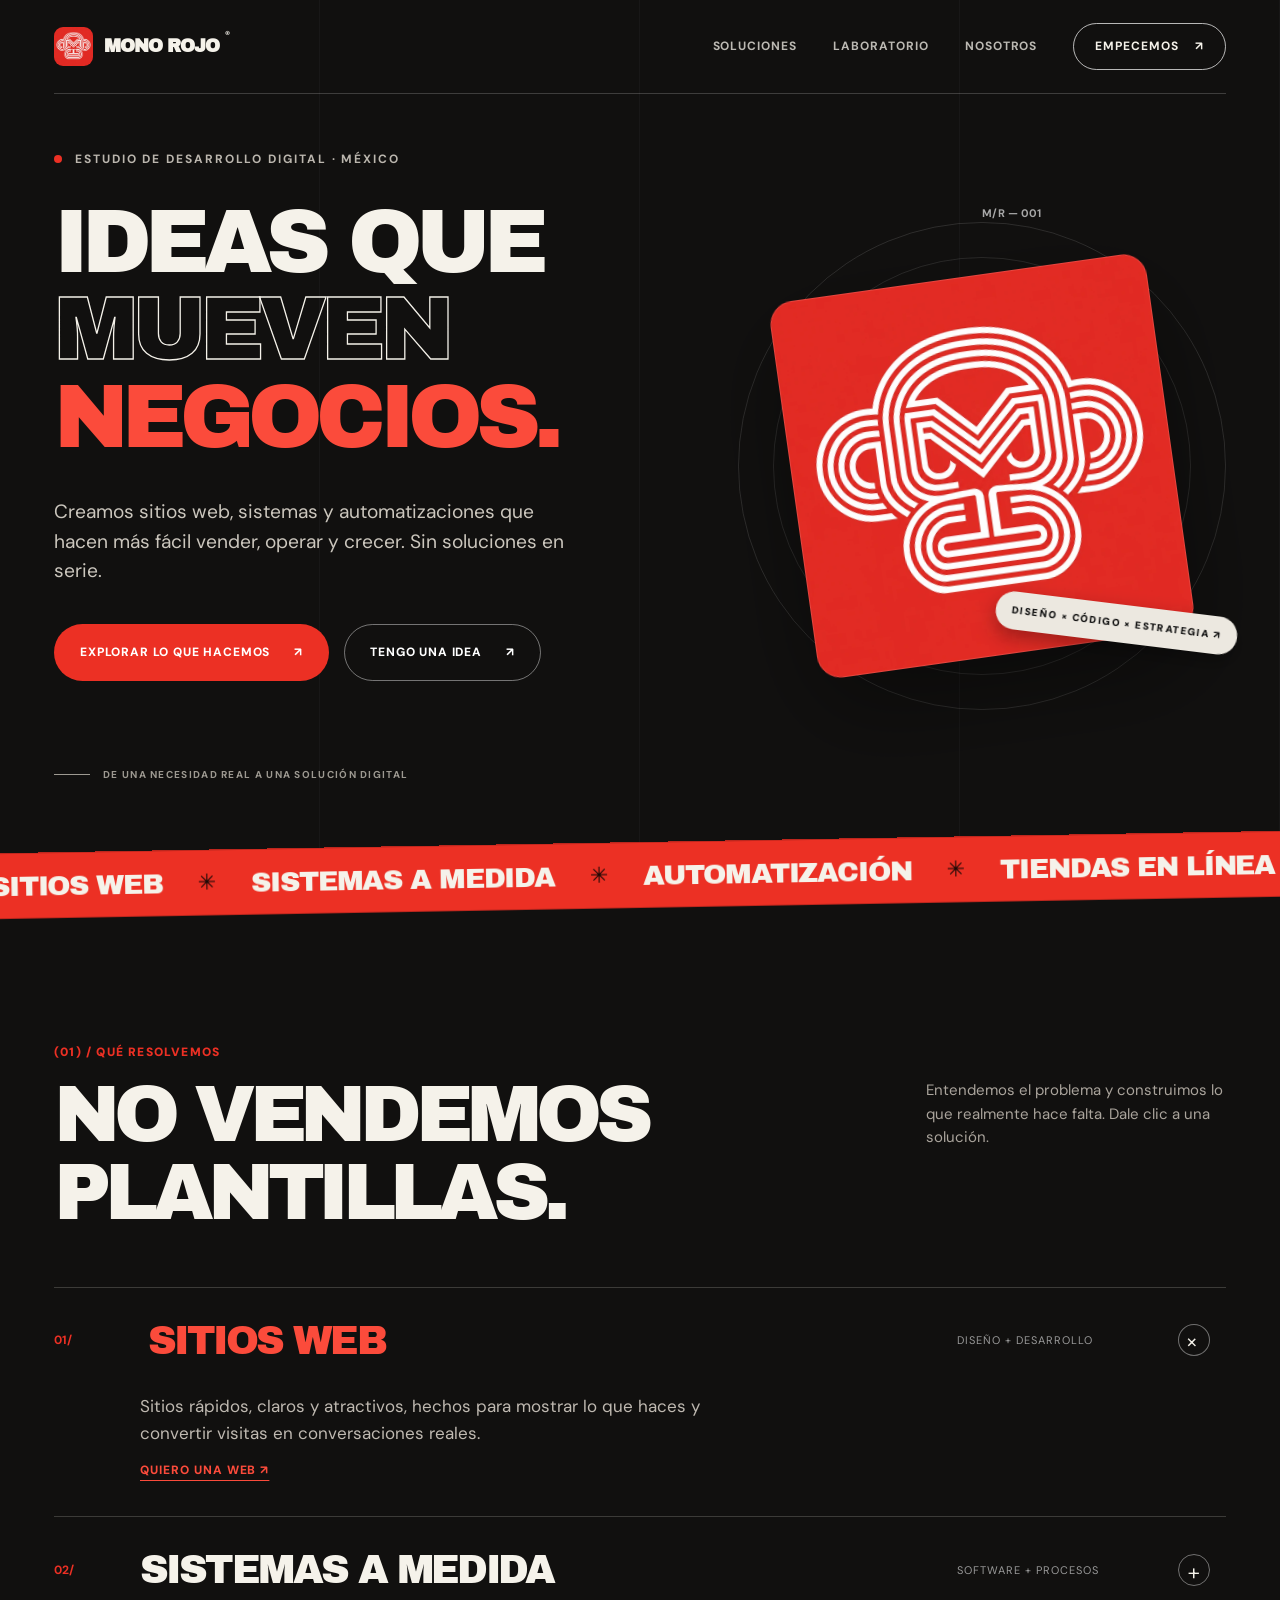
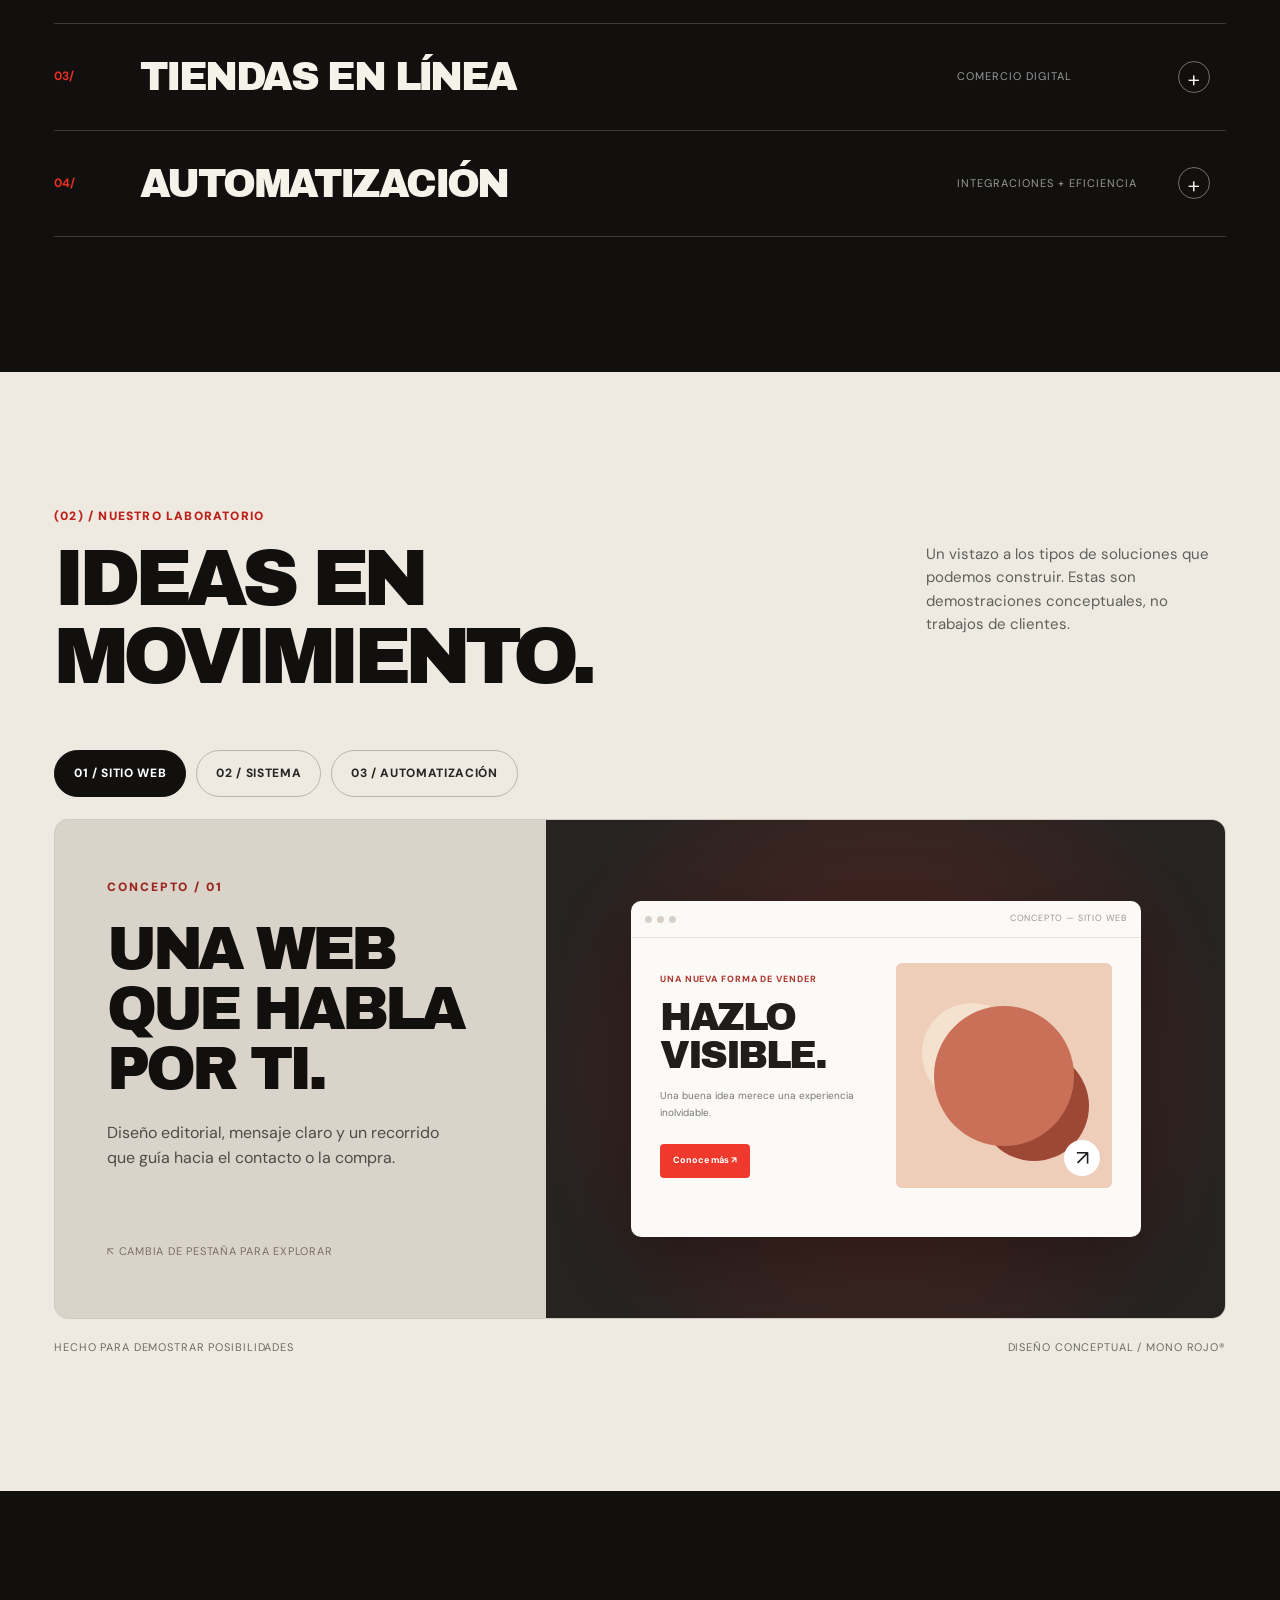
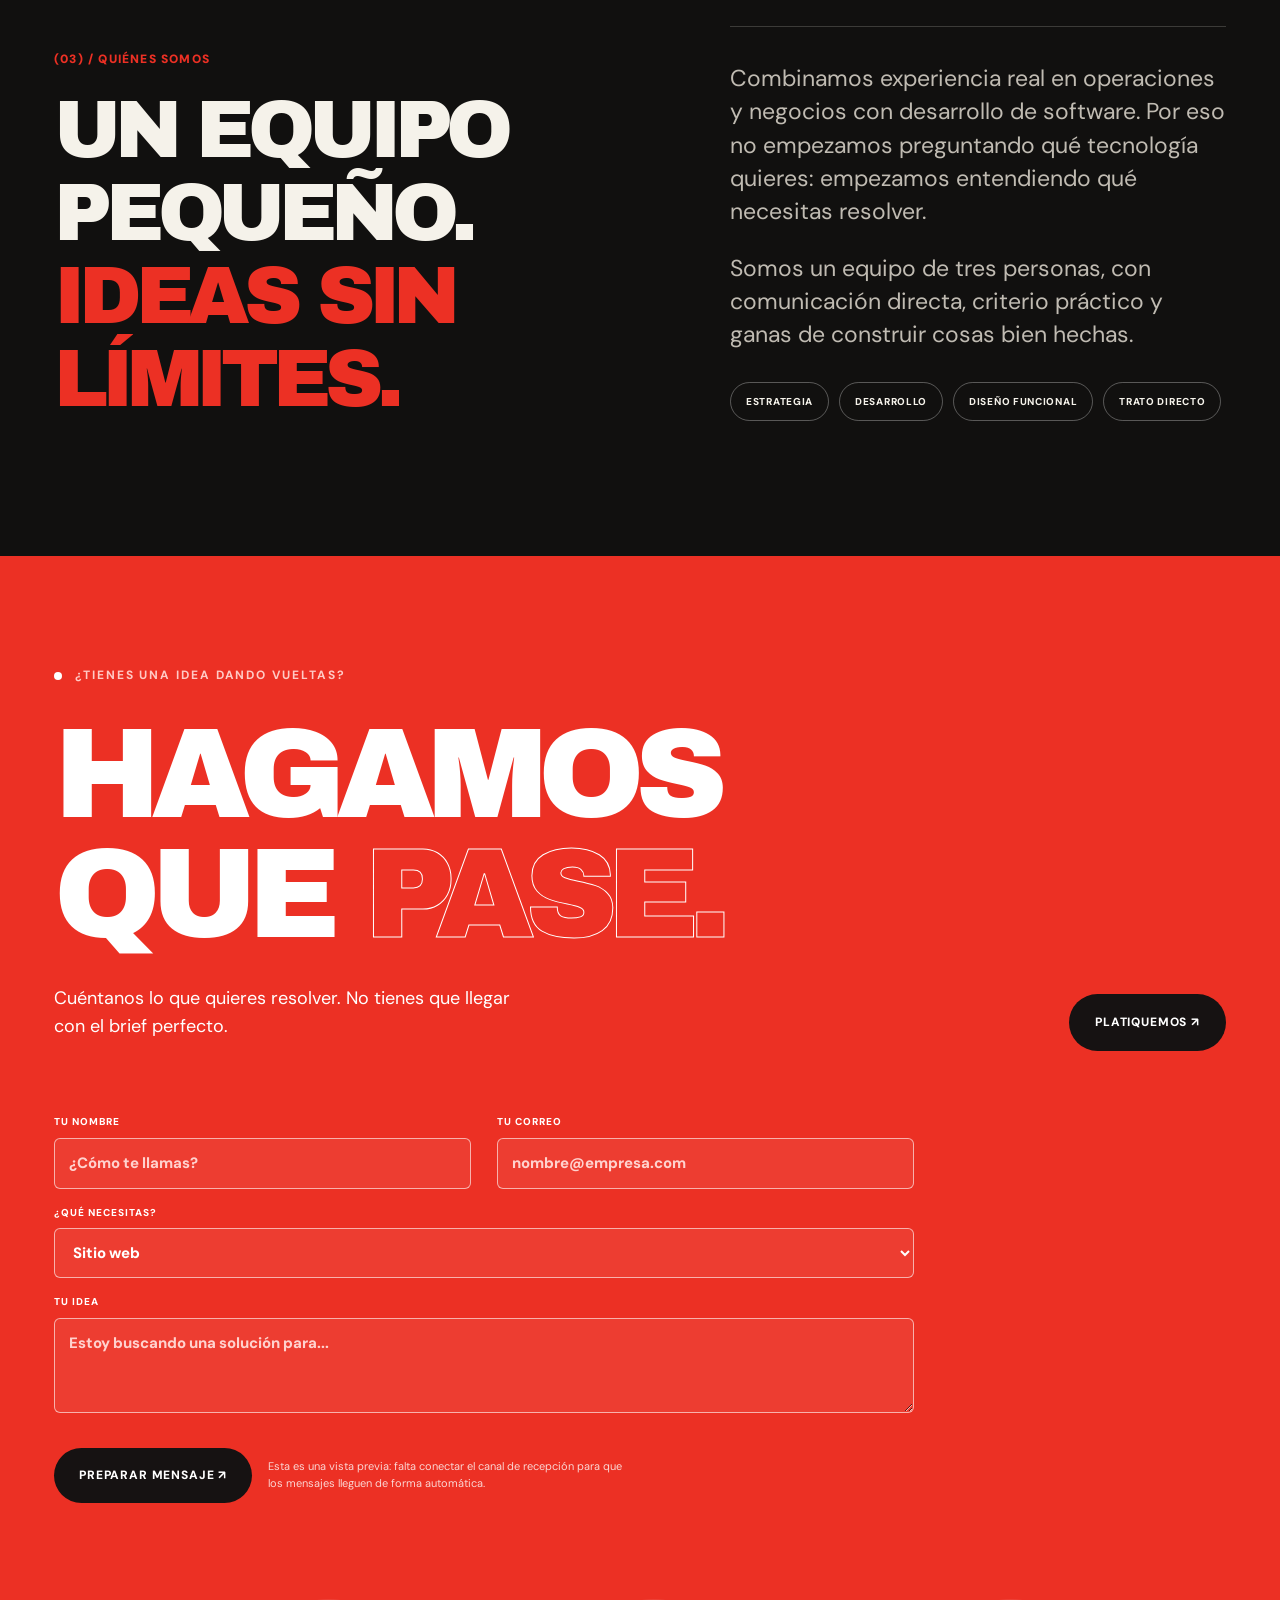
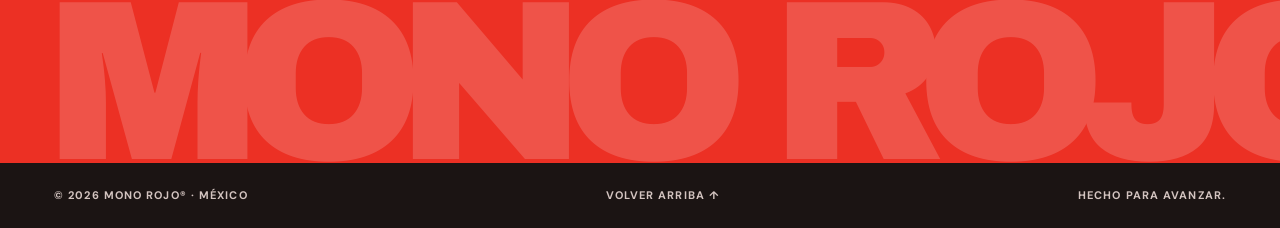
==== index.html @ 8df7b0a3 "Add files via upload" ====
<!doctype html>
<html lang="es">
<head>
<meta charset="utf-8">
<meta name="viewport" content="width=device-width, initial-scale=1">
<meta name="theme-color" content="#11100f">
<meta name="description" content="Mono Rojo: sitios web, tiendas en línea, sistemas y automatizaciones que hacen avanzar a tu negocio.">
<title>Mono Rojo® — Ideas que se convierten en sistemas.</title>
<link rel="preconnect" href="https://fonts.googleapis.com">
<link rel="preconnect" href="https://fonts.gstatic.com" crossorigin>
<link href="https://fonts.googleapis.com/css2?family=Archivo+Black&family=DM+Sans:wght@400;500;600;700&display=swap" rel="stylesheet">
<style>
:root{--black:#11100f;--red:#ec3024;--orange:#fb4b3b;--cream:#f5f2ea;--line:rgba(245,242,234,.19);--sub:#bbb6ae;--radius:14px}
*{box-sizing:border-box}
html{scroll-behavior:smooth;scroll-padding-top:94px}
body{margin:0;background:var(--black);color:var(--cream);font:400 16px/1.55 "DM Sans",system-ui,sans-serif;overflow-x:hidden}
body.lock{overflow:hidden}
a{color:inherit;text-decoration:none}button,input,textarea,select{font:inherit}
button{cursor:pointer}
button:focus-visible,a:focus-visible,input:focus-visible,textarea:focus-visible,select:focus-visible{outline:3px solid #ffdb59;outline-offset:4px}
::selection{background:var(--red);color:white}
.container{width:min(1440px,calc(100% - 108px));margin-inline:auto}
#progress{position:fixed;z-index:1000;top:0;left:0;height:3px;background:var(--red);width:100%;transform:scaleX(0);transform-origin:left;pointer-events:none}
.nav{position:absolute;top:0;left:0;right:0;z-index:60}
.nav-inner{height:94px;display:flex;align-items:center;justify-content:space-between;border-bottom:1px solid rgba(255,255,255,.19)}
.brand{display:inline-flex;align-items:center;gap:11px;font-weight:900;font-family:"Archivo Black",system-ui,sans-serif;font-size:18px;letter-spacing:-1px}
.brand-mark{display:grid;place-items:center;width:39px;height:39px;border-radius:9px;background:var(--red);overflow:hidden}
.brand-mark img{width:100%;height:100%;object-fit:cover}
.brand sup{font:600 10px/1 "DM Sans",sans-serif;align-self:flex-start;margin:3px 0 0 -5px}
.nav-links{display:flex;align-items:center;gap:36px;font-size:12px;text-transform:uppercase;font-weight:700;letter-spacing:.08em}
.nav-links a:not(.nav-cta){opacity:.75;transition:opacity .2s}.nav-links a:hover{opacity:1}
.nav-cta{border:1px solid rgba(255,255,255,.7);border-radius:999px;padding:13px 21px;display:inline-flex;align-items:center;gap:16px;transition:background .25s,color .25s}
.nav-cta:hover{background:var(--cream);color:var(--black)}
.menu-button{display:none;align-items:center;gap:8px;background:none;color:var(--cream);border:0;font-size:12px;letter-spacing:.12em;text-transform:uppercase;font-weight:800}
.menu-button span{width:26px;display:grid;gap:5px}
.menu-button span i{height:2px;width:26px;display:block;background:currentColor}
.menu-drawer{position:fixed;z-index:58;inset:0;background:var(--red);padding:120px 8vw 50px;display:flex;flex-direction:column;gap:10px;transform:translateY(-105%);transition:transform .6s cubic-bezier(.76,0,.24,1)}
.menu-drawer.open{transform:translateY(0)}
.menu-drawer a{font:clamp(42px,9vw,85px)/1.1 "Archivo Black",sans-serif;letter-spacing:-.06em}
.menu-drawer small{margin-top:auto;text-transform:uppercase;letter-spacing:.15em}
.hero{position:relative;min-height:870px;display:flex;align-items:center;padding:150px 0 90px;overflow:hidden}
.hero:before{content:"";position:absolute;inset:0;opacity:.4;background-image:linear-gradient(to right,transparent calc(100% - 1px),rgba(255,255,255,.08) 0);background-size:25% 100%;pointer-events:none}
.hero-layout{display:grid;grid-template-columns:minmax(0,1.13fr) minmax(320px,.87fr);gap:4vw;align-items:center;position:relative;z-index:1}
.eyebrow{display:flex;align-items:center;gap:13px;color:var(--sub);font-weight:700;font-size:12px;letter-spacing:.16em;text-transform:uppercase}
.eyebrow:before{content:"";height:8px;width:8px;border-radius:50%;background:var(--red)}
h1,h2,h3,h4,p{margin-top:0}
h1,h2,.display{font-family:"Archivo Black",Impact,sans-serif;text-transform:uppercase;font-weight:400;letter-spacing:-.077em}
h1{font-size:clamp(57px,7vw,119px);line-height:.98;max-width:930px;margin:30px 0 35px}
h1 .red{color:var(--orange)}h1 .outline{color:transparent;-webkit-text-stroke:1.3px var(--cream)}
.hero-copy{font-size:clamp(16px,1.5vw,20px);max-width:515px;color:#cbc6bd}
.hero-actions{display:flex;gap:15px;flex-wrap:wrap;margin-top:38px}
.button{display:inline-flex;justify-content:center;align-items:center;gap:24px;padding:18px 25px;font-weight:800;text-transform:uppercase;letter-spacing:.07em;font-size:12px;border-radius:999px;transition:transform .25s,background .25s,color .25s;border:1px solid transparent}
.button:hover{transform:translateY(-3px)}
.button-red{background:var(--red);color:white}
.button-red:hover{background:#ff4a3d}
.button-ghost{border-color:rgba(255,255,255,.42);color:white;background:transparent}
.button-ghost:hover{background:white;color:var(--black)}
.hero-meta{margin-top:86px;display:flex;gap:13px;align-items:center;color:#9d9991;text-transform:uppercase;letter-spacing:.13em;font-size:10px;font-weight:700}
.hero-meta .line{height:1px;width:36px;background:#9d9991}
.logo-stage{height:min(38vw,555px);min-height:355px;position:relative;display:grid;place-items:center;transform-style:preserve-3d;perspective:1100px}
.stage-disk{width:min(100%,520px);aspect-ratio:1;position:absolute;border:1px solid rgba(255,255,255,.12);border-radius:50%;animation:turn 36s linear infinite}
.stage-disk:before,.stage-disk:after{content:"";position:absolute;border:1px solid rgba(255,255,255,.11);border-radius:50%;inset:7%;}.stage-disk:after{inset:14%}
.stage-disk .tick{position:absolute;left:50%;top:-17px;font:700 11px "DM Sans";color:#aaa}
.stage-image{position:relative;width:78%;max-width:430px;aspect-ratio:1;box-shadow:0 35px 100px rgba(0,0,0,.44);border-radius:24px;overflow:hidden;transform:rotate(-8deg);transition:transform .16s ease-out;will-change:transform}
.stage-image img{display:block;width:100%;height:100%;object-fit:cover}
.stage-image:after{content:"";position:absolute;inset:0;border:1px solid rgba(255,255,255,.12);border-radius:24px;pointer-events:none}
.stage-label{position:absolute;right:-12px;bottom:14%;border-radius:999px;background:#ece8e0;color:#111;padding:11px 16px;font-size:10px;font-weight:900;letter-spacing:.14em;text-transform:uppercase;transform:rotate(7deg);box-shadow:0 8px 20px rgba(0,0,0,.3)}
@keyframes turn{to{transform:rotate(360deg)}}
.marquee{background:var(--red);overflow:hidden;border-top:1px solid rgba(0,0,0,.2);border-bottom:1px solid rgba(0,0,0,.2);transform:rotate(-1deg);margin:-30px -10px 0;position:relative;z-index:3}
.marquee-track{display:flex;width:max-content;gap:35px;align-items:center;animation:marquee 27s linear infinite;padding:15px 0}
.marquee-track span{font:clamp(17px,2.2vw,31px) "Archivo Black",sans-serif;letter-spacing:-.04em;text-transform:uppercase;white-space:nowrap}
.marquee-track b{font-size:22px;font-weight:400;color:#1a0906}
@keyframes marquee{to{transform:translateX(-50%)}}
.section{padding:135px 0}
.section-top{display:flex;align-items:flex-start;justify-content:space-between;gap:40px;margin-bottom:55px}
.section-num{color:var(--red);font-size:12px;font-weight:900;letter-spacing:.1em}
.section-title{font-size:clamp(47px,6.2vw,100px);line-height:.98;max-width:840px;margin:14px 0 0}
.section-desc{color:#aaa49c;max-width:300px;margin:36px 0 0;font-size:15px}
.services{border-top:1px solid var(--line)}
.service{border-bottom:1px solid var(--line);transition:background .3s}
.service-btn{width:100%;display:grid;grid-template-columns:70px 1fr 205px 36px;align-items:center;gap:16px;padding:31px 12px 31px 0;background:none;color:inherit;border:0;text-align:left}
.service-n{font-size:12px;font-weight:700;color:var(--red)}
.service-name{font:clamp(26px,3.1vw,46px)/1.1 "Archivo Black",sans-serif;text-transform:uppercase;letter-spacing:-.065em;transition:transform .25s,color .25s}
.service-btn:hover .service-name,.service-btn[aria-expanded=true] .service-name{color:var(--orange);transform:translateX(8px)}
.service-type{font-size:11px;text-transform:uppercase;color:#999;letter-spacing:.09em}
.service-plus{width:32px;height:32px;border:1px solid rgba(255,255,255,.4);border-radius:50%;display:grid;place-items:center;font-size:23px;font-weight:300;transition:transform .3s}
.service-btn[aria-expanded=true] .service-plus{transform:rotate(45deg)}
.service-body{padding:0 5% 35px 86px;max-width:750px;color:#bfb9b1;font-size:17px}
.service-body[hidden]{display:none}
.service-body a{display:inline-block;margin-top:15px;font-size:12px;font-weight:800;letter-spacing:.08em;text-transform:uppercase;color:var(--orange);text-decoration:underline;text-underline-offset:6px}
.lab{background:#eeeae1;color:var(--black)}
.lab .section-num{color:#bd2119}
.lab .section-desc{color:#605f5c}
.lab-tabs{display:flex;flex-wrap:wrap;gap:10px;margin-bottom:22px}
.tab{border:1px solid #b9b6b1;border-radius:99px;color:#282725;background:transparent;padding:13px 19px;font-size:12px;font-weight:800;letter-spacing:.055em;text-transform:uppercase;transition:background .25s,color .25s}
.tab[aria-selected=true],.tab:hover{background:var(--black);color:white;border-color:var(--black)}
.lab-viewport{display:grid;grid-template-columns:.84fr 1.16fr;min-height:500px;background:#d9d3ca;border:1px solid #cfcbc2;border-radius:14px;overflow:hidden}
.lab-info{padding:58px 52px;display:flex;flex-direction:column;justify-content:space-between}
.lab-info .small{color:#9b261d;font-weight:900;font-size:12px;letter-spacing:.16em;text-transform:uppercase}
.lab-info h3{font:clamp(40px,4.7vw,68px)/1 "Archivo Black",sans-serif;text-transform:uppercase;letter-spacing:-.07em;margin:22px 0}
.lab-info p{font-size:16px;max-width:340px;color:#4f4b46}
.lab-info .note{font-size:11px;color:#776f66;text-transform:uppercase;letter-spacing:.07em}
.lab-art{display:grid;place-items:center;padding:34px;background:#272321;min-width:0;position:relative;overflow:hidden}
.lab-art:before{content:"";position:absolute;inset:-20%;background:radial-gradient(circle,rgba(236,48,36,.25),transparent 60%);pointer-events:none}
.mock{position:relative;width:min(100%,510px);min-height:336px;background:#fbfaf7;color:#201e1d;border-radius:10px;box-shadow:0 22px 70px #0005;overflow:hidden;animation:mockIn .45s ease both}
@keyframes mockIn{from{opacity:0;transform:translateY(15px) scale(.98)}to{opacity:1;transform:none}}
.mock-top{height:37px;border-bottom:1px solid #e5e2db;display:flex;align-items:center;gap:5px;padding:0 14px}
.mock-top i{height:7px;width:7px;background:#d6d0c8;border-radius:50%}.mock-top span{margin-left:auto;color:#9a9691;font-size:9px;letter-spacing:.09em}
.webmock{padding:25px 29px;display:grid;grid-template-columns:1fr 1fr;gap:20px;align-items:center}
.webmock .mini-label{font-size:9px;color:#ae392f;letter-spacing:.1em;font-weight:800}
.webmock h4{font:clamp(24px,3vw,44px)/.98 "Archivo Black",sans-serif;letter-spacing:-.065em;text-transform:uppercase;margin:12px 0}
.webmock p{font-size:10px;line-height:1.7;color:#777}
.webmock button{margin-top:13px;background:#ef392d;color:white;border:0;border-radius:4px;font-size:9px;padding:10px 13px;font-weight:800}
.webmock .product{height:225px;background:#eecdb9;border-radius:6px;position:relative;overflow:hidden;display:grid;place-items:center}
.product .circle{width:140px;aspect-ratio:1;border-radius:50%;background:#ca7059;box-shadow:30px 30px 0 -15px #9d4735,-32px -23px 0 -20px #f4e2ce}
.product .corner{position:absolute;bottom:12px;right:12px;border-radius:50%;width:36px;height:36px;background:white;display:grid;place-items:center;font-size:21px}
.sysmock{padding:16px;display:grid;grid-template-columns:100px 1fr;gap:17px;background:#f6f5f1}
.sidebar{background:#1e1e20;color:white;border-radius:6px;padding:15px 10px;font-size:9px}
.sidebar strong{display:block;margin-bottom:20px;font-size:13px}
.sidebar div{opacity:.6;margin:13px 0}.sidebar div.active{color:#ff746b;opacity:1}
.dashboard>small{font-weight:800;color:#666;font-size:10px}
.dash-stats{display:grid;grid-template-columns:repeat(3,1fr);gap:7px;margin:14px 0}
.stat{background:#fff;padding:12px 9px;border:1px solid #ece9e5;border-radius:5px;font-size:8px;color:#888}
.stat b{display:block;font-size:18px;color:#1d1d1d}
.bars{height:131px;background:white;border:1px solid #ece9e5;padding:18px;display:flex;align-items:flex-end;justify-content:space-around;gap:10px}
.bars i{display:block;width:13%;background:var(--red);border-radius:3px 3px 0 0}
.autmock{background:#ede9e2;padding:30px 23px;display:grid;align-content:center;gap:12px}
.flowbox{background:white;box-shadow:0 2px 8px #0001;border:1px solid #ded9d1;border-radius:9px;padding:16px;display:flex;align-items:center;gap:11px;font-weight:700;font-size:12px}
.flowbox .flowicon{width:32px;height:32px;border-radius:9px;background:#ffe1de;color:#c92c24;display:grid;place-items:center;font-size:18px}
.flow-arrow{text-align:center;color:var(--red);font-size:18px;line-height:.8}
.lab-legend{margin-top:20px;display:flex;justify-content:space-between;gap:18px;color:#6e6b67;font-size:11px;text-transform:uppercase;letter-spacing:.08em}
.about{position:relative;overflow:hidden}
.about-grid{display:grid;grid-template-columns:1.05fr .95fr;gap:10vw;align-items:end}
.about h2{font-size:clamp(52px,6.3vw,104px);line-height:1.03;margin:20px 0 0}
.about h2 em{color:var(--red);font-style:normal}
.about-text{border-top:1px solid var(--line);padding-top:35px}
.about-text p{color:#c0bbb2;font-size:clamp(18px,1.8vw,23px);line-height:1.45}
.about-chips{display:flex;gap:10px;flex-wrap:wrap;margin-top:30px}
.about-chips span{border:1px solid rgba(255,255,255,.3);padding:11px 15px;border-radius:50px;font-size:10px;font-weight:800;letter-spacing:.07em;text-transform:uppercase}
.cta{background:var(--red);color:#fff;padding:110px 0 0}
.cta .eyebrow{color:#ffcac5}.cta .eyebrow:before{background:white}
.cta h2{font-size:clamp(65px,10vw,165px);max-width:1100px;line-height:.94;margin:30px 0}
.cta h2 .outline{-webkit-text-stroke:1px white;color:transparent}
.cta-row{display:flex;align-items:center;justify-content:space-between;gap:25px;margin-bottom:55px}
.cta-row p{max-width:475px;font-size:18px}
.cta .button{background:#161212;color:white}
.contact-form{margin-top:55px;display:grid;grid-template-columns:repeat(2,1fr);gap:16px 26px;max-width:860px}
.contact-form label{font-size:10px;letter-spacing:.1em;font-weight:800;text-transform:uppercase;display:flex;flex-direction:column;gap:8px}
.contact-form input,.contact-form select,.contact-form textarea{width:100%;border:1px solid rgba(255,255,255,.6);border-radius:6px;background:#ffffff10;color:white;padding:13px 14px;font-size:15px;outline-color:white}
.contact-form input::placeholder,.contact-form textarea::placeholder{color:#ffd2ce}
.contact-form select option{color:#111}
.contact-form .wide{grid-column:1/-1}
.contact-form textarea{min-height:95px;resize:vertical}
.contact-actions{display:flex;align-items:center;gap:16px;flex-wrap:wrap;margin-top:19px}
.contact-actions .button{border:0}
.contact-actions .c-hint{font-size:11px;opacity:.8;max-width:370px}
.result{display:none;margin-top:18px;max-width:860px;background:#230c0bbf;padding:20px;border-radius:9px}
.result.show{display:block}
.result p{font-size:14px;margin:0 0 9px}.result textarea{width:100%;height:140px;border:1px solid #fff6;border-radius:5px;padding:12px;color:#201715;background:#fff;resize:vertical}
.result button{margin-top:11px;background:white;border:0;border-radius:5px;font-weight:800;padding:10px 17px}
.bottom-giant{font:clamp(70px,17.8vw,290px)/.75 "Archivo Black",sans-serif;white-space:nowrap;letter-spacing:-.12em;margin:95px 0 -5px;transform:translateX(-.035em);text-align:center;opacity:.17;user-select:none}
.footer{background:#1b1413;color:#d3c4c0;padding:24px 0}
.footer-row{display:flex;justify-content:space-between;gap:20px;align-items:center;font-size:11px;text-transform:uppercase;letter-spacing:.1em;font-weight:700}
.footer a:hover{text-decoration:underline}
.reveal{opacity:0;transform:translateY(35px);transition:opacity .8s cubic-bezier(.2,.7,.2,1),transform .8s cubic-bezier(.2,.7,.2,1)}
.reveal.is-visible{opacity:1;transform:translateY(0)}
@media (max-width:1050px){
.container{width:min(100% - 56px,1440px)}
.nav-links{gap:22px}
.hero{min-height:720px}
.hero-layout{grid-template-columns:1.15fr .85fr;gap:10px}
h1{font-size:clamp(54px,7.3vw,84px)}
.logo-stage{min-height:315px}
.section{padding:110px 0}
.service-btn{grid-template-columns:50px 1fr 145px 36px}
}
@media (max-width:760px){
.container{width:calc(100% - 38px)}
.nav-inner{height:74px}.nav-links{display:none}.menu-button{display:flex}.nav{z-index:61}
.hero{padding:132px 0 98px;min-height:unset}
.hero-layout{grid-template-columns:1fr}
h1{font-size:clamp(55px,11vw,82px);margin:25px 0 22px}
.hero-copy{font-size:16px}
.hero-meta{margin-top:45px}
.logo-stage{height:390px;min-height:300px;margin-top:15px}
.stage-image{max-width:320px;width:66%}.stage-disk{max-width:400px;width:90%}
.stage-label{right:0;bottom:8%}
.marquee{margin-top:-30px}
.section{padding:85px 0}.section-top{display:block;margin-bottom:35px}
.section-title{font-size:clamp(45px,10vw,73px)}
.section-desc{max-width:440px;margin:20px 0 0}
.service-btn{grid-template-columns:35px 1fr 30px;gap:12px;padding:25px 0}
.service-type{display:none}.service-name{font-size:clamp(25px,6vw,42px)}
.service-body{padding:0 10px 26px 47px;font-size:15px}
.lab-viewport{grid-template-columns:1fr;min-height:0}
.lab-info{padding:35px;gap:30px}
.lab-info h3{font-size:50px}
.lab-art{min-height:360px;padding:30px}
.about-grid{grid-template-columns:1fr;gap:35px}
.cta{padding-top:80px}.cta h2{font-size:clamp(59px,12vw,98px)}
.cta-row{display:block}.cta-row .button{margin-top:10px}
.contact-form{grid-template-columns:1fr}
.contact-form .wide{grid-column:auto}
.bottom-giant{margin-top:70px}
}
@media (max-width:390px){h1{font-size:51px}.logo-stage{height:320px}.stage-image{width:75%}.hero-actions .button{width:100%}.webmock{padding:14px;gap:7px}.webmock h4{font-size:24px}.webmock .product{height:175px}.sysmock{grid-template-columns:79px 1fr;gap:9px}.sidebar{padding:10px 5px}.lab-art{padding:14px}}
@media (prefers-reduced-motion:reduce){html{scroll-behavior:auto}*,*:before,*:after{animation:none!important;transition:none!important}.reveal{opacity:1;transform:none}.stage-image{transform:none!important}}
</style>
</head>
<body>
<div id="progress" aria-hidden="true"></div>
<nav class="nav" aria-label="Navegación principal">
 <div class="container nav-inner">
  <a href="#inicio" class="brand"><span class="brand-mark"><img src="[data-uri]" alt=""></span>MONO ROJO<sup>®</sup></a>
  <div class="nav-links">
   <a href="#servicios">Soluciones</a><a href="#laboratorio">Laboratorio</a><a href="#nosotros">Nosotros</a><a href="#contacto" class="nav-cta">Empecemos <span aria-hidden="true">↗</span></a>
  </div>
  <button class="menu-button" type="button" aria-controls="mobile-menu" aria-expanded="false">MENÚ <span><i></i><i></i></span></button>
 </div>
</nav>
<div id="mobile-menu" class="menu-drawer" aria-hidden="true">
 <a href="#servicios">Soluciones</a><a href="#laboratorio">Laboratorio</a><a href="#nosotros">Nosotros</a><a href="#contacto">Hablemos ↗</a>
 <small>Mono Rojo® / Estudio digital</small>
</div>
<main>
<section id="inicio" class="hero">
 <div class="container hero-layout">
 <div>
  <div class="eyebrow">Estudio de desarrollo digital · México</div>
  <h1>Ideas que <span class="outline">mueven</span> <span class="red">negocios.</span></h1>
  <p class="hero-copy">Creamos sitios web, sistemas y automatizaciones que hacen más fácil vender, operar y crecer. Sin soluciones en serie.</p>
  <div class="hero-actions">
   <a class="button button-red" href="#laboratorio">Explorar lo que hacemos <span aria-hidden="true">↗</span></a>
   <a class="button button-ghost" href="#contacto">Tengo una idea <span aria-hidden="true">↗</span></a>
  </div>
  <div class="hero-meta"><span class="line"></span> De una necesidad real a una solución digital</div>
 </div>
 <div class="logo-stage" id="logo-stage" aria-label="Emblema de Mono Rojo">
  <div class="stage-disk" aria-hidden="true"><span class="tick">M/R — 001</span></div>
  <div class="stage-image" id="stage-image"><img src="[data-uri]" alt="Logo geométrico de Mono Rojo"></div>
  <span class="stage-label">Diseño × Código × Estrategia ↗</span>
 </div>
 </div>
</section>
<div class="marquee" aria-label="Sitios web, sistemas a medida, automatización, tiendas en línea">
 <div class="marquee-track" aria-hidden="true">
 <span>Sitios web</span><b>✳</b><span>Sistemas a medida</span><b>✳</b><span>Automatización</span><b>✳</b><span>Tiendas en línea</span><b>✳</b>
 <span>Sitios web</span><b>✳</b><span>Sistemas a medida</span><b>✳</b><span>Automatización</span><b>✳</b><span>Tiendas en línea</span><b>✳</b>
 </div>
</div>
<section id="servicios" class="section">
 <div class="container">
  <div class="section-top reveal">
   <div><div class="section-num">(01) / QUÉ RESOLVEMOS</div><h2 class="section-title">No vendemos<br>plantillas.</h2></div>
   <p class="section-desc">Entendemos el problema y construimos lo que realmente hace falta. Dale clic a una solución.</p>
  </div>
  <div class="services">
   <article class="service reveal"><button class="service-btn" type="button" aria-expanded="true"><span class="service-n">01/</span><span class="service-name">Sitios web</span><span class="service-type">Diseño + desarrollo</span><span class="service-plus">+</span></button><div class="service-body">Sitios rápidos, claros y atractivos, hechos para mostrar lo que haces y convertir visitas en conversaciones reales.<br><a href="#contacto" data-service="Sitio web">Quiero una web ↗</a></div></article>
   <article class="service reveal"><button class="service-btn" type="button" aria-expanded="false"><span class="service-n">02/</span><span class="service-name">Sistemas a medida</span><span class="service-type">Software + procesos</span><span class="service-plus">+</span></button><div class="service-body" hidden>Cotizadores, inventarios, tableros, portales internos y herramientas creadas alrededor de tus procesos.<br><a href="#contacto" data-service="Sistema a medida">Hablar de un sistema ↗</a></div></article>
   <article class="service reveal"><button class="service-btn" type="button" aria-expanded="false"><span class="service-n">03/</span><span class="service-name">Tiendas en línea</span><span class="service-type">Comercio digital</span><span class="service-plus">+</span></button><div class="service-body" hidden>Catálogos, pedidos y flujos de compra que le facilitan la vida a tus clientes y a tu equipo.<br><a href="#contacto" data-service="Tienda en línea">Quiero vender en línea ↗</a></div></article>
   <article class="service reveal"><button class="service-btn" type="button" aria-expanded="false"><span class="service-n">04/</span><span class="service-name">Automatización</span><span class="service-type">Integraciones + eficiencia</span><span class="service-plus">+</span></button><div class="service-body" hidden>Conectamos herramientas y quitamos tareas repetitivas para que dediques tiempo a lo importante.<br><a href="#contacto" data-service="Automatización">Automatizar un proceso ↗</a></div></article>
  </div>
 </div>
</section>
<section id="laboratorio" class="section lab">
 <div class="container">
  <div class="section-top reveal">
   <div><div class="section-num">(02) / NUESTRO LABORATORIO</div><h2 class="section-title">Ideas en<br>movimiento.</h2></div>
   <p class="section-desc">Un vistazo a los tipos de soluciones que podemos construir. Estas son demostraciones conceptuales, no trabajos de clientes.</p>
  </div>
  <div class="lab-tabs reveal" role="tablist" aria-label="Tipo de demostración">
    <button class="tab" role="tab" aria-selected="true" data-demo="web" id="tab-web" aria-controls="lab-preview">01 / Sitio web</button>
    <button class="tab" role="tab" aria-selected="false" data-demo="sys" id="tab-sys" aria-controls="lab-preview">02 / Sistema</button>
    <button class="tab" role="tab" aria-selected="false" data-demo="aut" id="tab-aut" aria-controls="lab-preview">03 / Automatización</button>
  </div>
  <div class="lab-viewport reveal" id="lab-preview" role="tabpanel" aria-labelledby="tab-web">
   <div class="lab-info"><div><div class="small" id="lab-code">Concepto / 01</div><h3 id="lab-title">Una web que habla por ti.</h3><p id="lab-desc">Diseño editorial, mensaje claro y un recorrido que guía hacia el contacto o la compra.</p></div><div class="note">↖ Cambia de pestaña para explorar</div></div>
   <div class="lab-art" id="lab-art">
   <div class="mock"><div class="mock-top"><i></i><i></i><i></i><span>CONCEPTO — SITIO WEB</span></div><div class="webmock"><div><div class="mini-label">UNA NUEVA FORMA DE VENDER</div><h4>Hazlo<br>visible.</h4><p>Una buena idea merece una experiencia inolvidable.</p><button type="button" tabindex="-1">Conoce más ↗</button></div><div class="product"><div class="circle"></div><div class="corner">↗</div></div></div></div>
   </div>
  </div>
  <div class="lab-legend"><span>Hecho para demostrar posibilidades</span><span>Diseño conceptual / Mono Rojo®</span></div>
 </div>
</section>
<section id="nosotros" class="section about">
 <div class="container about-grid">
  <div class="reveal"><div class="section-num">(03) / QUIÉNES SOMOS</div><h2>Un equipo<br>pequeño.<br><em>Ideas sin<br>límites.</em></h2></div>
  <div class="about-text reveal"><p>Combinamos experiencia real en operaciones y negocios con desarrollo de software. Por eso no empezamos preguntando qué tecnología quieres: empezamos entendiendo qué necesitas resolver.</p><p>Somos un equipo de tres personas, con comunicación directa, criterio práctico y ganas de construir cosas bien hechas.</p><div class="about-chips"><span>Estrategia</span><span>Desarrollo</span><span>Diseño funcional</span><span>Trato directo</span></div></div>
 </div>
</section>
<section id="contacto" class="cta">
 <div class="container">
  <div class="eyebrow">¿Tienes una idea dando vueltas?</div>
  <h2 class="reveal">Hagamos<br>que <span class="outline">pase.</span></h2>
  <div class="cta-row reveal"><p>Cuéntanos lo que quieres resolver. No tienes que llegar con el brief perfecto.</p><a class="button" href="#contact-form">Platiquemos ↗</a></div>
  <form class="contact-form reveal" id="contact-form">
   <label>Tu nombre <input id="contact-name" name="nombre" placeholder="¿Cómo te llamas?" autocomplete="name" required maxlength="100"></label>
   <label>Tu correo <input id="contact-email" name="email" type="email" placeholder="nombre@empresa.com" autocomplete="email" required maxlength="160"></label>
   <label class="wide">¿Qué necesitas? <select id="contact-service" name="servicio"><option>Sitio web</option><option>Sistema a medida</option><option>Tienda en línea</option><option>Automatización</option><option>Necesito orientación</option></select></label>
   <label class="wide">Tu idea <textarea id="contact-message" name="mensaje" placeholder="Estoy buscando una solución para..." maxlength="3000" required></textarea></label>
   <div class="wide contact-actions"><button class="button" type="submit">Preparar mensaje ↗</button><div class="c-hint">Esta es una vista previa: falta conectar el canal de recepción para que los mensajes lleguen de forma automática.</div></div>
  </form>
  <div id="result" class="result" role="status" aria-live="polite"><p>Mensaje listo. Cópialo para enviarlo; cuando configuremos tu correo o WhatsApp, este botón podrá abrir el canal directamente.</p><textarea id="result-text" readonly aria-label="Mensaje preparado"></textarea><button id="copy-message" type="button">Copiar mensaje</button></div>
  <div class="bottom-giant" aria-hidden="true">MONO ROJO</div>
 </div>
</section>
</main>
<footer class="footer"><div class="container footer-row"><span>© <span id="year"></span> Mono Rojo® · México</span><a href="#inicio">Volver arriba ↑</a><span>Hecho para avanzar.</span></div></footer>
<script>
(()=>{
 const qs=(s,ctx=document)=>ctx.querySelector(s), qsa=(s,ctx=document)=>Array.from(ctx.querySelectorAll(s));
 qs('#year').textContent=new Date().getFullYear();
 const menuButton=qs('.menu-button'), drawer=qs('#mobile-menu');
 function closeMenu(){drawer.classList.remove('open');drawer.setAttribute('aria-hidden','true');menuButton.setAttribute('aria-expanded','false');document.body.classList.remove('lock');}
 menuButton.addEventListener('click',()=>{const open=!drawer.classList.contains('open');drawer.classList.toggle('open',open);drawer.setAttribute('aria-hidden',String(!open));menuButton.setAttribute('aria-expanded',String(open));document.body.classList.toggle('lock',open);});
 qsa('.menu-drawer a').forEach(a=>a.addEventListener('click',closeMenu));
 document.addEventListener('keydown',e=>{if(e.key==='Escape')closeMenu()});
 const reduced=window.matchMedia('(prefers-reduced-motion: reduce)').matches;
 const progress=qs('#progress');let ticking=false;
 function onScroll(){ticking=false;const max=document.documentElement.scrollHeight-window.innerHeight;progress.style.transform='scaleX('+(max>0?window.scrollY/max:0)+')'}
 window.addEventListener('scroll',()=>{if(!ticking){ticking=true;requestAnimationFrame(onScroll)}},{passive:true});onScroll();
 if('IntersectionObserver' in window && !reduced){const obs=new IntersectionObserver(entries=>{entries.forEach(e=>{if(e.isIntersecting){e.target.classList.add('is-visible');obs.unobserve(e.target)}})},{threshold:.09});qsa('.reveal').forEach(x=>obs.observe(x));}else{qsa('.reveal').forEach(x=>x.classList.add('is-visible'))}
 const stage=qs('#logo-stage'), stageImage=qs('#stage-image');
 if(window.matchMedia('(pointer:fine)').matches&&!reduced){stage.addEventListener('pointermove',e=>{const r=stage.getBoundingClientRect(),x=(e.clientX-r.left)/r.width-.5,y=(e.clientY-r.top)/r.height-.5;stageImage.style.transform=`rotate(${-8+x*9}deg) rotateY(${x*15}deg) rotateX(${-y*15}deg)`});stage.addEventListener('pointerleave',()=>{stageImage.style.transform='rotate(-8deg)'})}
 const services=qsa('.service');
 services.forEach(s=>qs('.service-btn',s).addEventListener('click',()=>{const btn=qs('.service-btn',s),was=btn.getAttribute('aria-expanded')==='true';services.forEach(item=>{qs('.service-btn',item).setAttribute('aria-expanded','false');qs('.service-body',item).hidden=true});if(!was){btn.setAttribute('aria-expanded','true');qs('.service-body',s).hidden=false}}));
 qsa('[data-service]').forEach(a=>a.addEventListener('click',()=>{qs('#contact-service').value=a.dataset.service}));
 const demos={
  web:{code:'Concepto / 01',title:'Una web que habla por ti.',desc:'Diseño editorial, mensaje claro y un recorrido que guía hacia el contacto o la compra.',markup:`<div class="mock"><div class="mock-top"><i></i><i></i><i></i><span>CONCEPTO — SITIO WEB</span></div><div class="webmock"><div><div class="mini-label">UNA NUEVA FORMA DE VENDER</div><h4>Hazlo<br>visible.</h4><p>Una buena idea merece una experiencia inolvidable.</p><button type="button" tabindex="-1">Conoce más ↗</button></div><div class="product"><div class="circle"></div><div class="corner">↗</div></div></div></div>`},
  sys:{code:'Concepto / 02',title:'Tus datos, bajo control.',desc:'Paneles visuales y herramientas internas para ver mejor lo que pasa en tu operación.',markup:`<div class="mock"><div class="mock-top"><i></i><i></i><i></i><span>CONCEPTO — SISTEMA INTERNO</span></div><div class="sysmock"><div class="sidebar"><strong>panel<span style="color:#f45b4e">.</span></strong><div class="active">◧ Resumen</div><div>◻ Inventario</div><div>◻ Pedidos</div><div>◻ Reportes</div></div><div class="dashboard"><small>Resumen general</small><div class="dash-stats"><div class="stat">Pedidos<b>128</b></div><div class="stat">Pendientes<b>12</b></div><div class="stat">Entregados<b>94%</b></div></div><div class="bars"><i style="height:35%"></i><i style="height:70%"></i><i style="height:48%"></i><i style="height:90%"></i><i style="height:63%"></i><i style="height:81%"></i></div></div></div></div>`},
  aut:{code:'Concepto / 03',title:'Menos pasos. Más resultados.',desc:'Flujos que conectan solicitudes, equipos y seguimiento sin hacer el mismo trabajo dos veces.',markup:`<div class="mock"><div class="mock-top"><i></i><i></i><i></i><span>CONCEPTO — AUTOMATIZACIÓN</span></div><div class="autmock"><div class="flowbox"><span class="flowicon">✉</span> Llega una nueva solicitud <span style="margin-left:auto;color:#22a569">●</span></div><div class="flow-arrow">↓</div><div class="flowbox"><span class="flowicon">≡</span> Se registra en el sistema <span style="margin-left:auto;color:#22a569">●</span></div><div class="flow-arrow">↓</div><div class="flowbox"><span class="flowicon">↗</span> Se programa el seguimiento <span style="margin-left:auto;color:#22a569">●</span></div></div></div>`}
 };
 qsa('.tab').forEach(t=>t.addEventListener('click',()=>{qsa('.tab').forEach(b=>b.setAttribute('aria-selected','false'));t.setAttribute('aria-selected','true');const d=demos[t.dataset.demo];qs('#lab-code').textContent=d.code;qs('#lab-title').textContent=d.title;qs('#lab-desc').textContent=d.desc;qs('#lab-art').innerHTML=d.markup;qs('#lab-preview').setAttribute('aria-labelledby',t.id)}));
 const contact=qs('#contact-form');
 contact.addEventListener('submit',ev=>{ev.preventDefault();if(!contact.reportValidity())return;const message=['Hola, soy '+qs('#contact-name').value.trim()+'.','Mi correo es: '+qs('#contact-email').value.trim(),'Me interesa: '+qs('#contact-service').value,'','Mi idea: '+qs('#contact-message').value.trim()].join('\n');qs('#result-text').value=message;qs('#result').classList.add('show');qs('#result').scrollIntoView({behavior:reduced?'auto':'smooth',block:'center'})});
 qs('#copy-message').addEventListener('click',async()=>{const val=qs('#result-text').value;try{await navigator.clipboard.writeText(val);qs('#copy-message').textContent='¡Copiado!'}catch(e){qs('#result-text').focus();qs('#result-text').select();qs('#copy-message').textContent='Selecciona y copia el texto'}});
})();
</script>
</body>
</html>
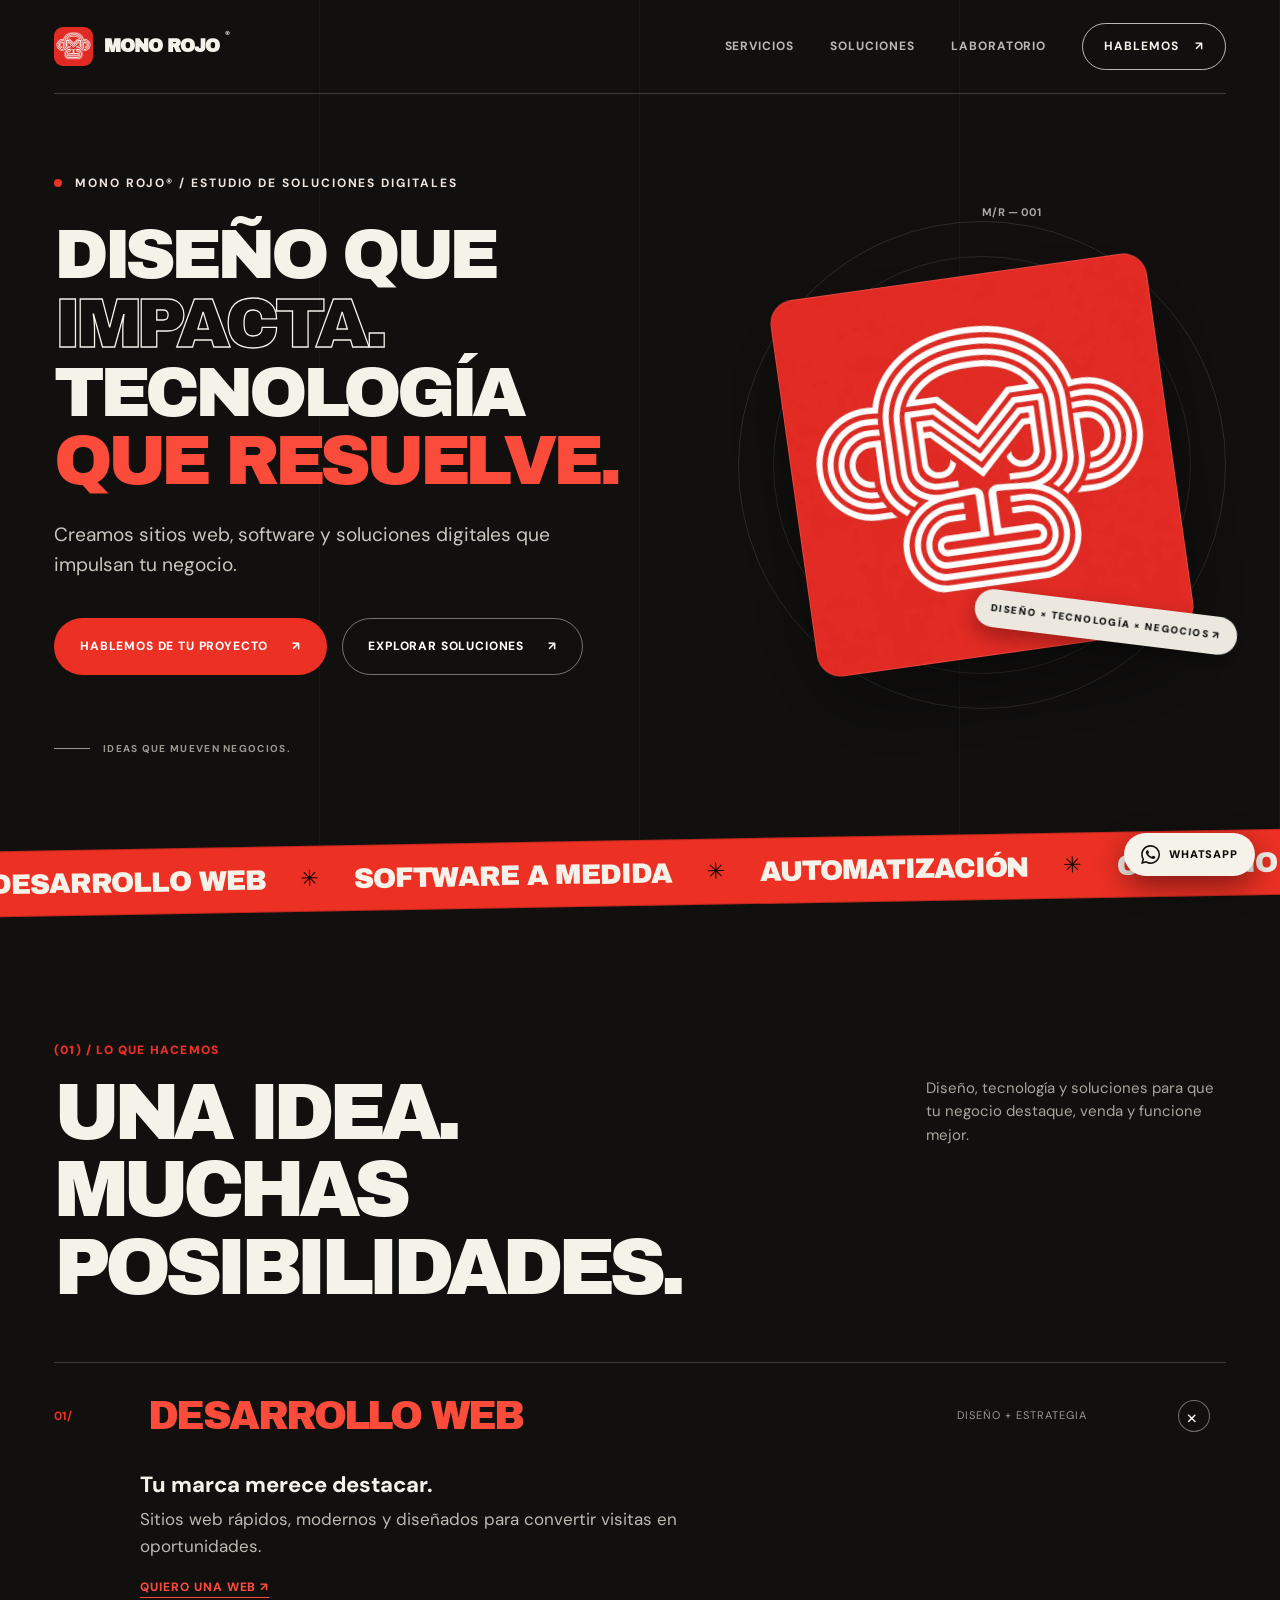
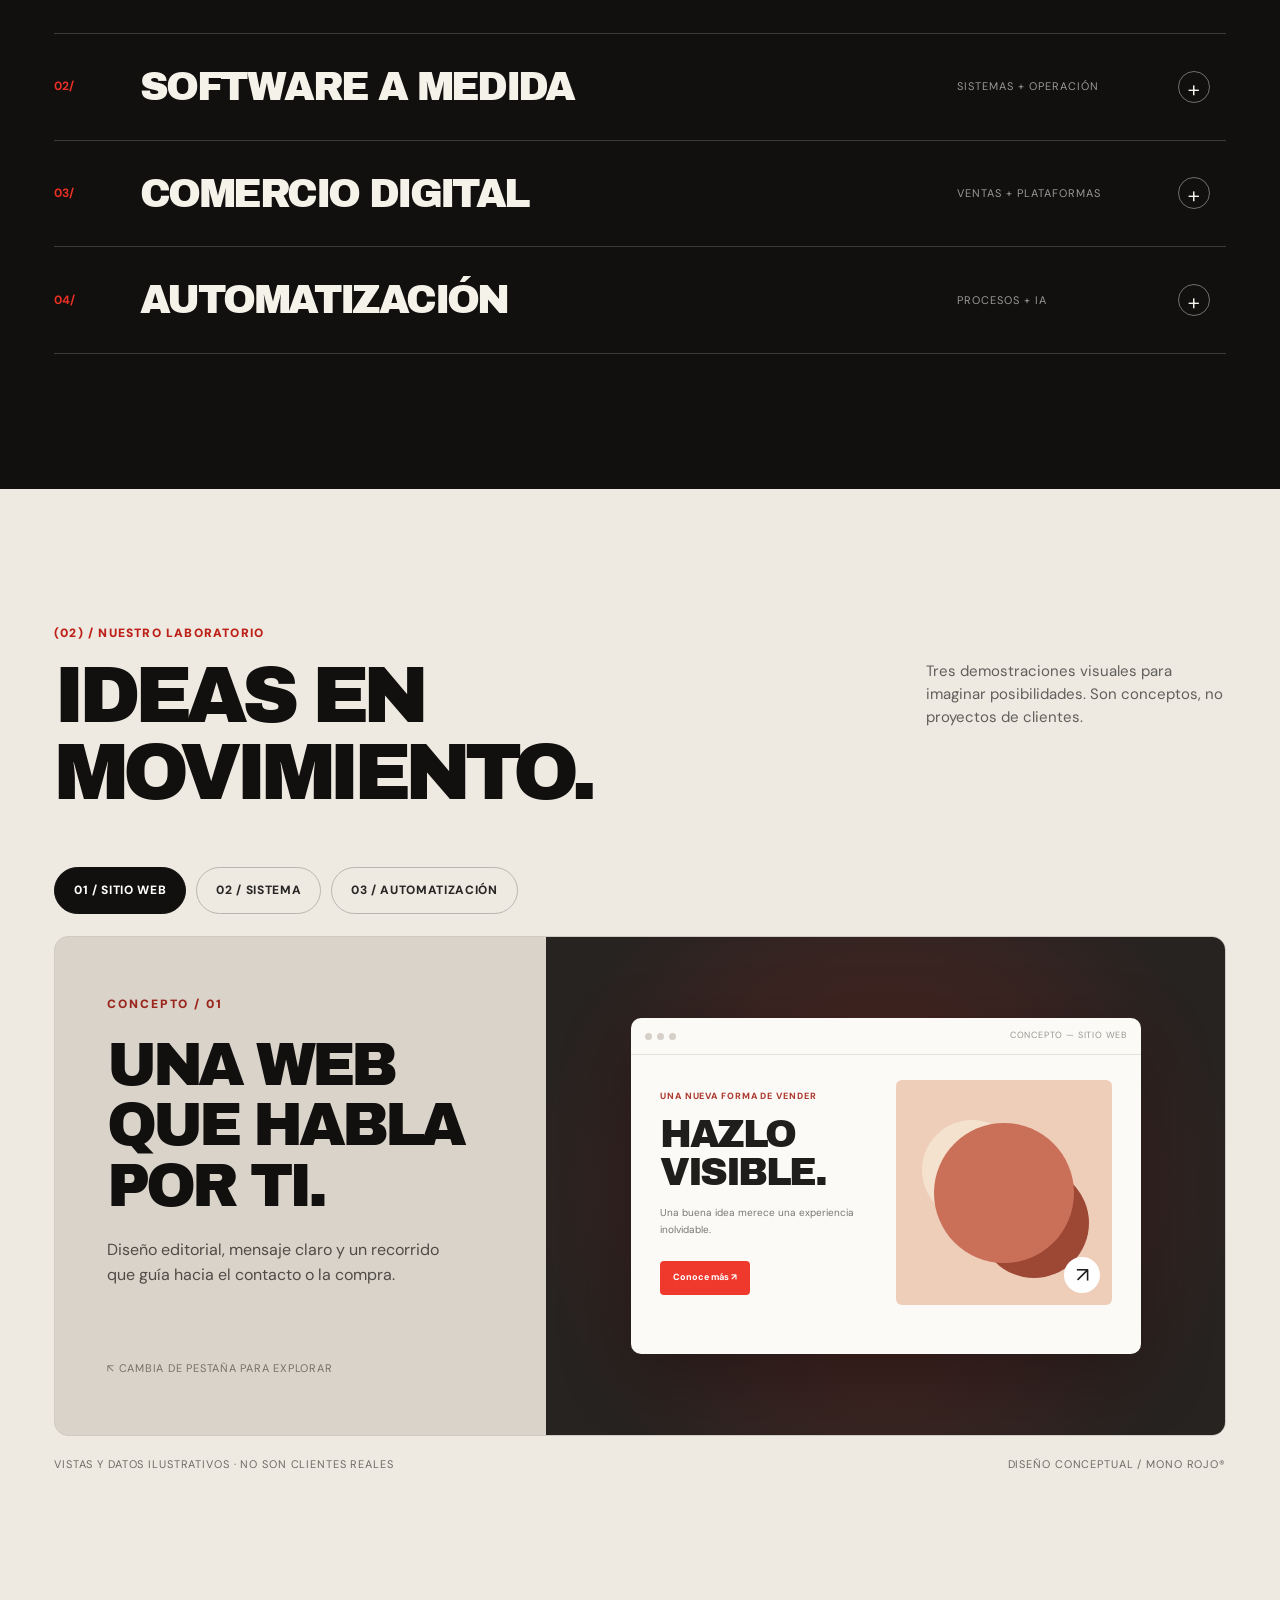
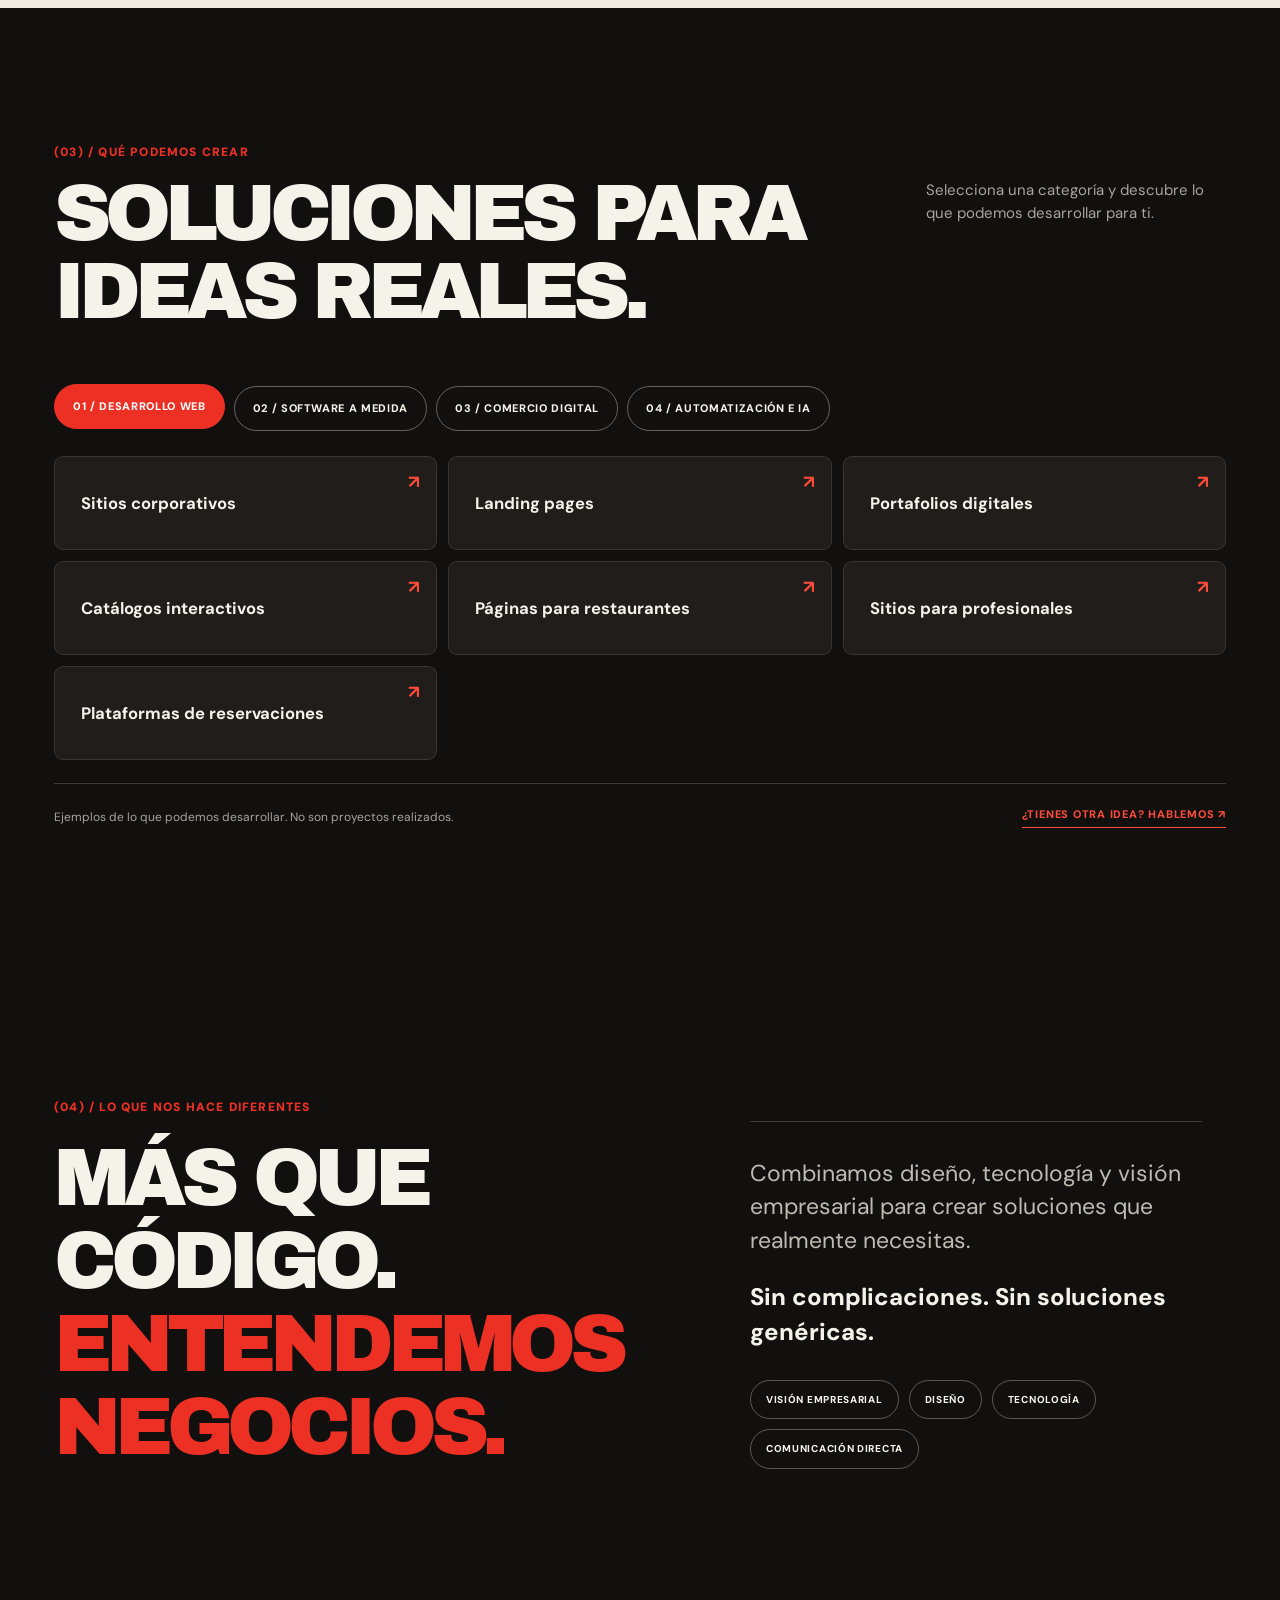
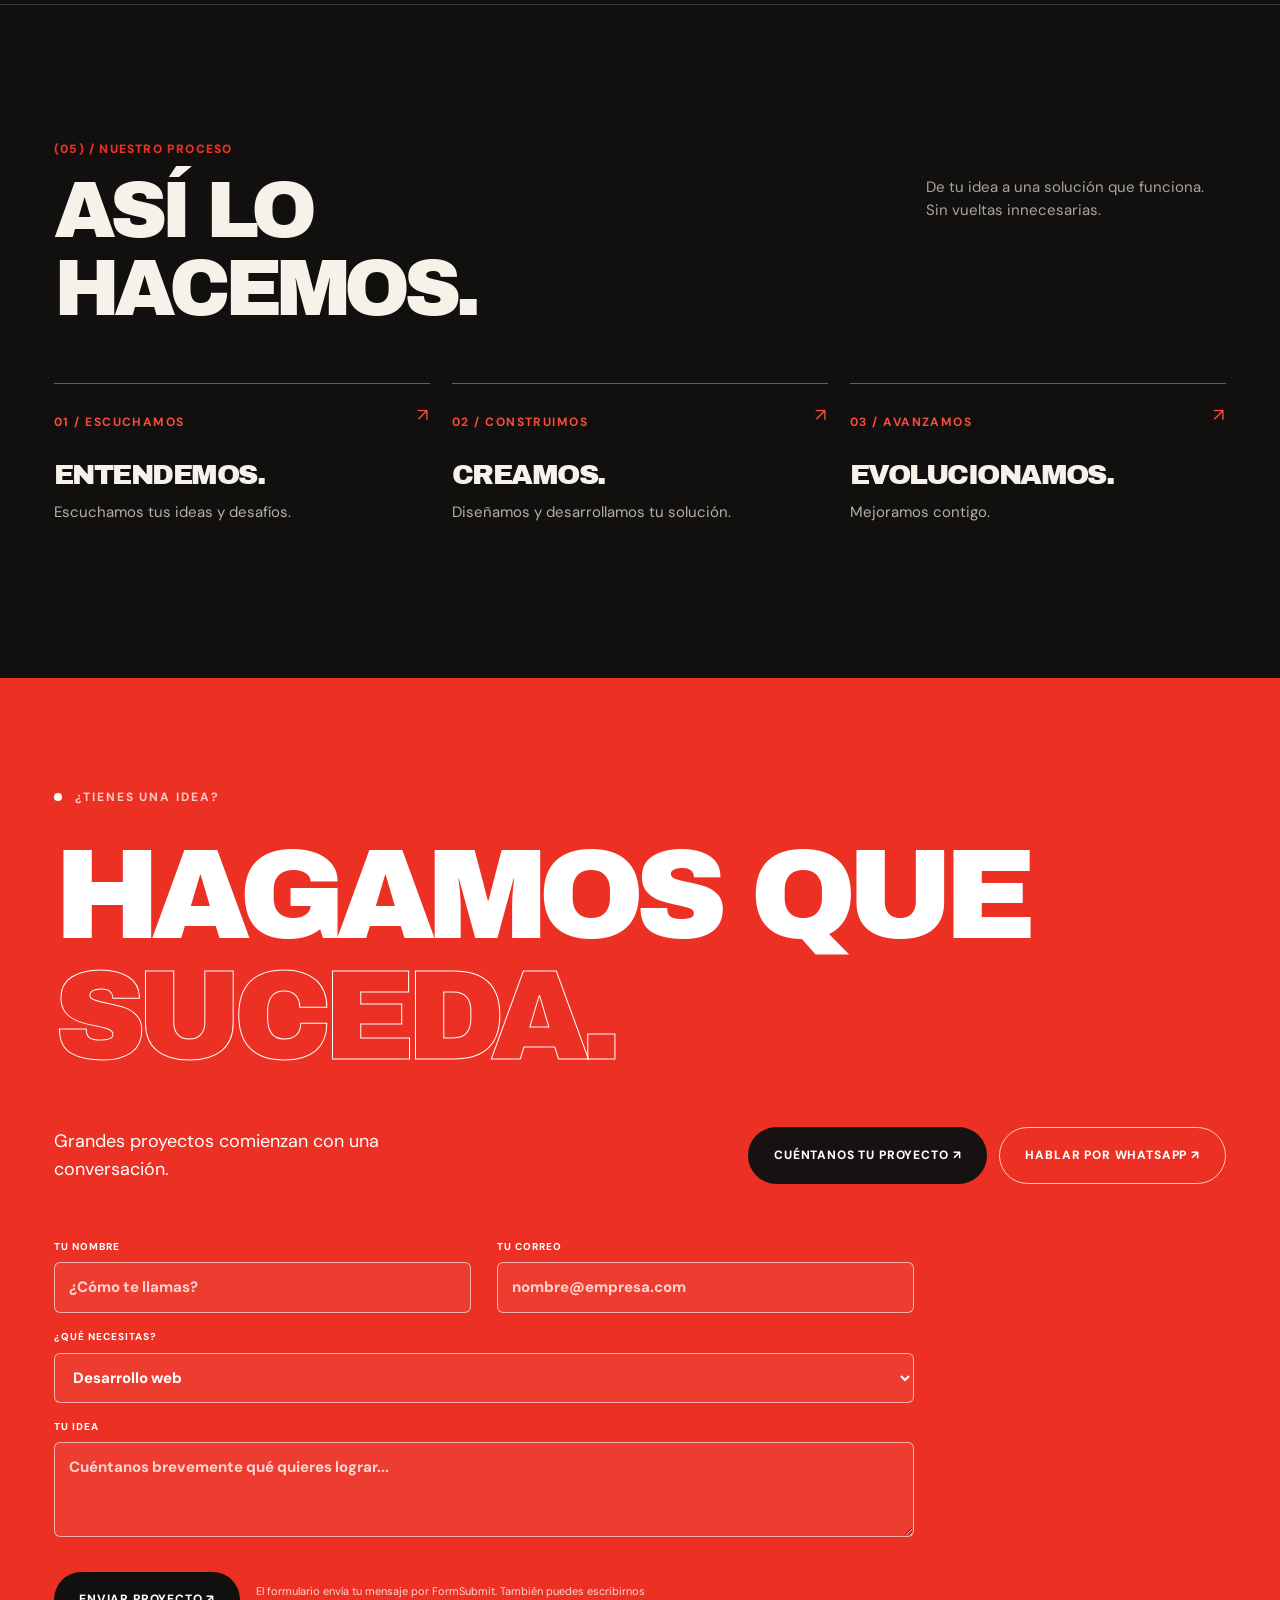
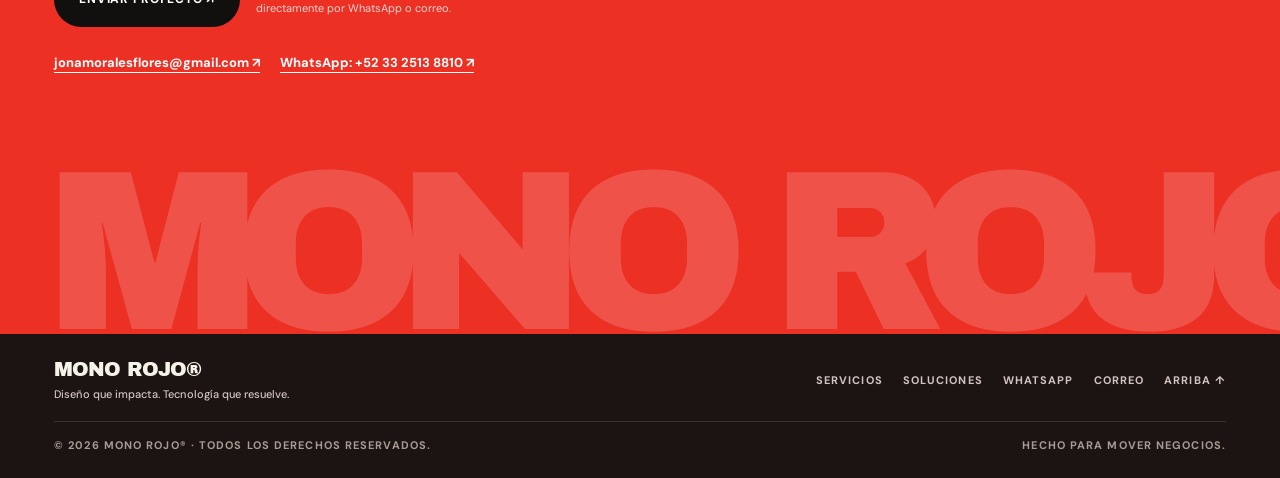
==== commit 6117b170: "Add files via upload" ====
--- a/index.html
+++ b/index.html
@@ -4,8 +4,8 @@
 <meta charset="utf-8">
 <meta name="viewport" content="width=device-width, initial-scale=1">
 <meta name="theme-color" content="#11100f">
-<meta name="description" content="Mono Rojo: sitios web, tiendas en línea, sistemas y automatizaciones que hacen avanzar a tu negocio.">
-<title>Mono Rojo® — Ideas que se convierten en sistemas.</title>
+<meta name="description" content="Mono Rojo®: estudio de soluciones digitales. Diseño web, software a medida, comercio digital y automatización para negocios.">
+<title>Mono Rojo® — Diseño que impacta. Tecnología que resuelve.</title>
 <link rel="preconnect" href="https://fonts.googleapis.com">
 <link rel="preconnect" href="https://fonts.gstatic.com" crossorigin>
 <link href="https://fonts.googleapis.com/css2?family=Archivo+Black&family=DM+Sans:wght@400;500;600;700&display=swap" rel="stylesheet">
@@ -205,68 +205,161 @@
 }
 @media (max-width:390px){h1{font-size:51px}.logo-stage{height:320px}.stage-image{width:75%}.hero-actions .button{width:100%}.webmock{padding:14px;gap:7px}.webmock h4{font-size:24px}.webmock .product{height:175px}.sysmock{grid-template-columns:79px 1fr;gap:9px}.sidebar{padding:10px 5px}.lab-art{padding:14px}}
 @media (prefers-reduced-motion:reduce){html{scroll-behavior:auto}*,*:before,*:after{animation:none!important;transition:none!important}.reveal{opacity:1;transform:none}.stage-image{transform:none!important}}
+
+/* V4 — ajustes sobre la identidad y las interacciones originales */
+html{scroll-padding-top:105px}
+.watermark{position:fixed;z-index:4;left:50%;top:50%;width:min(74vw,850px);aspect-ratio:1132/906;transform:translate(-50%,-50%);background:var(--cream);opacity:.055;pointer-events:none;user-select:none;will-change:opacity;transition:background-color .4s ease,opacity .4s ease;-webkit-mask:url("assets/mono-rojo-simbolo-transparente.png") center/contain no-repeat;mask:url("assets/mono-rojo-simbolo-transparente.png") center/contain no-repeat}
+.watermark.on-light{background:var(--black);opacity:.077}
+.watermark.on-red{background:#fff;opacity:.085}
+.hero-layout,.section>.container,.cta>.container,.footer>.container{position:relative;z-index:5}
+.hero-layout{isolation:isolate}
+/* Follow original oversized editorial hero without clipping headline in its grid column. */
+.hero h1{font-size:clamp(42px,5.5vw,92px);line-height:.98;letter-spacing:-.075em;max-width:unset;margin:27px 0 25px;overflow-wrap:normal}
+.hero h1 .headline-line{display:block;white-space:nowrap}
+.hero .eyebrow{color:#f1e4dc}
+.hero-copy{max-width:550px}
+.hero-meta{margin-top:66px}
+.section-title{overflow-wrap:normal}
+.service-body strong{display:block;color:var(--cream);font-size:clamp(17px,2vw,22px);margin:2px 0 7px;font-weight:800;line-height:1.3}
+.service-body p{margin:0;color:#beb9b1;line-height:1.6}
+.service-body a{margin-top:17px}
+.service-name{overflow-wrap:anywhere}
+.solutions-section{position:relative}
+.solutions-tabs{display:flex;flex-wrap:wrap;gap:9px;margin-bottom:25px}
+.solution-tab{border:1px solid rgba(255,255,255,.34);background:transparent;color:var(--cream);padding:13px 18px;border-radius:999px;font-size:11px;letter-spacing:.06em;text-transform:uppercase;font-weight:800;transition:background .25s,color .25s,border-color .25s,transform .25s}
+.solution-tab[aria-selected="true"],.solution-tab:hover{background:var(--red);border-color:var(--red);color:white;transform:translateY(-2px)}
+.solutions-panel{min-height:290px}
+.solutions-group[hidden]{display:none}
+.solutions-grid{margin:0;padding:0;list-style:none;display:grid;grid-template-columns:repeat(3,minmax(0,1fr));gap:11px}
+.solution-card{position:relative;min-height:94px;padding:23px 26px;background:#211d1b;border:1px solid rgba(255,255,255,.105);border-radius:9px;display:flex;align-items:center;font-size:clamp(14px,1.3vw,18px);font-weight:700;line-height:1.35;overflow:hidden;transition:transform .28s,background .28s,border-color .28s}
+.solution-card:after{content:'↗';position:absolute;top:13px;right:16px;color:var(--orange);font-size:18px;transition:transform .25s}
+.solution-card:hover{transform:translateY(-5px);background:#2a201e;border-color:rgba(236,48,36,.75)}
+.solution-card:hover:after{transform:translate(2px,-2px)}
+.solutions-bottom{display:flex;justify-content:space-between;gap:20px;align-items:center;border-top:1px solid var(--line);margin-top:23px;padding-top:22px}
+.solutions-bottom span{color:#a9a39b;font-size:12px}
+.solutions-bottom a{color:var(--orange);font-weight:800;font-size:11px;letter-spacing:.07em;text-transform:uppercase;border-bottom:1px solid var(--orange);padding-bottom:4px}
+.about-text .about-kicker{font-weight:800;color:var(--cream);font-size:clamp(18px,2vw,24px);margin-top:18px}
+.process{border-top:1px solid var(--line)}
+.process-grid{display:grid;grid-template-columns:repeat(3,minmax(0,1fr));gap:22px;margin-top:25px}
+.process-step{position:relative;border-top:1px solid rgba(245,242,234,.35);padding:25px 3px 12px 0;min-height:160px;transition:border-color .3s}
+.process-step:hover{border-color:var(--red)}
+.process-step .process-number{font:700 12px "DM Sans",sans-serif;color:var(--orange);letter-spacing:.12em}
+.process-step h3{font:clamp(20px,2.2vw,32px)/1.2 "Archivo Black",sans-serif;text-transform:uppercase;letter-spacing:-.055em;margin:24px 0 10px}
+.process-step p{color:#b5afa6;font-size:15px;margin:0;line-height:1.5}
+.process-step:after{content:'↗';position:absolute;right:2px;top:18px;color:var(--orange);font-size:18px;transition:transform .25s}
+.process-step:hover:after{transform:translate(3px,-3px)}
+.cta-buttons{display:flex;flex-wrap:wrap;gap:12px;margin:20px 0 0}
+.cta-buttons .button{border:1px solid transparent}
+.cta-buttons .button-secondary{background:transparent;border-color:rgba(255,255,255,.75);color:white}
+.cta-buttons .button-secondary:hover{background:#fff;color:#11100f}
+.cta-row{align-items:flex-end}
+.cta-row p{margin:0;font-size:18px;max-width:390px}
+.contact-form{margin-top:28px}
+.contact-form .c-hint{max-width:450px}
+.contact-form .button{background:var(--black)}
+.honeypot{position:absolute!important;left:-9999px!important;width:1px!important;height:1px!important;overflow:hidden!important}
+.contact-shortcuts{display:flex;gap:20px;align-items:center;flex-wrap:wrap;margin:26px 0 0;font-weight:700;font-size:13px}
+.contact-shortcuts a{text-decoration:underline;text-underline-offset:5px}
+.footer{position:relative}
+.footer-row{display:grid;grid-template-columns:1fr auto;align-items:center;gap:18px 30px}
+.footer-identity strong{display:block;color:var(--cream);font:20px "Archivo Black",sans-serif;letter-spacing:-.045em}
+.footer-identity small{display:block;font-size:11px;font-weight:500;letter-spacing:0;text-transform:none;margin-top:6px}
+.footer-links{display:flex;flex-wrap:wrap;align-items:center;justify-content:flex-end;gap:20px}
+.footer-meta{grid-column:1/-1;display:flex;justify-content:space-between;gap:10px;border-top:1px solid #ffffff21;padding-top:15px;color:#a89a94}
+.floating-wa{position:fixed;z-index:55;right:25px;bottom:24px;display:flex;align-items:center;gap:9px;padding:12px 17px;border-radius:999px;background:var(--cream);color:var(--black);font-size:11px;font-weight:900;letter-spacing:.08em;text-transform:uppercase;box-shadow:0 10px 30px #0007;transition:transform .25s,background .25s,color .25s}
+.floating-wa:hover{background:var(--red);color:#fff;transform:translateY(-3px)}
+.floating-wa svg{width:19px;height:19px;fill:currentColor}
+@media(max-width:1150px){.hero h1{font-size:clamp(38px,5.4vw,74px)}}
+@media(max-width:760px){
+ .watermark{width:min(94vw,590px);opacity:.05}
+ .hero h1{font-size:clamp(37px,9.4vw,71px);line-height:1.01}
+ .hero-meta{margin-top:43px}
+ .solutions-grid{grid-template-columns:repeat(2,minmax(0,1fr));gap:9px}
+ .solution-card{padding:26px 17px 17px;min-height:110px}
+ .solutions-bottom{align-items:flex-start;flex-direction:column}
+ .process-grid{grid-template-columns:1fr;gap:8px}
+ .process-step{min-height:110px;padding-bottom:22px}
+ .process-step h3{margin:13px 0 8px}
+ .footer-row{grid-template-columns:1fr}
+ .footer-links{justify-content:flex-start}
+ .footer-meta{grid-column:1}
+ .floating-wa{right:14px;bottom:calc(14px + env(safe-area-inset-bottom));width:49px;height:49px;padding:0;justify-content:center}
+ .floating-wa span{display:none}
+ .cta-buttons{align-items:stretch}
+ .cta-buttons .button{max-width:100%}
+}
+@media(max-width:390px){
+ .hero h1{font-size:clamp(33px,9vw,45px)}
+ .solution-card{font-size:13px;padding:24px 13px 14px}
+ .solution-tab{padding:10px 12px;font-size:10px}
+ .cta-buttons .button{font-size:10px;padding:15px 16px}
+ .footer-links{gap:11px 15px}
+}
+@media(prefers-reduced-motion:reduce){.watermark{transition:none}}
+
 </style>
 </head>
 <body>
 <div id="progress" aria-hidden="true"></div>
+<div class="watermark" id="site-watermark" aria-hidden="true"></div>
 <nav class="nav" aria-label="Navegación principal">
  <div class="container nav-inner">
   <a href="#inicio" class="brand"><span class="brand-mark"><img src="[data-uri]" alt=""></span>MONO ROJO<sup>®</sup></a>
   <div class="nav-links">
-   <a href="#servicios">Soluciones</a><a href="#laboratorio">Laboratorio</a><a href="#nosotros">Nosotros</a><a href="#contacto" class="nav-cta">Empecemos <span aria-hidden="true">↗</span></a>
+   <a href="#servicios">Servicios</a><a href="#posibilidades">Soluciones</a><a href="#laboratorio">Laboratorio</a><a href="#contacto" class="nav-cta">Hablemos <span aria-hidden="true">↗</span></a>
   </div>
   <button class="menu-button" type="button" aria-controls="mobile-menu" aria-expanded="false">MENÚ <span><i></i><i></i></span></button>
  </div>
 </nav>
 <div id="mobile-menu" class="menu-drawer" aria-hidden="true">
- <a href="#servicios">Soluciones</a><a href="#laboratorio">Laboratorio</a><a href="#nosotros">Nosotros</a><a href="#contacto">Hablemos ↗</a>
+ <a href="#servicios">Servicios</a><a href="#posibilidades">Soluciones</a><a href="#laboratorio">Laboratorio</a><a href="#nosotros">Nosotros</a><a href="#proceso">Proceso</a><a href="#contacto">Hablemos ↗</a>
  <small>Mono Rojo® / Estudio digital</small>
 </div>
 <main>
 <section id="inicio" class="hero">
  <div class="container hero-layout">
  <div>
-  <div class="eyebrow">Estudio de desarrollo digital · México</div>
-  <h1>Ideas que <span class="outline">mueven</span> <span class="red">negocios.</span></h1>
-  <p class="hero-copy">Creamos sitios web, sistemas y automatizaciones que hacen más fácil vender, operar y crecer. Sin soluciones en serie.</p>
+  <div class="eyebrow">MONO ROJO® / Estudio de soluciones digitales</div>
+  <h1><span class="headline-line">DISEÑO QUE</span><span class="headline-line outline">IMPACTA.</span><span class="headline-line">TECNOLOGÍA</span><span class="headline-line red">QUE RESUELVE.</span></h1>
+  <p class="hero-copy">Creamos sitios web, software y soluciones digitales que impulsan tu negocio.</p>
   <div class="hero-actions">
-   <a class="button button-red" href="#laboratorio">Explorar lo que hacemos <span aria-hidden="true">↗</span></a>
-   <a class="button button-ghost" href="#contacto">Tengo una idea <span aria-hidden="true">↗</span></a>
-  </div>
-  <div class="hero-meta"><span class="line"></span> De una necesidad real a una solución digital</div>
+   <a class="button button-red" href="#contacto">Hablemos de tu proyecto <span aria-hidden="true">↗</span></a>
+   <a class="button button-ghost" href="#posibilidades">Explorar soluciones <span aria-hidden="true">↗</span></a>
+  </div>
+  <div class="hero-meta"><span class="line"></span> Ideas que mueven negocios.</div>
  </div>
  <div class="logo-stage" id="logo-stage" aria-label="Emblema de Mono Rojo">
   <div class="stage-disk" aria-hidden="true"><span class="tick">M/R — 001</span></div>
-  <div class="stage-image" id="stage-image"><img src="[data-uri]" alt="Logo geométrico de Mono Rojo"></div>
-  <span class="stage-label">Diseño × Código × Estrategia ↗</span>
+  <div class="stage-image" id="stage-image"><img src="[data-uri]" alt="Logotipo geométrico original de Mono Rojo"></div>
+  <span class="stage-label">Diseño × Tecnología × Negocios ↗</span>
  </div>
  </div>
 </section>
 <div class="marquee" aria-label="Sitios web, sistemas a medida, automatización, tiendas en línea">
  <div class="marquee-track" aria-hidden="true">
- <span>Sitios web</span><b>✳</b><span>Sistemas a medida</span><b>✳</b><span>Automatización</span><b>✳</b><span>Tiendas en línea</span><b>✳</b>
- <span>Sitios web</span><b>✳</b><span>Sistemas a medida</span><b>✳</b><span>Automatización</span><b>✳</b><span>Tiendas en línea</span><b>✳</b>
+ <span>Desarrollo web</span><b>✳</b><span>Software a medida</span><b>✳</b><span>Automatización</span><b>✳</b><span>Comercio digital</span><b>✳</b>
+ <span>Desarrollo web</span><b>✳</b><span>Software a medida</span><b>✳</b><span>Automatización</span><b>✳</b><span>Comercio digital</span><b>✳</b>
  </div>
 </div>
 <section id="servicios" class="section">
  <div class="container">
   <div class="section-top reveal">
-   <div><div class="section-num">(01) / QUÉ RESOLVEMOS</div><h2 class="section-title">No vendemos<br>plantillas.</h2></div>
-   <p class="section-desc">Entendemos el problema y construimos lo que realmente hace falta. Dale clic a una solución.</p>
+   <div><div class="section-num">(01) / LO QUE HACEMOS</div><h2 class="section-title">UNA IDEA.<br>MUCHAS POSIBILIDADES.</h2></div>
+   <p class="section-desc">Diseño, tecnología y soluciones para que tu negocio destaque, venda y funcione mejor.</p>
   </div>
   <div class="services">
-   <article class="service reveal"><button class="service-btn" type="button" aria-expanded="true"><span class="service-n">01/</span><span class="service-name">Sitios web</span><span class="service-type">Diseño + desarrollo</span><span class="service-plus">+</span></button><div class="service-body">Sitios rápidos, claros y atractivos, hechos para mostrar lo que haces y convertir visitas en conversaciones reales.<br><a href="#contacto" data-service="Sitio web">Quiero una web ↗</a></div></article>
-   <article class="service reveal"><button class="service-btn" type="button" aria-expanded="false"><span class="service-n">02/</span><span class="service-name">Sistemas a medida</span><span class="service-type">Software + procesos</span><span class="service-plus">+</span></button><div class="service-body" hidden>Cotizadores, inventarios, tableros, portales internos y herramientas creadas alrededor de tus procesos.<br><a href="#contacto" data-service="Sistema a medida">Hablar de un sistema ↗</a></div></article>
-   <article class="service reveal"><button class="service-btn" type="button" aria-expanded="false"><span class="service-n">03/</span><span class="service-name">Tiendas en línea</span><span class="service-type">Comercio digital</span><span class="service-plus">+</span></button><div class="service-body" hidden>Catálogos, pedidos y flujos de compra que le facilitan la vida a tus clientes y a tu equipo.<br><a href="#contacto" data-service="Tienda en línea">Quiero vender en línea ↗</a></div></article>
-   <article class="service reveal"><button class="service-btn" type="button" aria-expanded="false"><span class="service-n">04/</span><span class="service-name">Automatización</span><span class="service-type">Integraciones + eficiencia</span><span class="service-plus">+</span></button><div class="service-body" hidden>Conectamos herramientas y quitamos tareas repetitivas para que dediques tiempo a lo importante.<br><a href="#contacto" data-service="Automatización">Automatizar un proceso ↗</a></div></article>
+   <article class="service reveal"><button class="service-btn" type="button" aria-expanded="true" aria-controls="service-web"><span class="service-n">01/</span><span class="service-name">Desarrollo web</span><span class="service-type">Diseño + estrategia</span><span class="service-plus" aria-hidden="true">+</span></button><div class="service-body" id="service-web"><strong>Tu marca merece destacar.</strong><p>Sitios web rápidos, modernos y diseñados para convertir visitas en oportunidades.</p><a href="#contacto" data-service="Desarrollo web">Quiero una web ↗</a></div></article>
+   <article class="service reveal"><button class="service-btn" type="button" aria-expanded="false" aria-controls="service-software"><span class="service-n">02/</span><span class="service-name">Software a medida</span><span class="service-type">Sistemas + operación</span><span class="service-plus" aria-hidden="true">+</span></button><div class="service-body" id="service-software" hidden><strong>Tu negocio. Tus reglas.</strong><p>Sistemas y aplicaciones que se adaptan a tu operación, no al revés.</p><a href="#contacto" data-service="Software a medida">Hablemos de tu sistema ↗</a></div></article>
+   <article class="service reveal"><button class="service-btn" type="button" aria-expanded="false" aria-controls="service-commerce"><span class="service-n">03/</span><span class="service-name">Comercio digital</span><span class="service-type">Ventas + plataformas</span><span class="service-plus" aria-hidden="true">+</span></button><div class="service-body" id="service-commerce" hidden><strong>Haz que tu negocio venda más.</strong><p>Tiendas en línea y plataformas comerciales que conectan productos con clientes.</p><a href="#contacto" data-service="Comercio digital">Quiero vender más ↗</a></div></article>
+   <article class="service reveal"><button class="service-btn" type="button" aria-expanded="false" aria-controls="service-automation"><span class="service-n">04/</span><span class="service-name">Automatización</span><span class="service-type">Procesos + IA</span><span class="service-plus" aria-hidden="true">+</span></button><div class="service-body" id="service-automation" hidden><strong>Menos trabajo manual. Más resultados.</strong><p>Conectamos herramientas y automatizamos procesos para que tu negocio avance.</p><a href="#contacto" data-service="Automatización e IA">Quiero automatizar ↗</a></div></article>
   </div>
  </div>
 </section>
 <section id="laboratorio" class="section lab">
  <div class="container">
   <div class="section-top reveal">
-   <div><div class="section-num">(02) / NUESTRO LABORATORIO</div><h2 class="section-title">Ideas en<br>movimiento.</h2></div>
-   <p class="section-desc">Un vistazo a los tipos de soluciones que podemos construir. Estas son demostraciones conceptuales, no trabajos de clientes.</p>
+   <div><div class="section-num">(02) / NUESTRO LABORATORIO</div><h2 class="section-title">IDEAS EN<br>MOVIMIENTO.</h2></div>
+   <p class="section-desc">Tres demostraciones visuales para imaginar posibilidades. Son conceptos, no proyectos de clientes.</p>
   </div>
   <div class="lab-tabs reveal" role="tablist" aria-label="Tipo de demostración">
     <button class="tab" role="tab" aria-selected="true" data-demo="web" id="tab-web" aria-controls="lab-preview">01 / Sitio web</button>
@@ -279,33 +372,107 @@
    <div class="mock"><div class="mock-top"><i></i><i></i><i></i><span>CONCEPTO — SITIO WEB</span></div><div class="webmock"><div><div class="mini-label">UNA NUEVA FORMA DE VENDER</div><h4>Hazlo<br>visible.</h4><p>Una buena idea merece una experiencia inolvidable.</p><button type="button" tabindex="-1">Conoce más ↗</button></div><div class="product"><div class="circle"></div><div class="corner">↗</div></div></div></div>
    </div>
   </div>
-  <div class="lab-legend"><span>Hecho para demostrar posibilidades</span><span>Diseño conceptual / Mono Rojo®</span></div>
+  <div class="lab-legend"><span>Vistas y datos ilustrativos · No son clientes reales</span><span>Diseño conceptual / Mono Rojo®</span></div>
+ </div>
+</section>
+<section id="posibilidades" class="section solutions-section">
+ <div class="container">
+  <div class="section-top reveal"><div><div class="section-num">(03) / QUÉ PODEMOS CREAR</div><h2 class="section-title">SOLUCIONES PARA<br>IDEAS REALES.</h2></div><p class="section-desc">Selecciona una categoría y descubre lo que podemos desarrollar para ti.</p></div>
+  <div class="solutions-tabs reveal" role="tablist" aria-label="Categorías de soluciones">
+  <button class="solution-tab" id="solutions-tab-web" type="button" role="tab" aria-controls="solutions-group-web" aria-selected="true" tabindex="0" data-solution="web">01 / Desarrollo web</button>
+  <button class="solution-tab" id="solutions-tab-software" type="button" role="tab" aria-controls="solutions-group-software" aria-selected="false" tabindex="-1" data-solution="software">02 / Software a medida</button>
+  <button class="solution-tab" id="solutions-tab-commerce" type="button" role="tab" aria-controls="solutions-group-commerce" aria-selected="false" tabindex="-1" data-solution="commerce">03 / Comercio digital</button>
+  <button class="solution-tab" id="solutions-tab-automation" type="button" role="tab" aria-controls="solutions-group-automation" aria-selected="false" tabindex="-1" data-solution="automation">04 / Automatización e IA</button>
+  </div>
+  <div class="solutions-panel reveal">
+ <div class="solutions-group" role="tabpanel" tabindex="0" id="solutions-group-web" aria-labelledby="solutions-tab-web">
+  <ul class="solutions-grid">
+    <li class="solution-card">Sitios corporativos</li>
+    <li class="solution-card">Landing pages</li>
+    <li class="solution-card">Portafolios digitales</li>
+    <li class="solution-card">Catálogos interactivos</li>
+    <li class="solution-card">Páginas para restaurantes</li>
+    <li class="solution-card">Sitios para profesionales</li>
+    <li class="solution-card">Plataformas de reservaciones</li>
+  </ul>
+ </div>
+ <div class="solutions-group" role="tabpanel" tabindex="0" id="solutions-group-software" aria-labelledby="solutions-tab-software" hidden>
+  <ul class="solutions-grid">
+    <li class="solution-card">Sistemas de inventarios</li>
+    <li class="solution-card">Control de compras</li>
+    <li class="solution-card">Gestión de proveedores</li>
+    <li class="solution-card">Sistemas de cotizaciones</li>
+    <li class="solution-card">Paneles administrativos</li>
+    <li class="solution-card">CRM personalizados</li>
+    <li class="solution-card">Control de proyectos</li>
+    <li class="solution-card">Aplicaciones web internas</li>
+    <li class="solution-card">Sistemas de órdenes de trabajo</li>
+  </ul>
+ </div>
+ <div class="solutions-group" role="tabpanel" tabindex="0" id="solutions-group-commerce" aria-labelledby="solutions-tab-commerce" hidden>
+  <ul class="solutions-grid">
+    <li class="solution-card">Tiendas en línea</li>
+    <li class="solution-card">Catálogos con WhatsApp</li>
+    <li class="solution-card">Plataformas de pedidos</li>
+    <li class="solution-card">Sistemas de cotización</li>
+    <li class="solution-card">Integración de pagos</li>
+    <li class="solution-card">Seguimiento comercial</li>
+  </ul>
+ </div>
+ <div class="solutions-group" role="tabpanel" tabindex="0" id="solutions-group-automation" aria-labelledby="solutions-tab-automation" hidden>
+  <ul class="solutions-grid">
+    <li class="solution-card">Automatización de reportes</li>
+    <li class="solution-card">Integración de formularios</li>
+    <li class="solution-card">Notificaciones automáticas</li>
+    <li class="solution-card">Seguimiento de solicitudes</li>
+    <li class="solution-card">Flujos de aprobación</li>
+    <li class="solution-card">Asistentes virtuales</li>
+    <li class="solution-card">Automatizaciones con IA</li>
+    <li class="solution-card">Dashboards e indicadores</li>
+  </ul>
+ </div>
+  </div>
+  <div class="solutions-bottom reveal"><span>Ejemplos de lo que podemos desarrollar. No son proyectos realizados.</span><a href="#contacto">¿Tienes otra idea? Hablemos ↗</a></div>
  </div>
 </section>
 <section id="nosotros" class="section about">
  <div class="container about-grid">
-  <div class="reveal"><div class="section-num">(03) / QUIÉNES SOMOS</div><h2>Un equipo<br>pequeño.<br><em>Ideas sin<br>límites.</em></h2></div>
-  <div class="about-text reveal"><p>Combinamos experiencia real en operaciones y negocios con desarrollo de software. Por eso no empezamos preguntando qué tecnología quieres: empezamos entendiendo qué necesitas resolver.</p><p>Somos un equipo de tres personas, con comunicación directa, criterio práctico y ganas de construir cosas bien hechas.</p><div class="about-chips"><span>Estrategia</span><span>Desarrollo</span><span>Diseño funcional</span><span>Trato directo</span></div></div>
+  <div class="reveal"><div class="section-num">(04) / LO QUE NOS HACE DIFERENTES</div><h2>MÁS QUE<br>CÓDIGO.<br><em>ENTENDEMOS<br>NEGOCIOS.</em></h2></div>
+  <div class="about-text reveal"><p>Combinamos diseño, tecnología y visión empresarial para crear soluciones que realmente necesitas.</p><p class="about-kicker">Sin complicaciones. Sin soluciones genéricas.</p><div class="about-chips"><span>Visión empresarial</span><span>Diseño</span><span>Tecnología</span><span>Comunicación directa</span></div></div>
+ </div>
+</section>
+<section id="proceso" class="section process">
+ <div class="container">
+  <div class="section-top reveal"><div><div class="section-num">(05) / NUESTRO PROCESO</div><h2 class="section-title">ASÍ LO<br>HACEMOS.</h2></div><p class="section-desc">De tu idea a una solución que funciona. Sin vueltas innecesarias.</p></div>
+  <div class="process-grid">
+   <article class="process-step reveal"><span class="process-number">01 / ESCUCHAMOS</span><h3>ENTENDEMOS.</h3><p>Escuchamos tus ideas y desafíos.</p></article>
+   <article class="process-step reveal"><span class="process-number">02 / CONSTRUIMOS</span><h3>CREAMOS.</h3><p>Diseñamos y desarrollamos tu solución.</p></article>
+   <article class="process-step reveal"><span class="process-number">03 / AVANZAMOS</span><h3>EVOLUCIONAMOS.</h3><p>Mejoramos contigo.</p></article>
+  </div>
  </div>
 </section>
 <section id="contacto" class="cta">
  <div class="container">
-  <div class="eyebrow">¿Tienes una idea dando vueltas?</div>
-  <h2 class="reveal">Hagamos<br>que <span class="outline">pase.</span></h2>
-  <div class="cta-row reveal"><p>Cuéntanos lo que quieres resolver. No tienes que llegar con el brief perfecto.</p><a class="button" href="#contact-form">Platiquemos ↗</a></div>
-  <form class="contact-form reveal" id="contact-form">
+  <div class="eyebrow">¿TIENES UNA IDEA?</div>
+  <h2 class="reveal">HAGAMOS QUE<br><span class="outline">SUCEDA.</span></h2>
+  <div class="cta-row reveal"><p>Grandes proyectos comienzan con una conversación.</p><div class="cta-buttons"><a class="button" href="#contact-form">CUÉNTANOS TU PROYECTO ↗</a><a class="button button-secondary" href="https://wa.me/523325138810?text=Hola%2C%20vi%20la%20p%C3%A1gina%20de%20Mono%20Rojo%20y%20me%20gustar%C3%ADa%20platicar%20sobre%20un%20proyecto." target="_blank" rel="noopener noreferrer">HABLAR POR WHATSAPP ↗</a></div></div>
+  <form class="contact-form reveal" id="contact-form" action="https://formsubmit.co/jonamoralesflores@gmail.com" method="POST" accept-charset="UTF-8">
+   <input type="hidden" name="_subject" value="Nuevo proyecto desde Mono Rojo®">
+   <input type="hidden" name="_template" value="table">
+   <label class="honeypot" aria-hidden="true">No llenar <input type="text" name="_honey" tabindex="-1" autocomplete="off"></label>
    <label>Tu nombre <input id="contact-name" name="nombre" placeholder="¿Cómo te llamas?" autocomplete="name" required maxlength="100"></label>
    <label>Tu correo <input id="contact-email" name="email" type="email" placeholder="nombre@empresa.com" autocomplete="email" required maxlength="160"></label>
-   <label class="wide">¿Qué necesitas? <select id="contact-service" name="servicio"><option>Sitio web</option><option>Sistema a medida</option><option>Tienda en línea</option><option>Automatización</option><option>Necesito orientación</option></select></label>
-   <label class="wide">Tu idea <textarea id="contact-message" name="mensaje" placeholder="Estoy buscando una solución para..." maxlength="3000" required></textarea></label>
-   <div class="wide contact-actions"><button class="button" type="submit">Preparar mensaje ↗</button><div class="c-hint">Esta es una vista previa: falta conectar el canal de recepción para que los mensajes lleguen de forma automática.</div></div>
+   <label class="wide">¿Qué necesitas? <select id="contact-service" name="servicio"><option>Desarrollo web</option><option>Software a medida</option><option>Comercio digital</option><option>Automatización e IA</option><option>Necesito orientación</option></select></label>
+   <label class="wide">Tu idea <textarea id="contact-message" name="mensaje" placeholder="Cuéntanos brevemente qué quieres lograr..." maxlength="3000" required></textarea></label>
+   <div class="wide contact-actions"><button class="button" type="submit">ENVIAR PROYECTO ↗</button><div class="c-hint">El formulario envía tu mensaje por FormSubmit. También puedes escribirnos directamente por WhatsApp o correo.</div></div>
   </form>
-  <div id="result" class="result" role="status" aria-live="polite"><p>Mensaje listo. Cópialo para enviarlo; cuando configuremos tu correo o WhatsApp, este botón podrá abrir el canal directamente.</p><textarea id="result-text" readonly aria-label="Mensaje preparado"></textarea><button id="copy-message" type="button">Copiar mensaje</button></div>
+  <div class="contact-shortcuts reveal"><a href="mailto:jonamoralesflores@gmail.com">jonamoralesflores@gmail.com ↗</a><a href="https://wa.me/523325138810?text=Hola%2C%20vi%20la%20p%C3%A1gina%20de%20Mono%20Rojo%20y%20me%20gustar%C3%ADa%20platicar%20sobre%20un%20proyecto." target="_blank" rel="noopener noreferrer">WhatsApp: +52 33 2513 8810 ↗</a></div>
   <div class="bottom-giant" aria-hidden="true">MONO ROJO</div>
  </div>
 </section>
 </main>
-<footer class="footer"><div class="container footer-row"><span>© <span id="year"></span> Mono Rojo® · México</span><a href="#inicio">Volver arriba ↑</a><span>Hecho para avanzar.</span></div></footer>
+<footer class="footer"><div class="container footer-row"><div class="footer-identity"><strong>MONO ROJO®</strong><small>Diseño que impacta. Tecnología que resuelve.</small></div><nav class="footer-links" aria-label="Enlaces de pie de página"><a href="#servicios">Servicios</a><a href="#posibilidades">Soluciones</a><a href="https://wa.me/523325138810?text=Hola%2C%20vi%20la%20p%C3%A1gina%20de%20Mono%20Rojo%20y%20me%20gustar%C3%ADa%20platicar%20sobre%20un%20proyecto." target="_blank" rel="noopener noreferrer">WhatsApp</a><a href="mailto:jonamoralesflores@gmail.com">Correo</a><a href="#inicio">Arriba ↑</a></nav><div class="footer-meta"><span>© <span id="year"></span> Mono Rojo® · Todos los derechos reservados.</span><span>Hecho para mover negocios.</span></div></div></footer>
+<a class="floating-wa" href="https://wa.me/523325138810?text=Hola%2C%20vi%20la%20p%C3%A1gina%20de%20Mono%20Rojo%20y%20me%20gustar%C3%ADa%20platicar%20sobre%20un%20proyecto." target="_blank" rel="noopener noreferrer" aria-label="Hablar por WhatsApp con Mono Rojo"><svg viewBox="0 0 24 24" aria-hidden="true"><path d="M20.52 3.49A11.82 11.82 0 0 0 12.07 0C5.52 0 .18 5.33.18 11.9c0 2.1.55 4.15 1.6 5.96L.08 24l6.28-1.65A11.83 11.83 0 0 0 12.07 23.9h.01c6.55 0 11.89-5.33 11.89-11.9a11.8 11.8 0 0 0-3.45-8.51ZM12.08 21.9a9.9 9.9 0 0 1-5.05-1.38l-.36-.22-3.73.98.99-3.63-.24-.37a9.86 9.86 0 0 1-1.5-5.25c0-5.47 4.45-9.92 9.93-9.92 2.65 0 5.14 1.03 7.01 2.9a9.84 9.84 0 0 1 2.9 7.02c-.01 5.47-4.46 9.92-9.95 9.92Zm5.45-7.42c-.3-.15-1.76-.87-2.04-.97-.27-.1-.46-.15-.66.15-.19.3-.77.97-.94 1.17-.18.2-.35.22-.64.07-.3-.15-1.25-.46-2.38-1.48-.88-.78-1.47-1.75-1.65-2.04-.17-.3-.02-.46.13-.6.14-.14.3-.35.44-.52.15-.18.2-.3.3-.5.1-.2.05-.38-.03-.53-.07-.15-.66-1.6-.9-2.2-.24-.57-.48-.49-.66-.5h-.56c-.2 0-.51.08-.78.38-.27.3-1.03 1-1.03 2.45 0 1.44 1.06 2.83 1.2 3.03.15.2 2.08 3.18 5.05 4.46.7.3 1.25.48 1.67.62.71.22 1.36.19 1.87.12.57-.08 1.76-.72 2.01-1.42.25-.7.25-1.3.18-1.42-.08-.12-.27-.2-.57-.35Z"/></svg><span>WHATSAPP</span></a>
 <script>
 (()=>{
  const qs=(s,ctx=document)=>ctx.querySelector(s), qsa=(s,ctx=document)=>Array.from(ctx.querySelectorAll(s));
@@ -327,13 +494,35 @@
  qsa('[data-service]').forEach(a=>a.addEventListener('click',()=>{qs('#contact-service').value=a.dataset.service}));
  const demos={
   web:{code:'Concepto / 01',title:'Una web que habla por ti.',desc:'Diseño editorial, mensaje claro y un recorrido que guía hacia el contacto o la compra.',markup:`<div class="mock"><div class="mock-top"><i></i><i></i><i></i><span>CONCEPTO — SITIO WEB</span></div><div class="webmock"><div><div class="mini-label">UNA NUEVA FORMA DE VENDER</div><h4>Hazlo<br>visible.</h4><p>Una buena idea merece una experiencia inolvidable.</p><button type="button" tabindex="-1">Conoce más ↗</button></div><div class="product"><div class="circle"></div><div class="corner">↗</div></div></div></div>`},
-  sys:{code:'Concepto / 02',title:'Tus datos, bajo control.',desc:'Paneles visuales y herramientas internas para ver mejor lo que pasa en tu operación.',markup:`<div class="mock"><div class="mock-top"><i></i><i></i><i></i><span>CONCEPTO — SISTEMA INTERNO</span></div><div class="sysmock"><div class="sidebar"><strong>panel<span style="color:#f45b4e">.</span></strong><div class="active">◧ Resumen</div><div>◻ Inventario</div><div>◻ Pedidos</div><div>◻ Reportes</div></div><div class="dashboard"><small>Resumen general</small><div class="dash-stats"><div class="stat">Pedidos<b>128</b></div><div class="stat">Pendientes<b>12</b></div><div class="stat">Entregados<b>94%</b></div></div><div class="bars"><i style="height:35%"></i><i style="height:70%"></i><i style="height:48%"></i><i style="height:90%"></i><i style="height:63%"></i><i style="height:81%"></i></div></div></div></div>`},
+  sys:{code:'Concepto / 02',title:'Tus datos, bajo control.',desc:'Paneles visuales y herramientas internas para ver mejor lo que pasa en tu operación.',markup:`<div class="mock"><div class="mock-top"><i></i><i></i><i></i><span>CONCEPTO — SISTEMA INTERNO</span></div><div class="sysmock"><div class="sidebar"><strong>panel<span style="color:#f45b4e">.</span></strong><div class="active">◧ Resumen</div><div>◻ Inventario</div><div>◻ Pedidos</div><div>◻ Reportes</div></div><div class="dashboard"><small>Resumen general</small><div class="dash-stats"><div class="stat">Pedidos<b>—</b></div><div class="stat">Pendientes<b>—</b></div><div class="stat">Entregados<b>—</b></div></div><div class="bars"><i style="height:35%"></i><i style="height:70%"></i><i style="height:48%"></i><i style="height:90%"></i><i style="height:63%"></i><i style="height:81%"></i></div></div></div></div>`},
   aut:{code:'Concepto / 03',title:'Menos pasos. Más resultados.',desc:'Flujos que conectan solicitudes, equipos y seguimiento sin hacer el mismo trabajo dos veces.',markup:`<div class="mock"><div class="mock-top"><i></i><i></i><i></i><span>CONCEPTO — AUTOMATIZACIÓN</span></div><div class="autmock"><div class="flowbox"><span class="flowicon">✉</span> Llega una nueva solicitud <span style="margin-left:auto;color:#22a569">●</span></div><div class="flow-arrow">↓</div><div class="flowbox"><span class="flowicon">≡</span> Se registra en el sistema <span style="margin-left:auto;color:#22a569">●</span></div><div class="flow-arrow">↓</div><div class="flowbox"><span class="flowicon">↗</span> Se programa el seguimiento <span style="margin-left:auto;color:#22a569">●</span></div></div></div>`}
  };
  qsa('.tab').forEach(t=>t.addEventListener('click',()=>{qsa('.tab').forEach(b=>b.setAttribute('aria-selected','false'));t.setAttribute('aria-selected','true');const d=demos[t.dataset.demo];qs('#lab-code').textContent=d.code;qs('#lab-title').textContent=d.title;qs('#lab-desc').textContent=d.desc;qs('#lab-art').innerHTML=d.markup;qs('#lab-preview').setAttribute('aria-labelledby',t.id)}));
+ // The contact form uses a real POST endpoint: do not intercept or simulate submissions.
  const contact=qs('#contact-form');
- contact.addEventListener('submit',ev=>{ev.preventDefault();if(!contact.reportValidity())return;const message=['Hola, soy '+qs('#contact-name').value.trim()+'.','Mi correo es: '+qs('#contact-email').value.trim(),'Me interesa: '+qs('#contact-service').value,'','Mi idea: '+qs('#contact-message').value.trim()].join('\n');qs('#result-text').value=message;qs('#result').classList.add('show');qs('#result').scrollIntoView({behavior:reduced?'auto':'smooth',block:'center'})});
- qs('#copy-message').addEventListener('click',async()=>{const val=qs('#result-text').value;try{await navigator.clipboard.writeText(val);qs('#copy-message').textContent='¡Copiado!'}catch(e){qs('#result-text').focus();qs('#result-text').select();qs('#copy-message').textContent='Selecciona y copia el texto'}});
+ contact.addEventListener('submit',()=>{const submit=qs('[type="submit"]',contact);if(contact.checkValidity()){submit.textContent='ENVIANDO…';submit.setAttribute('aria-busy','true')}});
+ // Solution catalog: the examples are capabilities, not client work.
+ const solutionTabs=qsa('.solution-tab');
+ function selectSolution(tab,focus=false){
+   solutionTabs.forEach(b=>{const active=b===tab;b.setAttribute('aria-selected',String(active));b.tabIndex=active?0:-1;qs('#solutions-group-'+b.dataset.solution).hidden=!active;});
+   if(focus)tab.focus();
+ }
+ solutionTabs.forEach((tab,index)=>{
+   tab.addEventListener('click',()=>selectSolution(tab));
+   tab.addEventListener('keydown',e=>{if(['ArrowRight','ArrowLeft','Home','End'].includes(e.key)){e.preventDefault();const next=e.key==='Home'?0:e.key==='End'?solutionTabs.length-1:(index+(e.key==='ArrowRight'?1:-1)+solutionTabs.length)%solutionTabs.length;selectSolution(solutionTabs[next],true)}});
+ });
+ // A single, transparent original symbol stays centered and changes contrast with each section.
+ const watermark=qs('#site-watermark');
+ const surfaces=qsa('main section, footer');
+ function syncWatermark(){
+   const center=window.innerHeight*.5;
+   const current=surfaces.find(el=>{const r=el.getBoundingClientRect();return r.top<=center&&r.bottom>center;});
+   watermark.classList.toggle('on-light',!!current&&current.classList.contains('lab'));
+   watermark.classList.toggle('on-red',!!current&&current.classList.contains('cta'));
+ }
+ let wmTick=false;
+ window.addEventListener('scroll',()=>{if(!wmTick){wmTick=true;requestAnimationFrame(()=>{syncWatermark();wmTick=false})}},{passive:true});
+ window.addEventListener('resize',syncWatermark,{passive:true});syncWatermark();
 })();
 </script>
 </body>
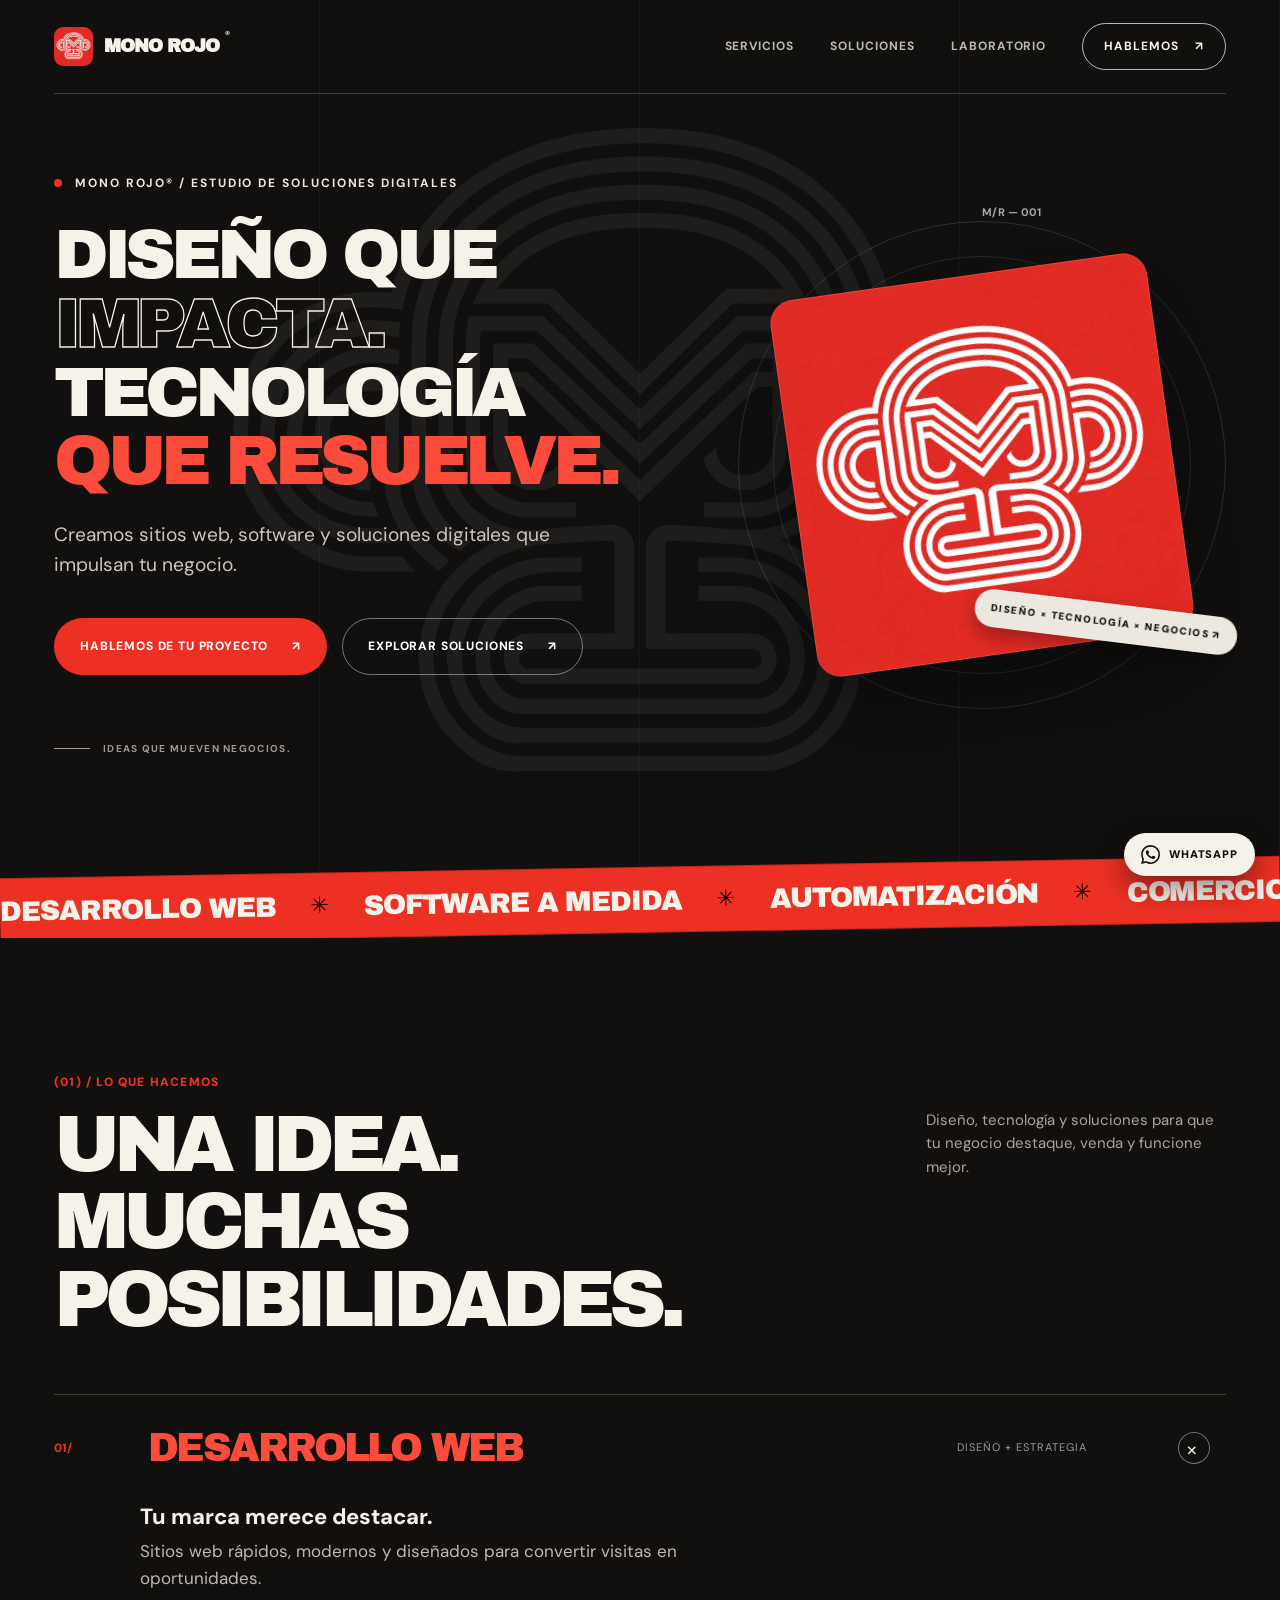
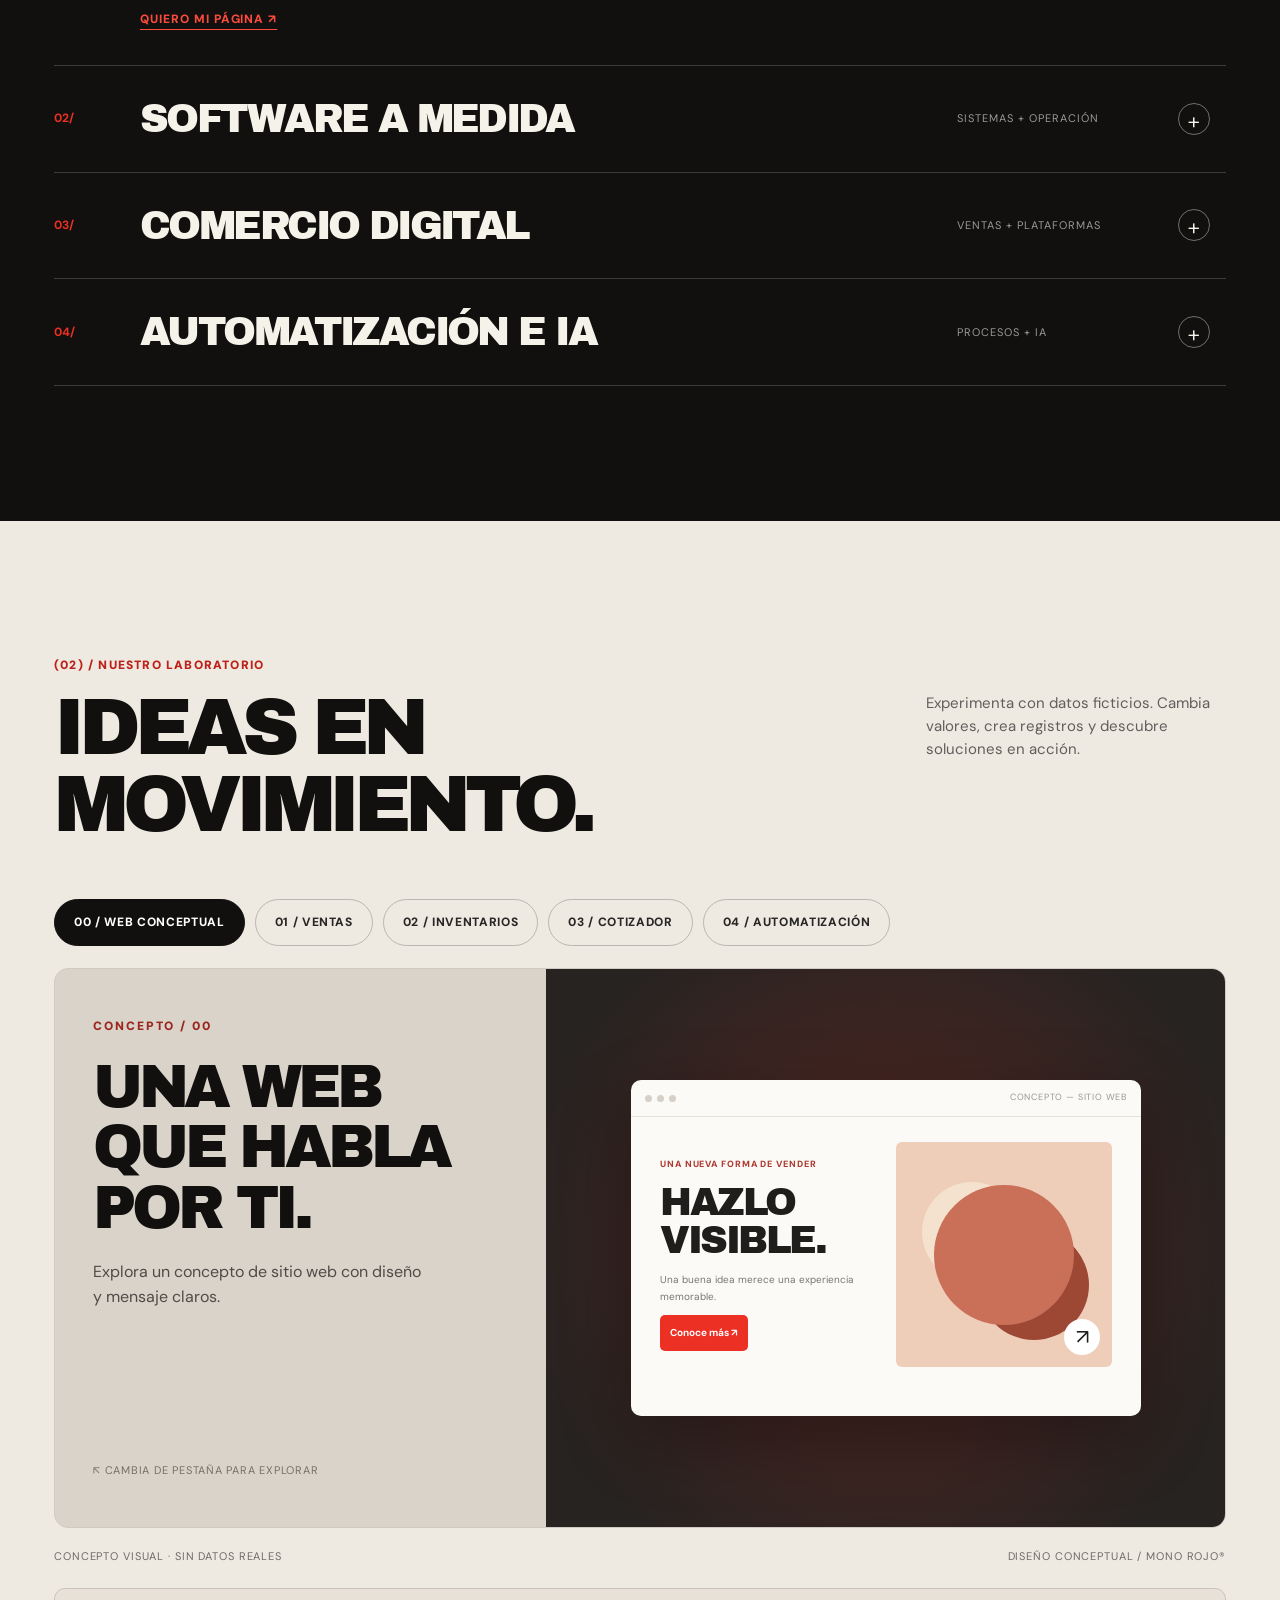
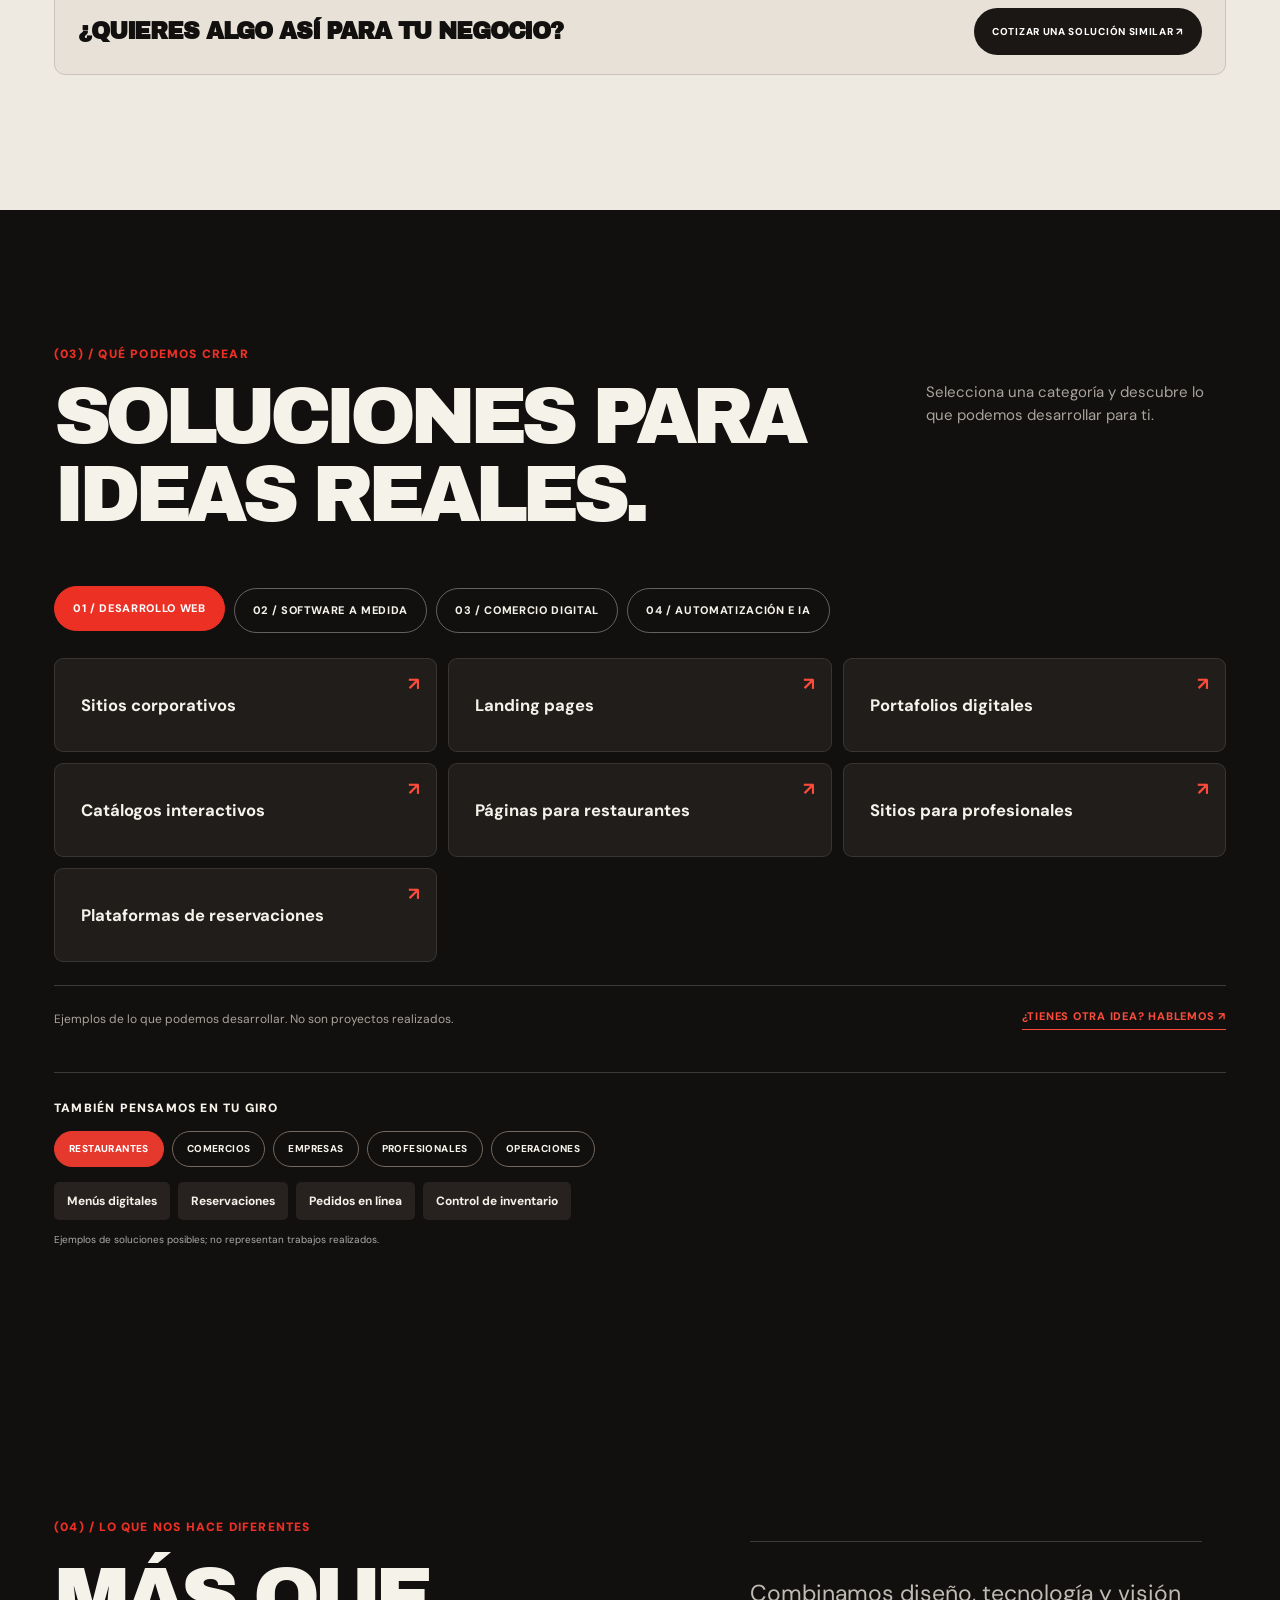
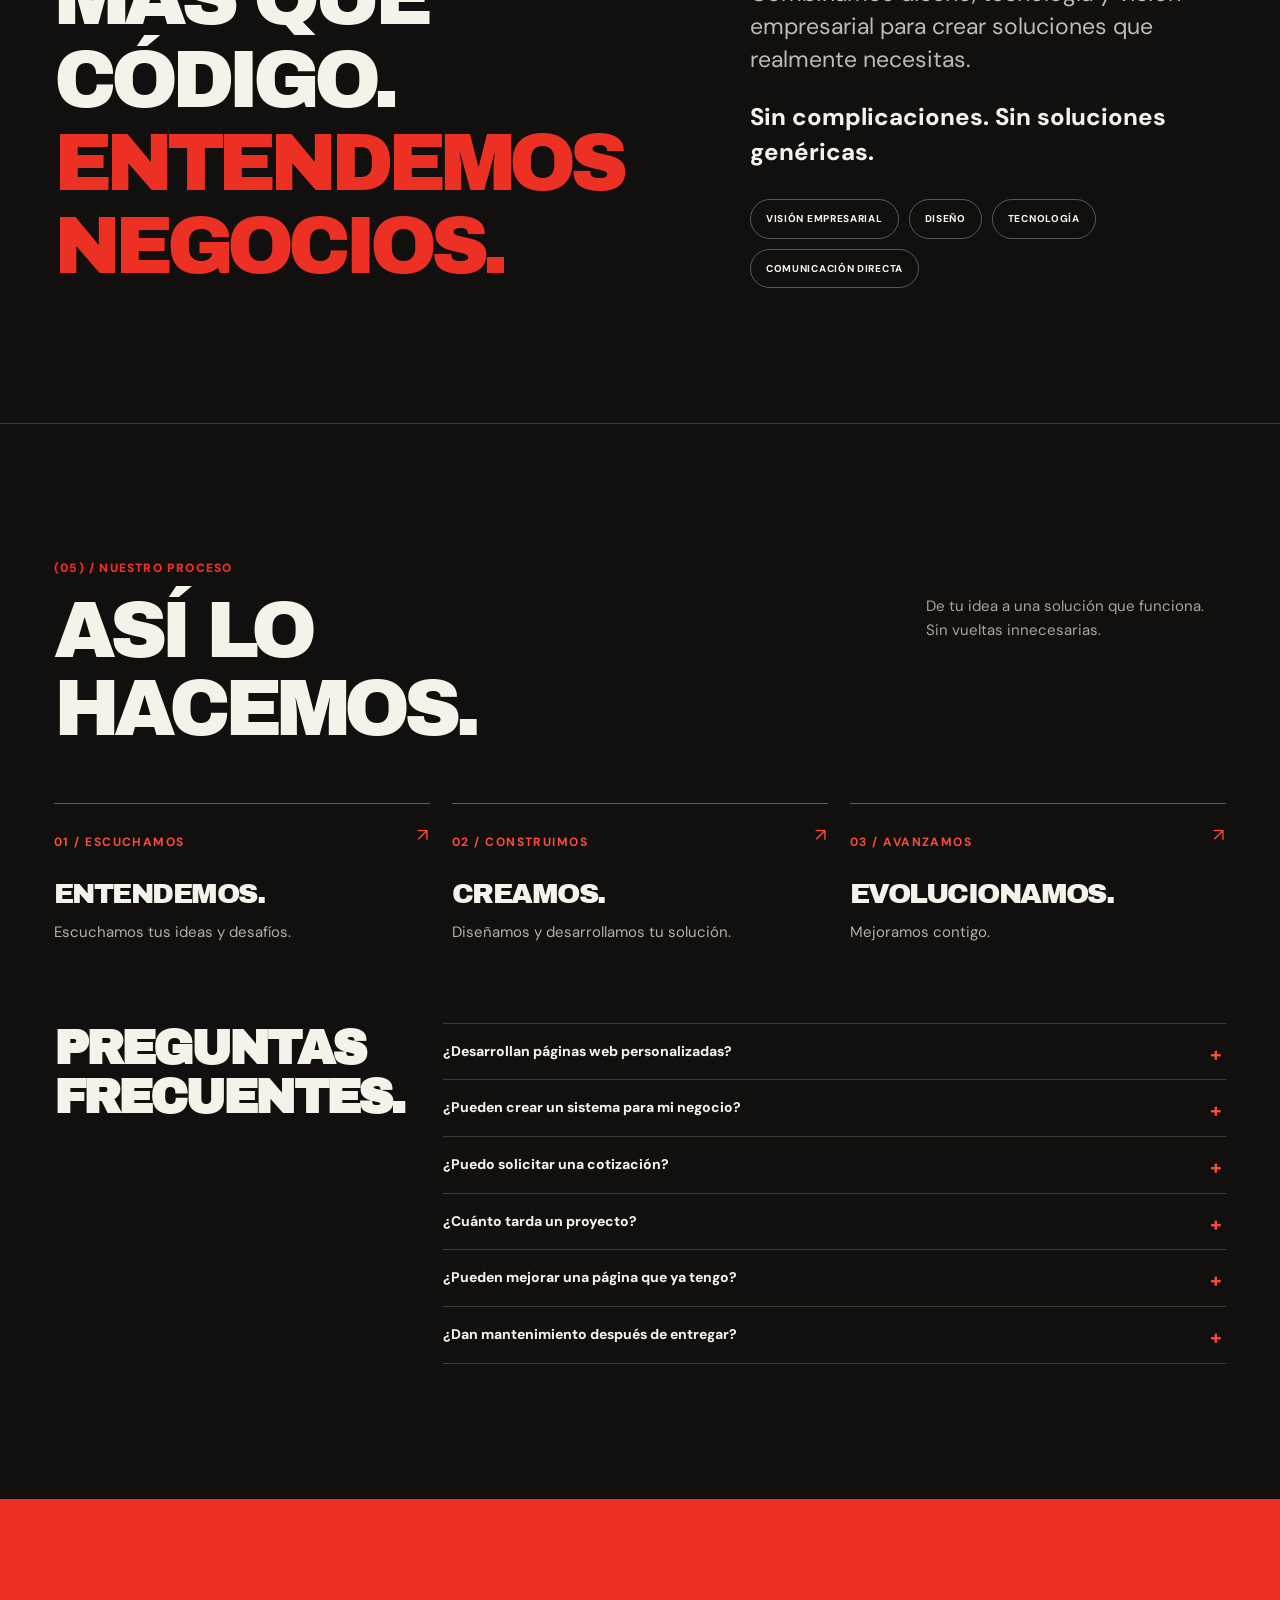
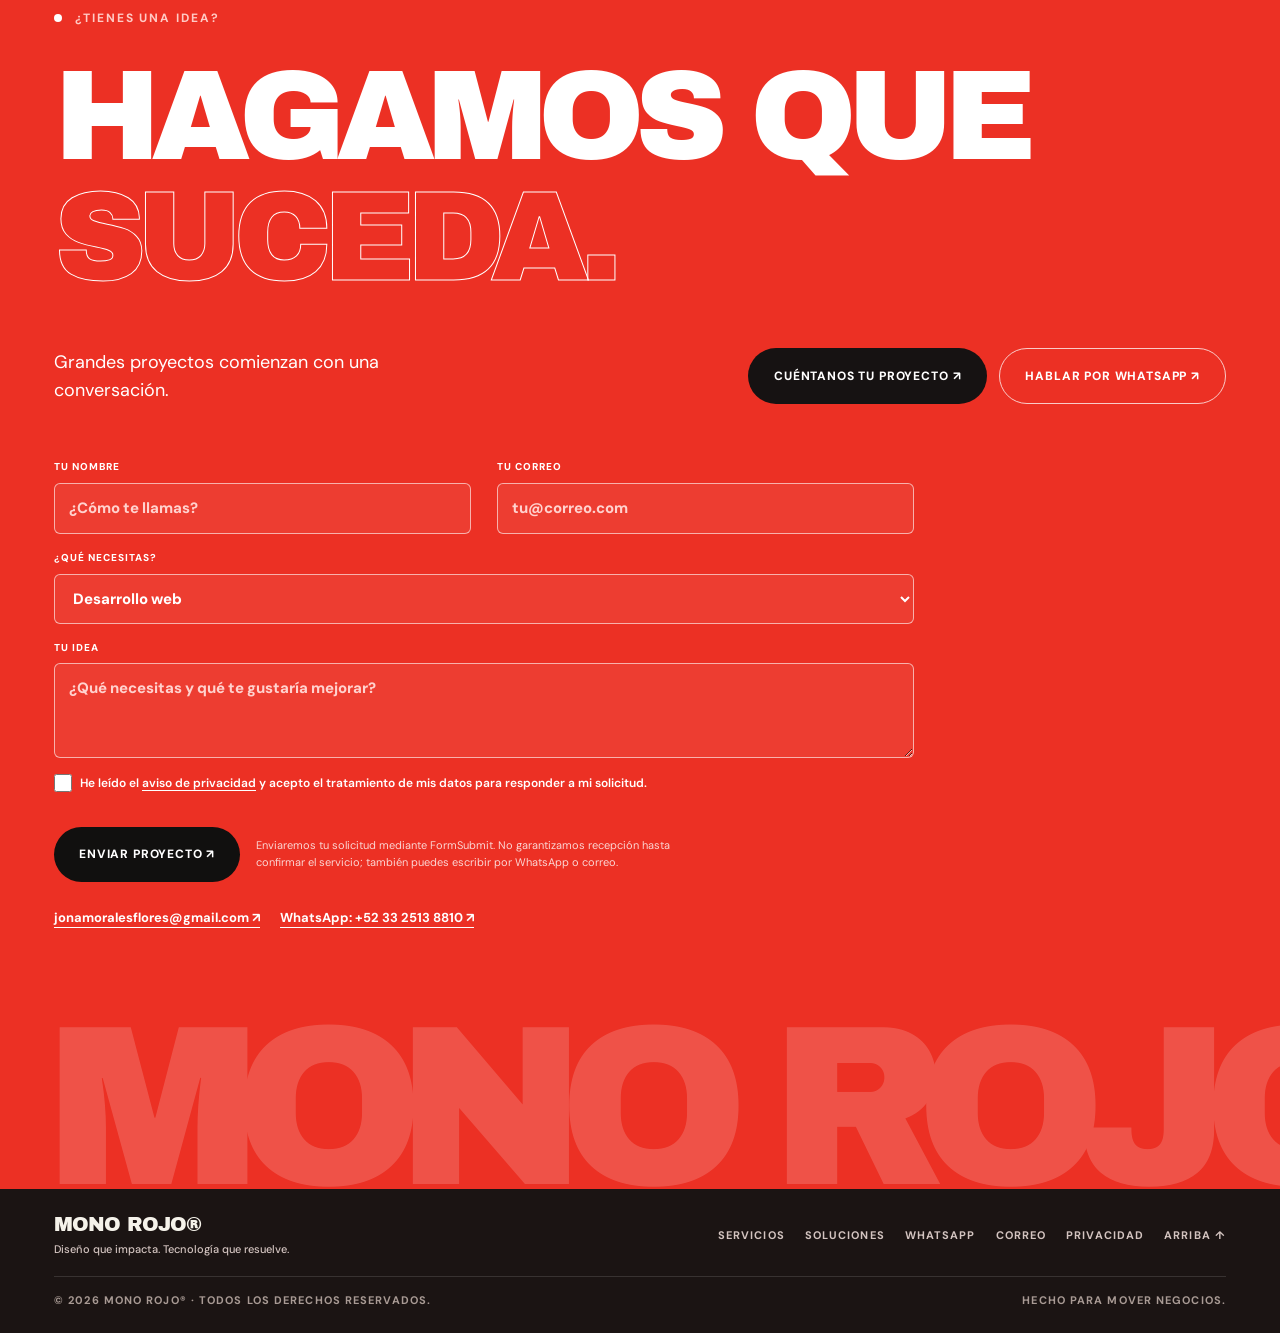
==== commit c9f2c41f: "Add files via upload" ====
--- a/index.html
+++ b/index.html
@@ -1,14 +1,15 @@
-<!doctype html>
+<!DOCTYPE html>
+
 <html lang="es">
 <head>
-<meta charset="utf-8">
-<meta name="viewport" content="width=device-width, initial-scale=1">
-<meta name="theme-color" content="#11100f">
-<meta name="description" content="Mono Rojo®: estudio de soluciones digitales. Diseño web, software a medida, comercio digital y automatización para negocios.">
-<title>Mono Rojo® — Diseño que impacta. Tecnología que resuelve.</title>
-<link rel="preconnect" href="https://fonts.googleapis.com">
-<link rel="preconnect" href="https://fonts.gstatic.com" crossorigin>
-<link href="https://fonts.googleapis.com/css2?family=Archivo+Black&family=DM+Sans:wght@400;500;600;700&display=swap" rel="stylesheet">
+<meta charset="utf-8"/>
+<meta content="width=device-width, initial-scale=1" name="viewport"/>
+<meta content="#11100f" name="theme-color"/>
+<meta content="Mono Rojo® crea sitios web, software a medida, comercio digital y automatización. Explora demos interactivas y platícanos tu idea." name="description"/>
+<title>Mono Rojo® | Diseño web, software y soluciones digitales</title>
+<link href="https://fonts.googleapis.com" rel="preconnect"/>
+<link crossorigin="" href="https://fonts.gstatic.com" rel="preconnect"/>
+<link href="https://fonts.googleapis.com/css2?family=Archivo+Black&amp;family=DM+Sans:wght@400;500;600;700&amp;display=swap" rel="stylesheet"/>
 <style>
 :root{--black:#11100f;--red:#ec3024;--orange:#fb4b3b;--cream:#f5f2ea;--line:rgba(245,242,234,.19);--sub:#bbb6ae;--radius:14px}
 *{box-sizing:border-box}
@@ -298,181 +299,177 @@
 @media(prefers-reduced-motion:reduce){.watermark{transition:none}}
 
 </style>
-</head>
+<meta content="index,follow,max-image-preview:large" name="robots"/><link href="/monorojo/" rel="canonical"/><meta content="website" property="og:type"/><meta content="es_MX" property="og:locale"/><meta content="Mono Rojo®" property="og:site_name"/><meta content="Mono Rojo® — Diseño que impacta. Tecnología que resuelve." property="og:title"/><meta content="Sitios web, software y soluciones digitales. Conoce nuestros servicios y prueba el laboratorio interactivo." property="og:description"/><meta content="assets/mono-rojo-social.png" property="og:image"/><meta content="1200" property="og:image:width"/><meta content="630" property="og:image:height"/><meta content="Mono Rojo®: Diseño que impacta. Tecnología que resuelve." property="og:image:alt"/><meta content="summary_large_image" name="twitter:card"/><meta content="Mono Rojo® — Soluciones digitales" name="twitter:title"/><meta content="Diseño que impacta. Tecnología que resuelve." name="twitter:description"/><meta content="assets/mono-rojo-social.png" name="twitter:image"/><link href="assets/favicon-mono-rojo.png" rel="icon" type="image/png"/><link href="assets/favicon-mono-rojo.png" rel="apple-touch-icon"/><link href="assets/experiencias.css" rel="stylesheet"/><script type="application/ld+json">{"@context":"https://schema.org","@type":"Organization","name":"Mono Rojo","description":"Estudio de soluciones digitales: desarrollo web, software a medida, comercio digital y automatización.","email":"jonamoralesflores@gmail.com","contactPoint":{"@type":"ContactPoint","contactType":"sales","telephone":"+52-33-2513-8810","availableLanguage":"Spanish"}}</script></head>
 <body>
-<div id="progress" aria-hidden="true"></div>
-<div class="watermark" id="site-watermark" aria-hidden="true"></div>
-<nav class="nav" aria-label="Navegación principal">
- <div class="container nav-inner">
-  <a href="#inicio" class="brand"><span class="brand-mark"><img src="[data-uri]" alt=""></span>MONO ROJO<sup>®</sup></a>
-  <div class="nav-links">
-   <a href="#servicios">Servicios</a><a href="#posibilidades">Soluciones</a><a href="#laboratorio">Laboratorio</a><a href="#contacto" class="nav-cta">Hablemos <span aria-hidden="true">↗</span></a>
-  </div>
-  <button class="menu-button" type="button" aria-controls="mobile-menu" aria-expanded="false">MENÚ <span><i></i><i></i></span></button>
- </div>
+<div aria-hidden="true" id="progress"></div>
+<div aria-hidden="true" class="watermark" id="site-watermark"></div>
+<nav aria-label="Navegación principal" class="nav">
+<div class="container nav-inner">
+<a class="brand" href="#inicio"><span class="brand-mark"><img alt="" decoding="async" src="[data-uri]"/></span>MONO ROJO<sup>®</sup></a>
+<div class="nav-links">
+<a href="#servicios">Servicios</a><a href="#posibilidades">Soluciones</a><a href="#laboratorio">Laboratorio</a><a class="nav-cta" href="#contacto">Hablemos <span aria-hidden="true">↗</span></a>
+</div>
+<button aria-controls="mobile-menu" aria-expanded="false" class="menu-button" type="button">MENÚ <span><i></i><i></i></span></button>
+</div>
 </nav>
-<div id="mobile-menu" class="menu-drawer" aria-hidden="true">
- <a href="#servicios">Servicios</a><a href="#posibilidades">Soluciones</a><a href="#laboratorio">Laboratorio</a><a href="#nosotros">Nosotros</a><a href="#proceso">Proceso</a><a href="#contacto">Hablemos ↗</a>
- <small>Mono Rojo® / Estudio digital</small>
+<div aria-hidden="true" class="menu-drawer" id="mobile-menu">
+<a href="#servicios">Servicios</a><a href="#posibilidades">Soluciones</a><a href="#laboratorio">Laboratorio</a><a href="#nosotros">Nosotros</a><a href="#proceso">Proceso</a><a href="#contacto">Hablemos ↗</a>
+<small>Mono Rojo® / Estudio digital</small>
 </div>
 <main>
-<section id="inicio" class="hero">
- <div class="container hero-layout">
- <div>
-  <div class="eyebrow">MONO ROJO® / Estudio de soluciones digitales</div>
-  <h1><span class="headline-line">DISEÑO QUE</span><span class="headline-line outline">IMPACTA.</span><span class="headline-line">TECNOLOGÍA</span><span class="headline-line red">QUE RESUELVE.</span></h1>
-  <p class="hero-copy">Creamos sitios web, software y soluciones digitales que impulsan tu negocio.</p>
-  <div class="hero-actions">
-   <a class="button button-red" href="#contacto">Hablemos de tu proyecto <span aria-hidden="true">↗</span></a>
-   <a class="button button-ghost" href="#posibilidades">Explorar soluciones <span aria-hidden="true">↗</span></a>
-  </div>
-  <div class="hero-meta"><span class="line"></span> Ideas que mueven negocios.</div>
- </div>
- <div class="logo-stage" id="logo-stage" aria-label="Emblema de Mono Rojo">
-  <div class="stage-disk" aria-hidden="true"><span class="tick">M/R — 001</span></div>
-  <div class="stage-image" id="stage-image"><img src="[data-uri]" alt="Logotipo geométrico original de Mono Rojo"></div>
-  <span class="stage-label">Diseño × Tecnología × Negocios ↗</span>
- </div>
- </div>
-</section>
-<div class="marquee" aria-label="Sitios web, sistemas a medida, automatización, tiendas en línea">
- <div class="marquee-track" aria-hidden="true">
- <span>Desarrollo web</span><b>✳</b><span>Software a medida</span><b>✳</b><span>Automatización</span><b>✳</b><span>Comercio digital</span><b>✳</b>
- <span>Desarrollo web</span><b>✳</b><span>Software a medida</span><b>✳</b><span>Automatización</span><b>✳</b><span>Comercio digital</span><b>✳</b>
- </div>
-</div>
-<section id="servicios" class="section">
- <div class="container">
-  <div class="section-top reveal">
-   <div><div class="section-num">(01) / LO QUE HACEMOS</div><h2 class="section-title">UNA IDEA.<br>MUCHAS POSIBILIDADES.</h2></div>
-   <p class="section-desc">Diseño, tecnología y soluciones para que tu negocio destaque, venda y funcione mejor.</p>
-  </div>
-  <div class="services">
-   <article class="service reveal"><button class="service-btn" type="button" aria-expanded="true" aria-controls="service-web"><span class="service-n">01/</span><span class="service-name">Desarrollo web</span><span class="service-type">Diseño + estrategia</span><span class="service-plus" aria-hidden="true">+</span></button><div class="service-body" id="service-web"><strong>Tu marca merece destacar.</strong><p>Sitios web rápidos, modernos y diseñados para convertir visitas en oportunidades.</p><a href="#contacto" data-service="Desarrollo web">Quiero una web ↗</a></div></article>
-   <article class="service reveal"><button class="service-btn" type="button" aria-expanded="false" aria-controls="service-software"><span class="service-n">02/</span><span class="service-name">Software a medida</span><span class="service-type">Sistemas + operación</span><span class="service-plus" aria-hidden="true">+</span></button><div class="service-body" id="service-software" hidden><strong>Tu negocio. Tus reglas.</strong><p>Sistemas y aplicaciones que se adaptan a tu operación, no al revés.</p><a href="#contacto" data-service="Software a medida">Hablemos de tu sistema ↗</a></div></article>
-   <article class="service reveal"><button class="service-btn" type="button" aria-expanded="false" aria-controls="service-commerce"><span class="service-n">03/</span><span class="service-name">Comercio digital</span><span class="service-type">Ventas + plataformas</span><span class="service-plus" aria-hidden="true">+</span></button><div class="service-body" id="service-commerce" hidden><strong>Haz que tu negocio venda más.</strong><p>Tiendas en línea y plataformas comerciales que conectan productos con clientes.</p><a href="#contacto" data-service="Comercio digital">Quiero vender más ↗</a></div></article>
-   <article class="service reveal"><button class="service-btn" type="button" aria-expanded="false" aria-controls="service-automation"><span class="service-n">04/</span><span class="service-name">Automatización</span><span class="service-type">Procesos + IA</span><span class="service-plus" aria-hidden="true">+</span></button><div class="service-body" id="service-automation" hidden><strong>Menos trabajo manual. Más resultados.</strong><p>Conectamos herramientas y automatizamos procesos para que tu negocio avance.</p><a href="#contacto" data-service="Automatización e IA">Quiero automatizar ↗</a></div></article>
-  </div>
- </div>
-</section>
-<section id="laboratorio" class="section lab">
- <div class="container">
-  <div class="section-top reveal">
-   <div><div class="section-num">(02) / NUESTRO LABORATORIO</div><h2 class="section-title">IDEAS EN<br>MOVIMIENTO.</h2></div>
-   <p class="section-desc">Tres demostraciones visuales para imaginar posibilidades. Son conceptos, no proyectos de clientes.</p>
-  </div>
-  <div class="lab-tabs reveal" role="tablist" aria-label="Tipo de demostración">
-    <button class="tab" role="tab" aria-selected="true" data-demo="web" id="tab-web" aria-controls="lab-preview">01 / Sitio web</button>
-    <button class="tab" role="tab" aria-selected="false" data-demo="sys" id="tab-sys" aria-controls="lab-preview">02 / Sistema</button>
-    <button class="tab" role="tab" aria-selected="false" data-demo="aut" id="tab-aut" aria-controls="lab-preview">03 / Automatización</button>
-  </div>
-  <div class="lab-viewport reveal" id="lab-preview" role="tabpanel" aria-labelledby="tab-web">
-   <div class="lab-info"><div><div class="small" id="lab-code">Concepto / 01</div><h3 id="lab-title">Una web que habla por ti.</h3><p id="lab-desc">Diseño editorial, mensaje claro y un recorrido que guía hacia el contacto o la compra.</p></div><div class="note">↖ Cambia de pestaña para explorar</div></div>
-   <div class="lab-art" id="lab-art">
-   <div class="mock"><div class="mock-top"><i></i><i></i><i></i><span>CONCEPTO — SITIO WEB</span></div><div class="webmock"><div><div class="mini-label">UNA NUEVA FORMA DE VENDER</div><h4>Hazlo<br>visible.</h4><p>Una buena idea merece una experiencia inolvidable.</p><button type="button" tabindex="-1">Conoce más ↗</button></div><div class="product"><div class="circle"></div><div class="corner">↗</div></div></div></div>
-   </div>
-  </div>
-  <div class="lab-legend"><span>Vistas y datos ilustrativos · No son clientes reales</span><span>Diseño conceptual / Mono Rojo®</span></div>
- </div>
-</section>
-<section id="posibilidades" class="section solutions-section">
- <div class="container">
-  <div class="section-top reveal"><div><div class="section-num">(03) / QUÉ PODEMOS CREAR</div><h2 class="section-title">SOLUCIONES PARA<br>IDEAS REALES.</h2></div><p class="section-desc">Selecciona una categoría y descubre lo que podemos desarrollar para ti.</p></div>
-  <div class="solutions-tabs reveal" role="tablist" aria-label="Categorías de soluciones">
-  <button class="solution-tab" id="solutions-tab-web" type="button" role="tab" aria-controls="solutions-group-web" aria-selected="true" tabindex="0" data-solution="web">01 / Desarrollo web</button>
-  <button class="solution-tab" id="solutions-tab-software" type="button" role="tab" aria-controls="solutions-group-software" aria-selected="false" tabindex="-1" data-solution="software">02 / Software a medida</button>
-  <button class="solution-tab" id="solutions-tab-commerce" type="button" role="tab" aria-controls="solutions-group-commerce" aria-selected="false" tabindex="-1" data-solution="commerce">03 / Comercio digital</button>
-  <button class="solution-tab" id="solutions-tab-automation" type="button" role="tab" aria-controls="solutions-group-automation" aria-selected="false" tabindex="-1" data-solution="automation">04 / Automatización e IA</button>
-  </div>
-  <div class="solutions-panel reveal">
- <div class="solutions-group" role="tabpanel" tabindex="0" id="solutions-group-web" aria-labelledby="solutions-tab-web">
-  <ul class="solutions-grid">
-    <li class="solution-card">Sitios corporativos</li>
-    <li class="solution-card">Landing pages</li>
-    <li class="solution-card">Portafolios digitales</li>
-    <li class="solution-card">Catálogos interactivos</li>
-    <li class="solution-card">Páginas para restaurantes</li>
-    <li class="solution-card">Sitios para profesionales</li>
-    <li class="solution-card">Plataformas de reservaciones</li>
-  </ul>
- </div>
- <div class="solutions-group" role="tabpanel" tabindex="0" id="solutions-group-software" aria-labelledby="solutions-tab-software" hidden>
-  <ul class="solutions-grid">
-    <li class="solution-card">Sistemas de inventarios</li>
-    <li class="solution-card">Control de compras</li>
-    <li class="solution-card">Gestión de proveedores</li>
-    <li class="solution-card">Sistemas de cotizaciones</li>
-    <li class="solution-card">Paneles administrativos</li>
-    <li class="solution-card">CRM personalizados</li>
-    <li class="solution-card">Control de proyectos</li>
-    <li class="solution-card">Aplicaciones web internas</li>
-    <li class="solution-card">Sistemas de órdenes de trabajo</li>
-  </ul>
- </div>
- <div class="solutions-group" role="tabpanel" tabindex="0" id="solutions-group-commerce" aria-labelledby="solutions-tab-commerce" hidden>
-  <ul class="solutions-grid">
-    <li class="solution-card">Tiendas en línea</li>
-    <li class="solution-card">Catálogos con WhatsApp</li>
-    <li class="solution-card">Plataformas de pedidos</li>
-    <li class="solution-card">Sistemas de cotización</li>
-    <li class="solution-card">Integración de pagos</li>
-    <li class="solution-card">Seguimiento comercial</li>
-  </ul>
- </div>
- <div class="solutions-group" role="tabpanel" tabindex="0" id="solutions-group-automation" aria-labelledby="solutions-tab-automation" hidden>
-  <ul class="solutions-grid">
-    <li class="solution-card">Automatización de reportes</li>
-    <li class="solution-card">Integración de formularios</li>
-    <li class="solution-card">Notificaciones automáticas</li>
-    <li class="solution-card">Seguimiento de solicitudes</li>
-    <li class="solution-card">Flujos de aprobación</li>
-    <li class="solution-card">Asistentes virtuales</li>
-    <li class="solution-card">Automatizaciones con IA</li>
-    <li class="solution-card">Dashboards e indicadores</li>
-  </ul>
- </div>
-  </div>
-  <div class="solutions-bottom reveal"><span>Ejemplos de lo que podemos desarrollar. No son proyectos realizados.</span><a href="#contacto">¿Tienes otra idea? Hablemos ↗</a></div>
- </div>
-</section>
-<section id="nosotros" class="section about">
- <div class="container about-grid">
-  <div class="reveal"><div class="section-num">(04) / LO QUE NOS HACE DIFERENTES</div><h2>MÁS QUE<br>CÓDIGO.<br><em>ENTENDEMOS<br>NEGOCIOS.</em></h2></div>
-  <div class="about-text reveal"><p>Combinamos diseño, tecnología y visión empresarial para crear soluciones que realmente necesitas.</p><p class="about-kicker">Sin complicaciones. Sin soluciones genéricas.</p><div class="about-chips"><span>Visión empresarial</span><span>Diseño</span><span>Tecnología</span><span>Comunicación directa</span></div></div>
- </div>
-</section>
-<section id="proceso" class="section process">
- <div class="container">
-  <div class="section-top reveal"><div><div class="section-num">(05) / NUESTRO PROCESO</div><h2 class="section-title">ASÍ LO<br>HACEMOS.</h2></div><p class="section-desc">De tu idea a una solución que funciona. Sin vueltas innecesarias.</p></div>
-  <div class="process-grid">
-   <article class="process-step reveal"><span class="process-number">01 / ESCUCHAMOS</span><h3>ENTENDEMOS.</h3><p>Escuchamos tus ideas y desafíos.</p></article>
-   <article class="process-step reveal"><span class="process-number">02 / CONSTRUIMOS</span><h3>CREAMOS.</h3><p>Diseñamos y desarrollamos tu solución.</p></article>
-   <article class="process-step reveal"><span class="process-number">03 / AVANZAMOS</span><h3>EVOLUCIONAMOS.</h3><p>Mejoramos contigo.</p></article>
-  </div>
- </div>
-</section>
-<section id="contacto" class="cta">
- <div class="container">
-  <div class="eyebrow">¿TIENES UNA IDEA?</div>
-  <h2 class="reveal">HAGAMOS QUE<br><span class="outline">SUCEDA.</span></h2>
-  <div class="cta-row reveal"><p>Grandes proyectos comienzan con una conversación.</p><div class="cta-buttons"><a class="button" href="#contact-form">CUÉNTANOS TU PROYECTO ↗</a><a class="button button-secondary" href="https://wa.me/523325138810?text=Hola%2C%20vi%20la%20p%C3%A1gina%20de%20Mono%20Rojo%20y%20me%20gustar%C3%ADa%20platicar%20sobre%20un%20proyecto." target="_blank" rel="noopener noreferrer">HABLAR POR WHATSAPP ↗</a></div></div>
-  <form class="contact-form reveal" id="contact-form" action="https://formsubmit.co/jonamoralesflores@gmail.com" method="POST" accept-charset="UTF-8">
-   <input type="hidden" name="_subject" value="Nuevo proyecto desde Mono Rojo®">
-   <input type="hidden" name="_template" value="table">
-   <label class="honeypot" aria-hidden="true">No llenar <input type="text" name="_honey" tabindex="-1" autocomplete="off"></label>
-   <label>Tu nombre <input id="contact-name" name="nombre" placeholder="¿Cómo te llamas?" autocomplete="name" required maxlength="100"></label>
-   <label>Tu correo <input id="contact-email" name="email" type="email" placeholder="nombre@empresa.com" autocomplete="email" required maxlength="160"></label>
-   <label class="wide">¿Qué necesitas? <select id="contact-service" name="servicio"><option>Desarrollo web</option><option>Software a medida</option><option>Comercio digital</option><option>Automatización e IA</option><option>Necesito orientación</option></select></label>
-   <label class="wide">Tu idea <textarea id="contact-message" name="mensaje" placeholder="Cuéntanos brevemente qué quieres lograr..." maxlength="3000" required></textarea></label>
-   <div class="wide contact-actions"><button class="button" type="submit">ENVIAR PROYECTO ↗</button><div class="c-hint">El formulario envía tu mensaje por FormSubmit. También puedes escribirnos directamente por WhatsApp o correo.</div></div>
-  </form>
-  <div class="contact-shortcuts reveal"><a href="mailto:jonamoralesflores@gmail.com">jonamoralesflores@gmail.com ↗</a><a href="https://wa.me/523325138810?text=Hola%2C%20vi%20la%20p%C3%A1gina%20de%20Mono%20Rojo%20y%20me%20gustar%C3%ADa%20platicar%20sobre%20un%20proyecto." target="_blank" rel="noopener noreferrer">WhatsApp: +52 33 2513 8810 ↗</a></div>
-  <div class="bottom-giant" aria-hidden="true">MONO ROJO</div>
- </div>
+<section class="hero" id="inicio">
+<div class="container hero-layout">
+<div>
+<div class="eyebrow">MONO ROJO® / Estudio de soluciones digitales</div>
+<h1><span class="headline-line">DISEÑO QUE</span><span class="headline-line outline">IMPACTA.</span><span class="headline-line">TECNOLOGÍA</span><span class="headline-line red">QUE RESUELVE.</span></h1>
+<p class="hero-copy">Creamos sitios web, software y soluciones digitales que impulsan tu negocio.</p>
+<div class="hero-actions">
+<a class="button button-red" href="#contacto">Hablemos de tu proyecto <span aria-hidden="true">↗</span></a>
+<a class="button button-ghost" href="#posibilidades">Explorar soluciones <span aria-hidden="true">↗</span></a>
+</div>
+<div class="hero-meta"><span class="line"></span> Ideas que mueven negocios.</div>
+</div>
+<div aria-label="Emblema de Mono Rojo" class="logo-stage" id="logo-stage">
+<div aria-hidden="true" class="stage-disk"><span class="tick">M/R — 001</span></div>
+<div class="stage-image" id="stage-image"><img alt="Logotipo geométrico original de Mono Rojo" decoding="async" src="[data-uri]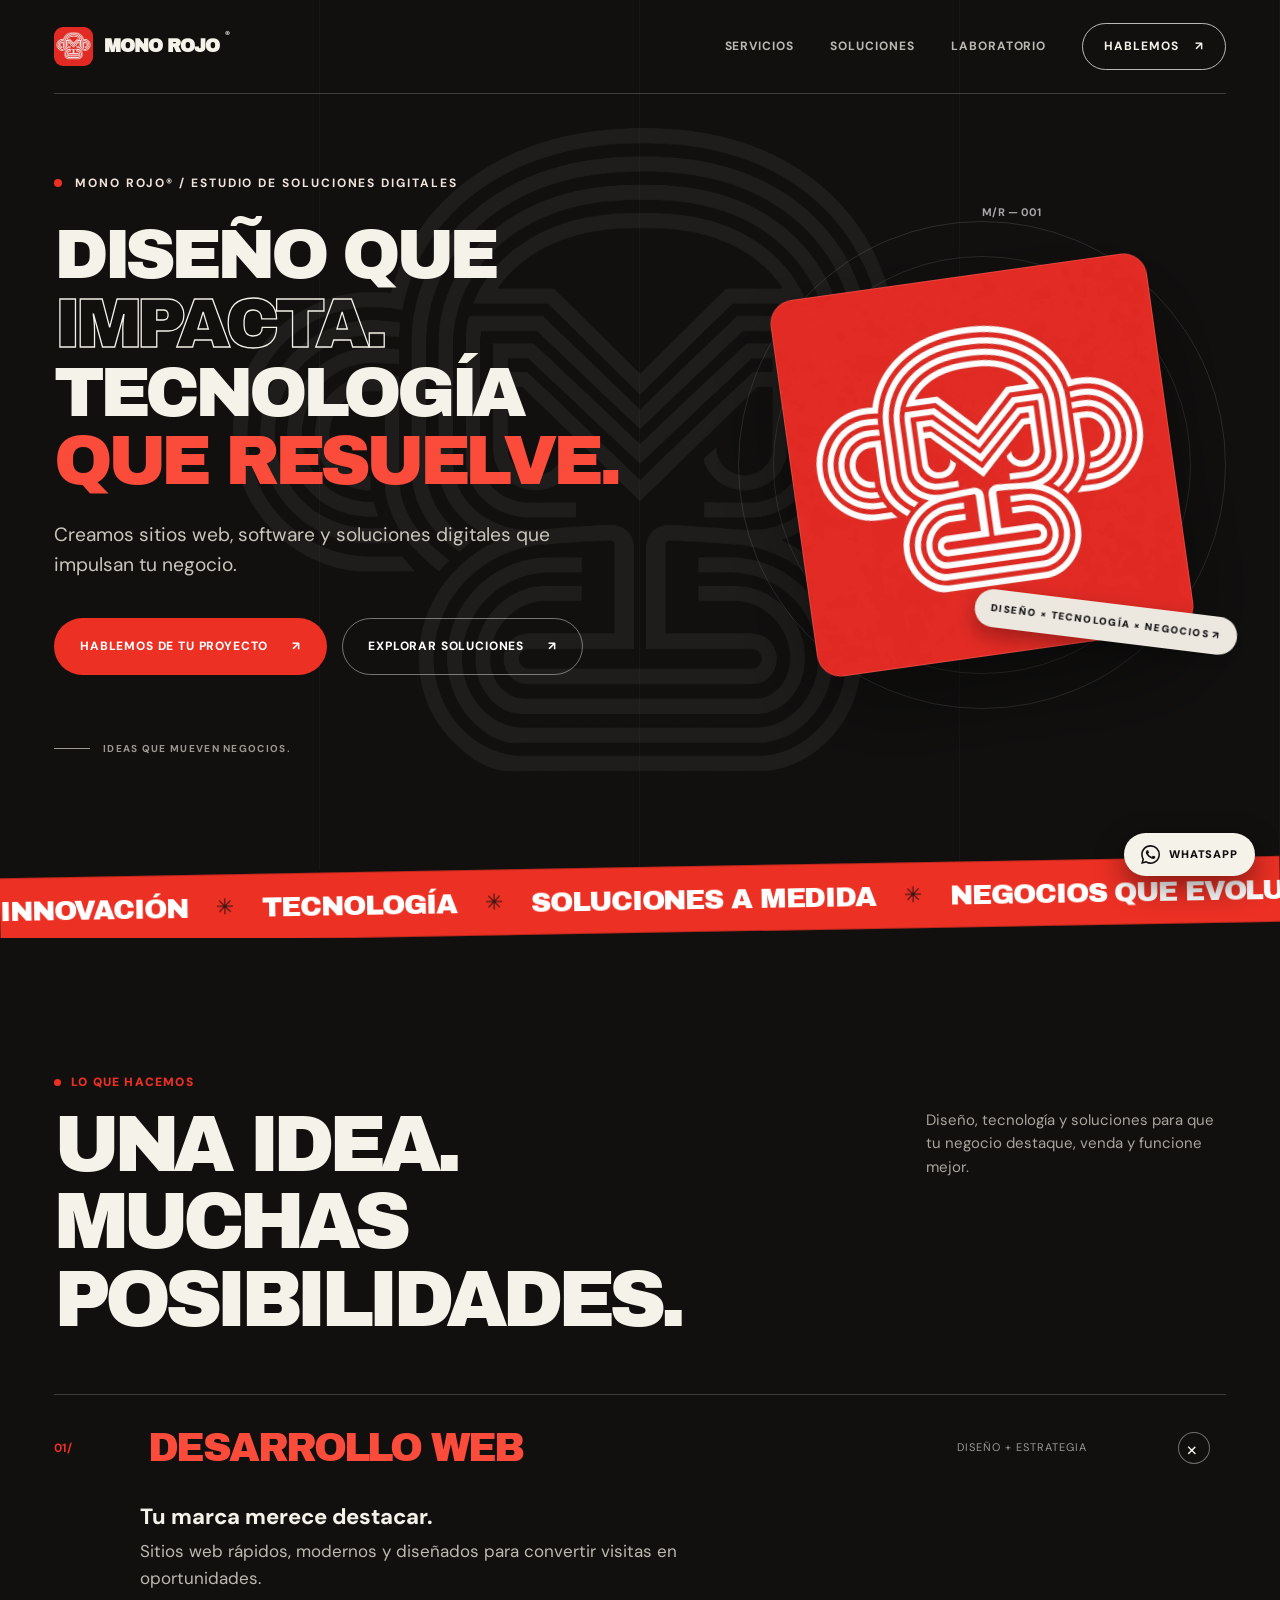
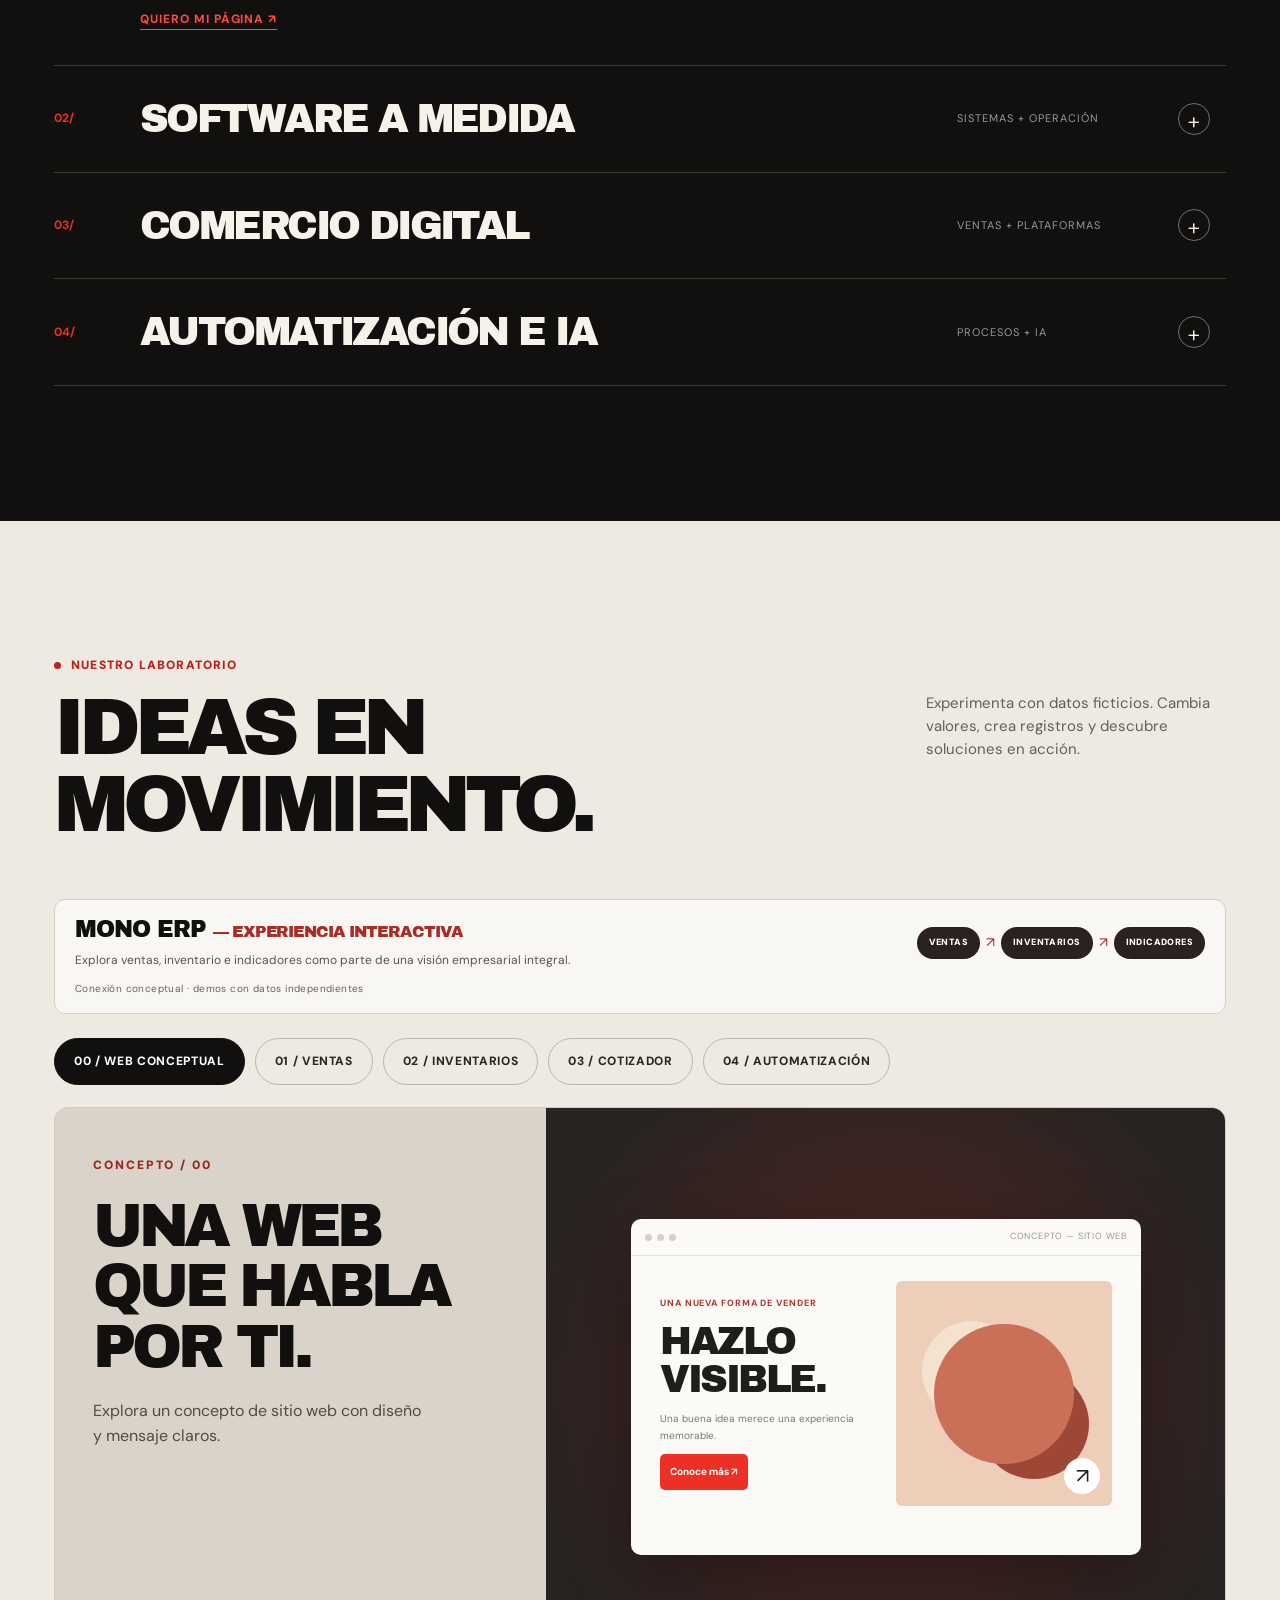
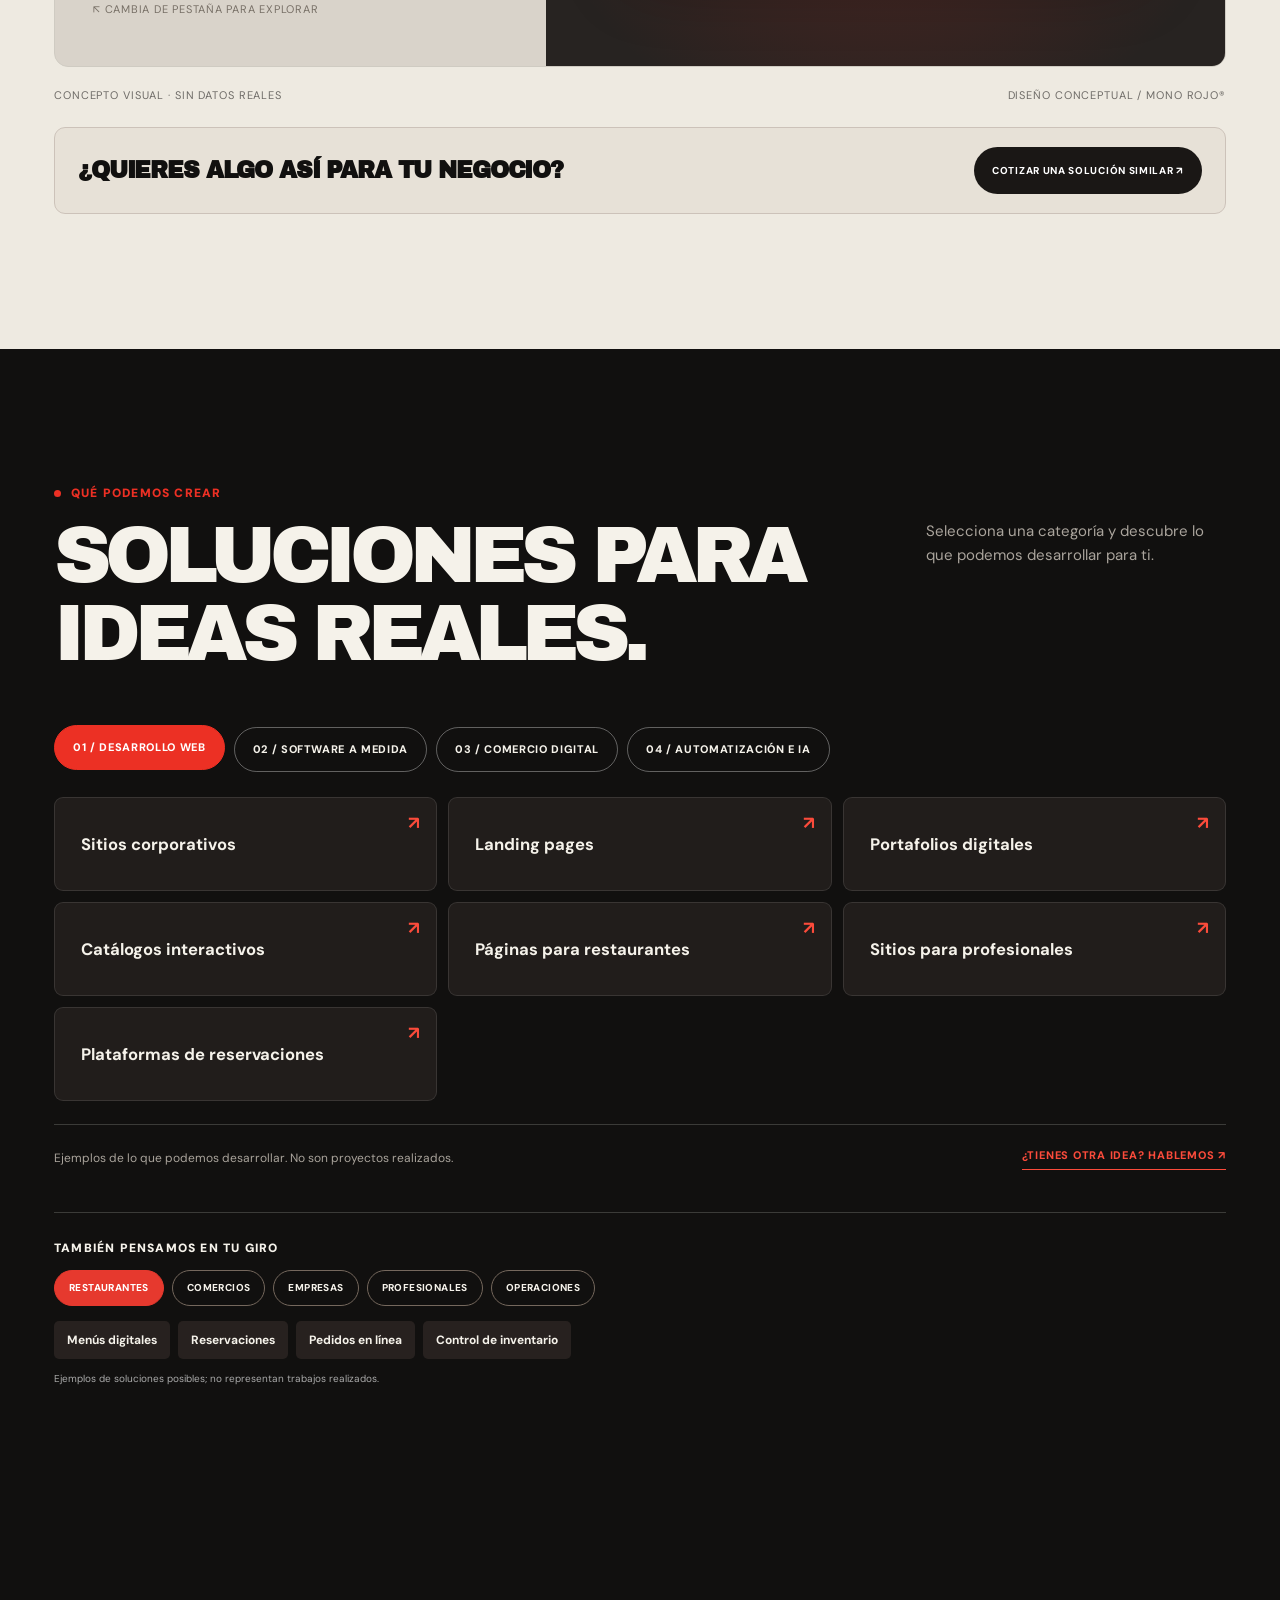
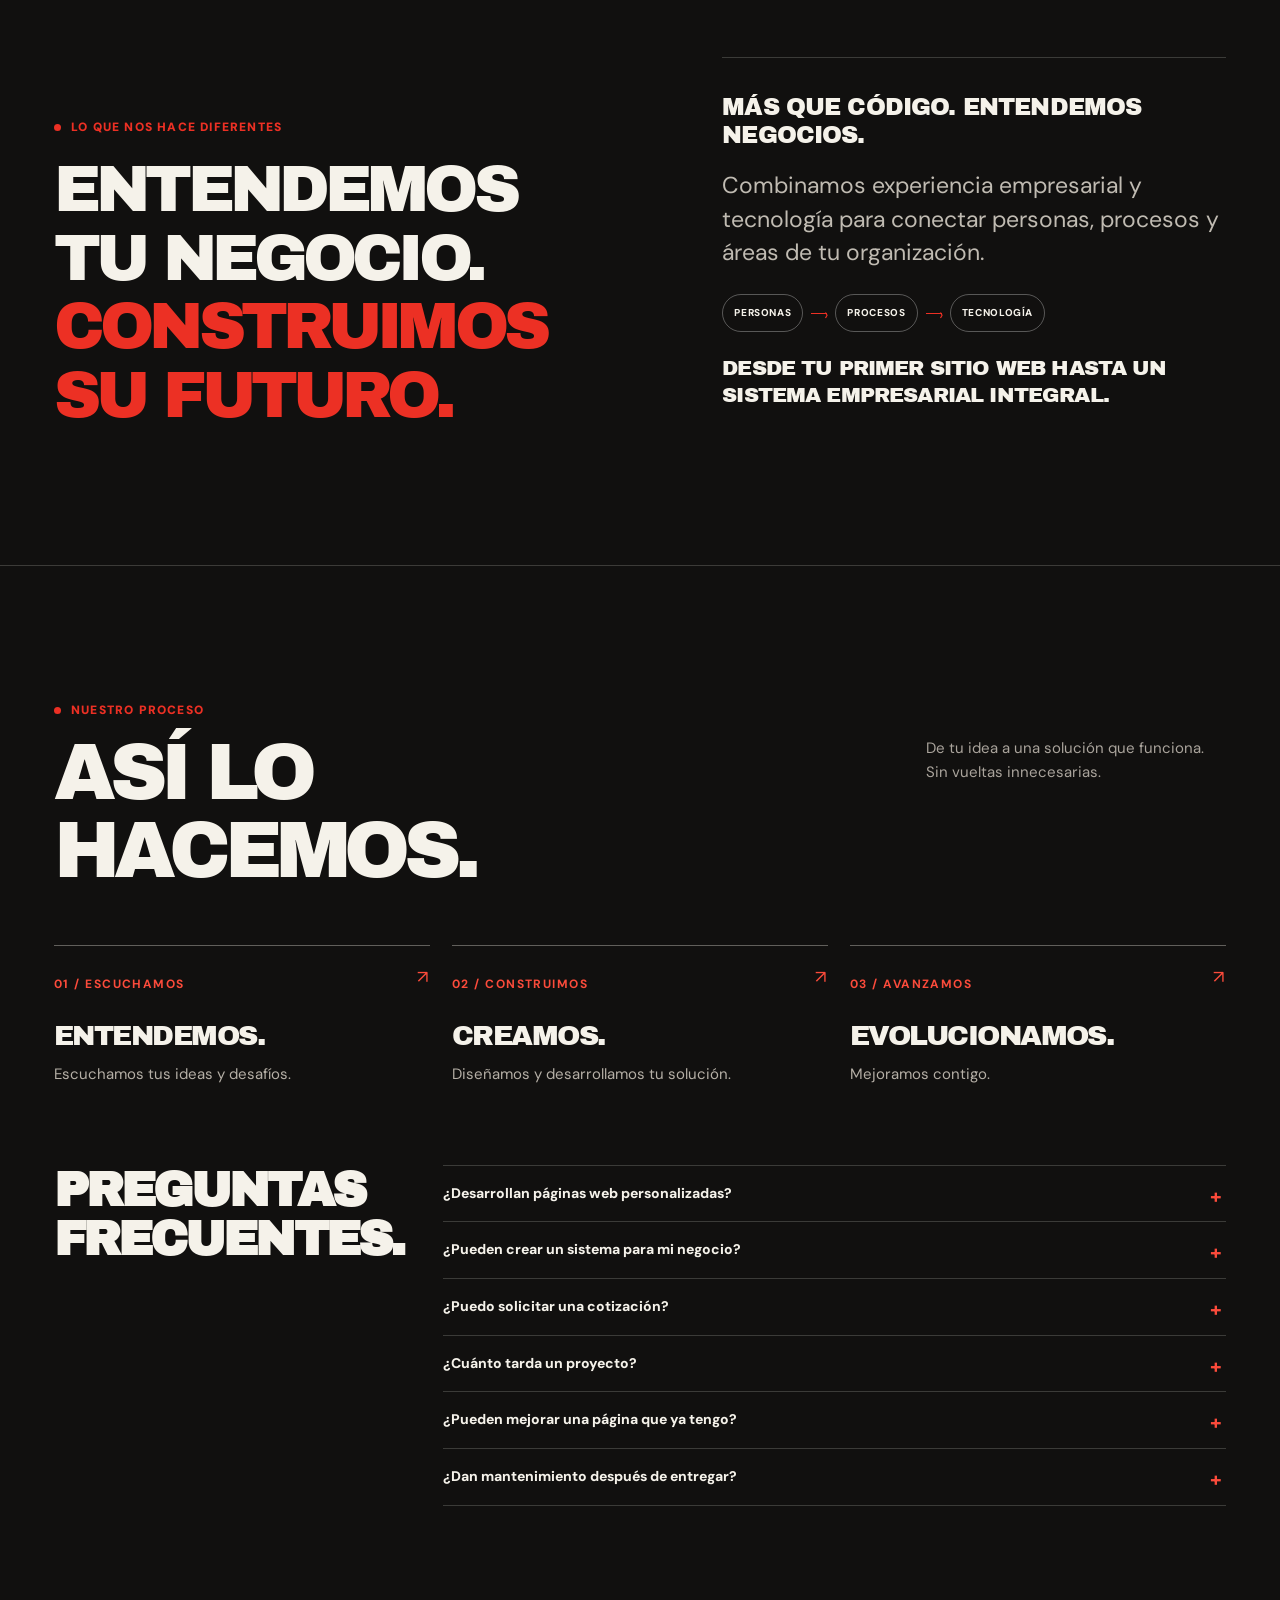
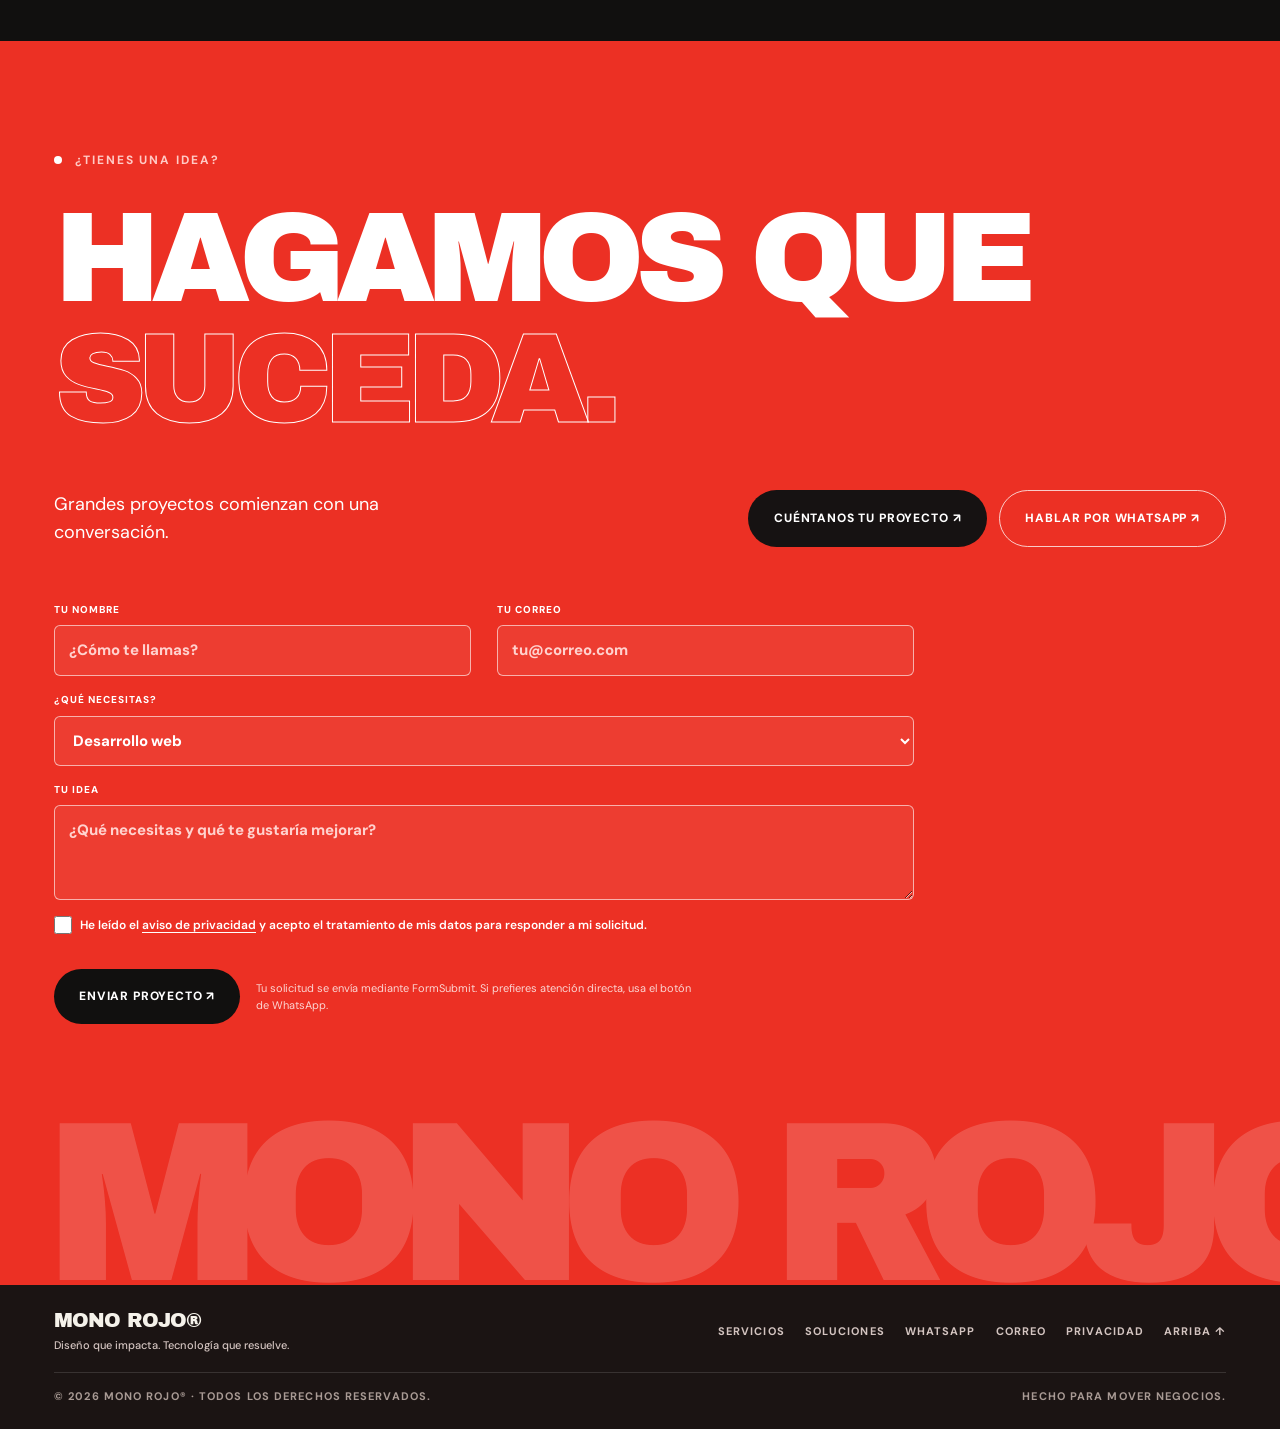
==== commit a8551190: "Add files via upload" ====
--- a/index.html
+++ b/index.html
@@ -298,8 +298,50 @@
 }
 @media(prefers-reduced-motion:reduce){.watermark{transition:none}}
 
+
+/* MONO ROJO V6 — ajustes evolutivos, sin reestructurar la V5 */
+.section-num{display:flex;align-items:center;gap:10px}
+.section-bullet{width:7px;height:7px;border-radius:50%;background:currentColor;display:inline-block;flex:none}
+.marquee-track{gap:0;animation:marquee 38s linear infinite;will-change:transform}
+.marquee-set{display:flex;align-items:center;gap:28px;padding-right:28px;flex:none}
+.marquee-track span{color:white;white-space:nowrap;flex:none}
+.marquee-track b{flex:none;color:#361411;font-size:clamp(14px,2.1vw,22px)}
+@media(max-width:760px){.marquee-track{animation-duration:31s}.marquee-set{gap:19px;padding-right:19px}.marquee-track span{font-size:clamp(16px,4.2vw,21px)}}
+@media(prefers-reduced-motion:reduce){.marquee-track{animation:none;transform:none;will-change:auto}}
+.erp-service-chips{display:flex;gap:7px;flex-wrap:wrap;margin-top:20px}
+.erp-service-chips span{display:inline-flex;font-size:10px;font-weight:800;letter-spacing:.04em;text-transform:uppercase;border:1px solid rgba(255,255,255,.25);border-radius:50px;padding:8px 11px;color:#ebe3da}
+.service-body .service-scope{display:block;margin-top:14px;font-size:11px;color:#aaa49c}
+.erp-panel-heading{display:flex;justify-content:space-between;align-items:flex-start;gap:20px;margin:0 0 18px}
+.erp-panel-heading strong{font:clamp(19px,2.7vw,31px)/1.1 "Archivo Black",sans-serif;letter-spacing:-.045em}
+.erp-panel-heading p{color:#b6b0a9;font-size:13px;margin:9px 0 0}
+.erp-panel-heading>span{font-weight:900;color:var(--orange);font-size:10px;letter-spacing:.09em;text-align:right;flex:none}
+.erp-solutions-grid{grid-template-columns:repeat(4,minmax(0,1fr));gap:9px}
+.erp-solutions-grid .solution-card{min-height:78px;padding:18px 24px 16px 16px;font-size:13px}
+.erp-solutions-grid .solution-card:after{font-size:13px;right:9px;top:9px}
+.erp-disclaimer{color:#a8a09a;font-size:11px;margin:16px 0 0}
+.about-grid{grid-template-columns:1.08fr .92fr;gap:6vw}
+.about h2{font-size:clamp(40px,5.1vw,81px);line-height:1.05;letter-spacing:-.074em}
+.about-text .about-claim{font:clamp(17px,1.9vw,24px)/1.18 "Archivo Black",sans-serif;letter-spacing:-.035em;color:var(--cream);margin:0 0 20px}
+.about-text .about-kicker{font:clamp(16px,1.65vw,21px)/1.3 "Archivo Black",sans-serif;letter-spacing:-.04em;color:var(--cream);margin-top:23px}
+.enterprise-link{display:flex;align-items:center;gap:8px;flex-wrap:wrap;margin:25px 0 0}
+.enterprise-link span{font-size:10px;letter-spacing:.065em;font-weight:800;color:var(--cream);padding:10px 11px;border:1px solid rgba(255,255,255,.3);border-radius:30px}
+.enterprise-link i{width:16px;height:1px;background:var(--red);position:relative}
+.enterprise-link i:after{content:'›';position:absolute;right:-1px;top:-10px;color:var(--red);font-style:normal;font-size:16px}
+.erp-lab-strip{display:flex;gap:12px 20px;align-items:center;flex-wrap:wrap;background:#fff9;border:1px solid #d7cec6;border-radius:11px;padding:17px 20px;margin:0 0 24px}
+.erp-lab-strip>div:first-child{flex:1 1 270px}
+.erp-lab-strip strong{font:clamp(17px,2vw,23px) "Archivo Black",sans-serif;letter-spacing:-.045em}
+.erp-lab-strip strong span{color:#aa2d24;font-size:.7em}
+.erp-lab-strip p{margin:7px 0 0;font-size:12px;color:#5a534c;line-height:1.4}
+.erp-lab-flow{display:flex;align-items:center;gap:6px;flex-wrap:wrap}
+.erp-lab-flow span{font-size:9px;font-weight:900;background:#29221f;color:#fff;border-radius:50px;padding:9px 12px;letter-spacing:.045em}
+.erp-lab-flow i{color:#b12d24;font-style:normal;font-size:14px}
+.erp-lab-strip>small{flex-basis:100%;font-size:10px;letter-spacing:.04em;color:#6b615b}
+@media(max-width:900px){.erp-solutions-grid{grid-template-columns:repeat(3,minmax(0,1fr))}.erp-panel-heading{flex-direction:column;gap:10px}.erp-panel-heading>span{text-align:left}}
+@media(max-width:760px){.about-grid{grid-template-columns:1fr;gap:26px}.about h2{font-size:clamp(37px,8.25vw,64px)}.about-text{padding-top:23px}.erp-solutions-grid{grid-template-columns:repeat(2,minmax(0,1fr))}.erp-solutions-grid .solution-card{min-height:75px}.erp-lab-strip{padding:14px 15px}}
+@media(max-width:390px){.about h2{font-size:clamp(35px,8.5vw,44px)}.erp-solutions-grid .solution-card{font-size:12px;padding:16px 20px 16px 12px}.erp-lab-flow span{font-size:8px;padding:8px 9px}}
+
 </style>
-<meta content="index,follow,max-image-preview:large" name="robots"/><link href="/monorojo/" rel="canonical"/><meta content="website" property="og:type"/><meta content="es_MX" property="og:locale"/><meta content="Mono Rojo®" property="og:site_name"/><meta content="Mono Rojo® — Diseño que impacta. Tecnología que resuelve." property="og:title"/><meta content="Sitios web, software y soluciones digitales. Conoce nuestros servicios y prueba el laboratorio interactivo." property="og:description"/><meta content="assets/mono-rojo-social.png" property="og:image"/><meta content="1200" property="og:image:width"/><meta content="630" property="og:image:height"/><meta content="Mono Rojo®: Diseño que impacta. Tecnología que resuelve." property="og:image:alt"/><meta content="summary_large_image" name="twitter:card"/><meta content="Mono Rojo® — Soluciones digitales" name="twitter:title"/><meta content="Diseño que impacta. Tecnología que resuelve." name="twitter:description"/><meta content="assets/mono-rojo-social.png" name="twitter:image"/><link href="assets/favicon-mono-rojo.png" rel="icon" type="image/png"/><link href="assets/favicon-mono-rojo.png" rel="apple-touch-icon"/><link href="assets/experiencias.css" rel="stylesheet"/><script type="application/ld+json">{"@context":"https://schema.org","@type":"Organization","name":"Mono Rojo","description":"Estudio de soluciones digitales: desarrollo web, software a medida, comercio digital y automatización.","email":"jonamoralesflores@gmail.com","contactPoint":{"@type":"ContactPoint","contactType":"sales","telephone":"+52-33-2513-8810","availableLanguage":"Spanish"}}</script></head>
+<meta content="index,follow,max-image-preview:large" name="robots"/><link href="https://jonamof.github.io/monorojo/" rel="canonical"/><meta content="website" property="og:type"/><meta content="https://jonamof.github.io/monorojo/" property="og:url"/><meta content="es_MX" property="og:locale"/><meta content="Mono Rojo®" property="og:site_name"/><meta content="Mono Rojo® — Diseño que impacta. Tecnología que resuelve." property="og:title"/><meta content="Sitios web, software y soluciones digitales. Conoce nuestros servicios y prueba el laboratorio interactivo." property="og:description"/><meta content="https://jonamof.github.io/monorojo/assets/mono-rojo-social.png" property="og:image"/><meta content="1200" property="og:image:width"/><meta content="630" property="og:image:height"/><meta content="Mono Rojo®: Diseño que impacta. Tecnología que resuelve." property="og:image:alt"/><meta content="summary_large_image" name="twitter:card"/><meta content="Mono Rojo® — Soluciones digitales" name="twitter:title"/><meta content="Diseño que impacta. Tecnología que resuelve." name="twitter:description"/><meta content="https://jonamof.github.io/monorojo/assets/mono-rojo-social.png" name="twitter:image"/><link href="assets/favicon-mono-rojo.png" rel="icon" type="image/png"/><link href="assets/favicon-mono-rojo.png" rel="apple-touch-icon"/><link href="assets/experiencias.css" rel="stylesheet"/><script type="application/ld+json">{"@context":"https://schema.org","@type":"Organization","name":"Mono Rojo","description":"Estudio de soluciones digitales: desarrollo web, software a medida, comercio digital y automatización.","email":"jonamoralesflores@gmail.com","contactPoint":{"@type":"ContactPoint","contactType":"sales","telephone":"+52-33-2513-8810","availableLanguage":"Spanish"}}</script></head>
 <body>
 <div aria-hidden="true" id="progress"></div>
 <div aria-hidden="true" class="watermark" id="site-watermark"></div>
@@ -336,21 +378,16 @@
 </div>
 </div>
 </section>
-<div class="marquee-shell"><div aria-label="Sitios web, sistemas a medida, automatización, tiendas en línea" class="marquee">
-<div aria-hidden="true" class="marquee-track">
-<span>Desarrollo web</span><b>✳</b><span>Software a medida</span><b>✳</b><span>Automatización</span><b>✳</b><span>Comercio digital</span><b>✳</b>
-<span>Desarrollo web</span><b>✳</b><span>Software a medida</span><b>✳</b><span>Automatización</span><b>✳</b><span>Comercio digital</span><b>✳</b>
-</div>
-</div></div>
+<div class="marquee-shell"><div class="marquee" aria-label="Innovación, tecnología, soluciones a medida, negocios que evolucionan, sistemas inteligentes e ideas sin límites"><div aria-hidden="true" class="marquee-track"><div class="marquee-set"><span>INNOVACIÓN</span><b aria-hidden="true">✳</b><span>TECNOLOGÍA</span><b aria-hidden="true">✳</b><span>SOLUCIONES A MEDIDA</span><b aria-hidden="true">✳</b><span>NEGOCIOS QUE EVOLUCIONAN</span><b aria-hidden="true">✳</b><span>SISTEMAS INTELIGENTES</span><b aria-hidden="true">✳</b><span>IDEAS SIN LÍMITES</span><b aria-hidden="true">✳</b></div><div class="marquee-set"><span>INNOVACIÓN</span><b aria-hidden="true">✳</b><span>TECNOLOGÍA</span><b aria-hidden="true">✳</b><span>SOLUCIONES A MEDIDA</span><b aria-hidden="true">✳</b><span>NEGOCIOS QUE EVOLUCIONAN</span><b aria-hidden="true">✳</b><span>SISTEMAS INTELIGENTES</span><b aria-hidden="true">✳</b><span>IDEAS SIN LÍMITES</span><b aria-hidden="true">✳</b></div></div></div></div>
 <section class="section" id="servicios">
 <div class="container">
 <div class="section-top reveal">
-<div><div class="section-num">(01) / LO QUE HACEMOS</div><h2 class="section-title">UNA IDEA.<br/>MUCHAS POSIBILIDADES.</h2></div>
+<div><div class="section-num"><span aria-hidden="true" class="section-bullet"></span>LO QUE HACEMOS</div><h2 class="section-title">UNA IDEA.<br/>MUCHAS POSIBILIDADES.</h2></div>
 <p class="section-desc">Diseño, tecnología y soluciones para que tu negocio destaque, venda y funcione mejor.</p>
 </div>
 <div class="services">
 <article class="service reveal"><button aria-controls="service-web" aria-expanded="true" class="service-btn" type="button"><span class="service-n">01/</span><span class="service-name">Desarrollo web</span><span class="service-type">Diseño + estrategia</span><span aria-hidden="true" class="service-plus">+</span></button><div class="service-body" id="service-web"><strong>Tu marca merece destacar.</strong><p>Sitios web rápidos, modernos y diseñados para convertir visitas en oportunidades.</p><a href="https://wa.me/523325138810?text=Hola%2C%20vi%20la%20p%C3%A1gina%20de%20Mono%20Rojo%20y%20me%20interesa%20desarrollar%20un%20sitio%20web%20para%20mi%20negocio." rel="noopener noreferrer" target="_blank">QUIERO MI PÁGINA ↗</a></div></article>
-<article class="service reveal"><button aria-controls="service-software" aria-expanded="false" class="service-btn" type="button"><span class="service-n">02/</span><span class="service-name">Software a medida</span><span class="service-type">Sistemas + operación</span><span aria-hidden="true" class="service-plus">+</span></button><div class="service-body" hidden="" id="service-software"><strong>Tu negocio. Tus reglas.</strong><p>Sistemas y aplicaciones que se adaptan a tu operación, no al revés.</p><a href="https://wa.me/523325138810?text=Hola%2C%20quiero%20conocer%20c%C3%B3mo%20pueden%20ayudarme%20a%20desarrollar%20un%20sistema%20personalizado." rel="noopener noreferrer" target="_blank">NECESITO UN SISTEMA ↗</a></div></article>
+<article class="service reveal"><button aria-controls="service-software" aria-expanded="false" class="service-btn" type="button"><span class="service-n">02/</span><span class="service-name">Software a medida</span><span class="service-type">Sistemas + operación</span><span aria-hidden="true" class="service-plus">+</span></button><div class="service-body" hidden="" id="service-software"><strong>TODAS TUS ÁREAS. UN SOLO SISTEMA.</strong><p>Conectamos áreas, datos y procesos: desde módulos independientes hasta un ERP integral diseñado según el alcance de tu proyecto.</p><div class="erp-service-chips" aria-label="Áreas donde podemos desarrollar soluciones"><span>Finanzas</span><span>Compras</span><span>Ventas</span><span>Inventarios</span><span>Producción</span><span>Logística</span><span>RR. HH.</span><span>Dirección</span><span>+ más áreas</span></div><small class="service-scope">Cada solución se analiza y cotiza según necesidades y alcance.</small><a href="https://wa.me/523325138810?text=Hola%2C%20quiero%20conocer%20c%C3%B3mo%20pueden%20ayudarme%20a%20desarrollar%20un%20sistema%20personalizado." rel="noopener noreferrer" target="_blank">NECESITO UN SISTEMA ↗</a></div></article>
 <article class="service reveal"><button aria-controls="service-commerce" aria-expanded="false" class="service-btn" type="button"><span class="service-n">03/</span><span class="service-name">Comercio digital</span><span class="service-type">Ventas + plataformas</span><span aria-hidden="true" class="service-plus">+</span></button><div class="service-body" hidden="" id="service-commerce"><strong>Haz que tu negocio venda más.</strong><p>Tiendas en línea y plataformas comerciales que conectan productos con clientes.</p><a href="https://wa.me/523325138810?text=Hola%2C%20me%20interesa%20crear%20una%20tienda%20en%20l%C3%ADnea%20con%20Mono%20Rojo." rel="noopener noreferrer" target="_blank">QUIERO VENDER EN LÍNEA ↗</a></div></article>
 <article class="service reveal"><button aria-controls="service-automation" aria-expanded="false" class="service-btn" type="button"><span class="service-n">04/</span><span class="service-name">Automatización e IA</span><span class="service-type">Procesos + IA</span><span aria-hidden="true" class="service-plus">+</span></button><div class="service-body" hidden="" id="service-automation"><strong>Menos trabajo manual. Más resultados.</strong><p>Conectamos herramientas y automatizamos procesos para que tu negocio avance.</p><a href="https://wa.me/523325138810?text=Hola%2C%20quiero%20saber%20si%20pueden%20ayudarme%20a%20automatizar%20procesos%20de%20mi%20negocio." rel="noopener noreferrer" target="_blank">QUIERO AUTOMATIZAR ↗</a></div></article>
 </div>
@@ -359,9 +396,10 @@
 <section class="section lab" id="laboratorio">
 <div class="container">
 <div class="section-top reveal">
-<div><div class="section-num">(02) / NUESTRO LABORATORIO</div><h2 class="section-title">IDEAS EN<br/>MOVIMIENTO.</h2></div>
+<div><div class="section-num"><span aria-hidden="true" class="section-bullet"></span>NUESTRO LABORATORIO</div><h2 class="section-title">IDEAS EN<br/>MOVIMIENTO.</h2></div>
 <p class="section-desc">Experimenta con datos ficticios. Cambia valores, crea registros y descubre soluciones en acción.</p>
 </div>
+<div class="erp-lab-strip reveal"><div><strong>MONO ERP <span>— EXPERIENCIA INTERACTIVA</span></strong><p>Explora ventas, inventario e indicadores como parte de una visión empresarial integral.</p></div><div class="erp-lab-flow" aria-label="Posible flujo empresarial conceptual"><span>VENTAS</span><i aria-hidden="true">↗</i><span>INVENTARIOS</span><i aria-hidden="true">↗</i><span>INDICADORES</span></div><small>Conexión conceptual · demos con datos independientes</small></div>
 <div aria-label="Tipo de demostración" class="lab-tabs reveal" role="tablist"><button aria-controls="lab-preview" aria-selected="true" class="tab" data-demo="web" id="tab-web" role="tab" tabindex="0" type="button">00 / Web conceptual</button><button aria-controls="lab-preview" aria-selected="false" class="tab" data-demo="sales" id="tab-sales" role="tab" tabindex="-1" type="button">01 / Ventas</button><button aria-controls="lab-preview" aria-selected="false" class="tab" data-demo="inventory" id="tab-inventory" role="tab" tabindex="-1" type="button">02 / Inventarios</button><button aria-controls="lab-preview" aria-selected="false" class="tab" data-demo="quotes" id="tab-quotes" role="tab" tabindex="-1" type="button">03 / Cotizador</button><button aria-controls="lab-preview" aria-selected="false" class="tab" data-demo="automation" id="tab-automation" role="tab" tabindex="-1" type="button">04 / Automatización</button></div>
 <div aria-labelledby="tab-web" class="lab-viewport reveal" id="lab-preview" role="tabpanel">
 <div class="lab-info"><div><div class="small" id="lab-code">Concepto / 00</div><h3 id="lab-title">Una web que habla por ti.</h3><p id="lab-desc">Diseño editorial, mensaje claro y un recorrido que guía hacia el contacto o la compra.</p></div><div class="note">↖ Cambia de pestaña para explorar</div></div>
@@ -374,7 +412,7 @@
 </section>
 <section class="section solutions-section" id="posibilidades">
 <div class="container">
-<div class="section-top reveal"><div><div class="section-num">(03) / QUÉ PODEMOS CREAR</div><h2 class="section-title">SOLUCIONES PARA<br/>IDEAS REALES.</h2></div><p class="section-desc">Selecciona una categoría y descubre lo que podemos desarrollar para ti.</p></div>
+<div class="section-top reveal"><div><div class="section-num"><span aria-hidden="true" class="section-bullet"></span>QUÉ PODEMOS CREAR</div><h2 class="section-title">SOLUCIONES PARA<br/>IDEAS REALES.</h2></div><p class="section-desc">Selecciona una categoría y descubre lo que podemos desarrollar para ti.</p></div>
 <div aria-label="Categorías de soluciones" class="solutions-tabs reveal" role="tablist">
 <button aria-controls="solutions-group-web" aria-selected="true" class="solution-tab" data-solution="web" id="solutions-tab-web" role="tab" tabindex="0" type="button">01 / Desarrollo web</button>
 <button aria-controls="solutions-group-software" aria-selected="false" class="solution-tab" data-solution="software" id="solutions-tab-software" role="tab" tabindex="-1" type="button">02 / Software a medida</button>
@@ -394,17 +432,21 @@
 </ul>
 </div>
 <div aria-labelledby="solutions-tab-software" class="solutions-group" hidden="" id="solutions-group-software" role="tabpanel" tabindex="0">
-<ul class="solutions-grid">
-<li class="solution-card">Sistemas de inventarios</li>
-<li class="solution-card">Control de compras</li>
-<li class="solution-card">Gestión de proveedores</li>
-<li class="solution-card">Sistemas de cotizaciones</li>
-<li class="solution-card">Paneles administrativos</li>
-<li class="solution-card">CRM personalizados</li>
-<li class="solution-card">Control de proyectos</li>
-<li class="solution-card">Aplicaciones web internas</li>
-<li class="solution-card">Sistemas de órdenes de trabajo</li>
+<div class="erp-panel-heading"><div><strong>TODAS TUS ÁREAS. UN SOLO SISTEMA.</strong><p>Desde un módulo específico hasta una plataforma empresarial integral.</p></div><span>DESARROLLO A MEDIDA · CONCEPTO</span></div>
+<ul class="solutions-grid erp-solutions-grid">
+<li class="solution-card">Administración y finanzas</li>
+<li class="solution-card">Contabilidad y facturación</li>
+<li class="solution-card">Compras y abastecimiento</li>
+<li class="solution-card">Ventas y CRM</li>
+<li class="solution-card">Inventarios y almacenes</li>
+<li class="solution-card">Producción</li>
+<li class="solution-card">Logística y distribución</li>
+<li class="solution-card">Recursos humanos</li>
+<li class="solution-card">Gestión de proyectos</li>
+<li class="solution-card">Servicio al cliente</li>
+<li class="solution-card">Dirección e indicadores</li>
 </ul>
+<p class="erp-disclaimer">Áreas posibles de desarrollo. No representa un ERP ya implementado.</p>
 </div>
 <div aria-labelledby="solutions-tab-commerce" class="solutions-group" hidden="" id="solutions-group-commerce" role="tabpanel" tabindex="0">
 <ul class="solutions-grid">
@@ -434,13 +476,13 @@
 </section>
 <section class="section about" id="nosotros">
 <div class="container about-grid">
-<div class="reveal"><div class="section-num">(04) / LO QUE NOS HACE DIFERENTES</div><h2>MÁS QUE<br/>CÓDIGO.<br/><em>ENTENDEMOS<br/>NEGOCIOS.</em></h2></div>
-<div class="about-text reveal"><p>Combinamos diseño, tecnología y visión empresarial para crear soluciones que realmente necesitas.</p><p class="about-kicker">Sin complicaciones. Sin soluciones genéricas.</p><div class="about-chips"><span>Visión empresarial</span><span>Diseño</span><span>Tecnología</span><span>Comunicación directa</span></div></div>
+<div class="reveal"><div class="section-num"><span aria-hidden="true" class="section-bullet"></span>LO QUE NOS HACE DIFERENTES</div><h2>ENTENDEMOS<br/>TU NEGOCIO.<br/><em>CONSTRUIMOS<br/>SU FUTURO.</em></h2></div>
+<div class="about-text reveal"><p class="about-claim">MÁS QUE CÓDIGO. ENTENDEMOS NEGOCIOS.</p><p>Combinamos experiencia empresarial y tecnología para conectar personas, procesos y áreas de tu organización.</p><div class="enterprise-link" aria-label="Perspectiva integral de la empresa"><span>PERSONAS</span><i aria-hidden="true"></i><span>PROCESOS</span><i aria-hidden="true"></i><span>TECNOLOGÍA</span></div><p class="about-kicker">DESDE TU PRIMER SITIO WEB HASTA UN SISTEMA EMPRESARIAL INTEGRAL.</p></div>
 </div>
 </section>
 <section class="section process" id="proceso">
 <div class="container">
-<div class="section-top reveal"><div><div class="section-num">(05) / NUESTRO PROCESO</div><h2 class="section-title">ASÍ LO<br/>HACEMOS.</h2></div><p class="section-desc">De tu idea a una solución que funciona. Sin vueltas innecesarias.</p></div>
+<div class="section-top reveal"><div><div class="section-num"><span aria-hidden="true" class="section-bullet"></span>NUESTRO PROCESO</div><h2 class="section-title">ASÍ LO<br/>HACEMOS.</h2></div><p class="section-desc">De tu idea a una solución que funciona. Sin vueltas innecesarias.</p></div>
 <div class="process-grid">
 <article class="process-step reveal"><span class="process-number">01 / ESCUCHAMOS</span><h3>ENTENDEMOS.</h3><p>Escuchamos tus ideas y desafíos.</p></article>
 <article class="process-step reveal"><span class="process-number">02 / CONSTRUIMOS</span><h3>CREAMOS.</h3><p>Diseñamos y desarrollamos tu solución.</p></article>
@@ -461,9 +503,8 @@
 <label>Tu correo <input autocomplete="email" id="contact-email" maxlength="160" name="email" placeholder="tu@correo.com" required="" type="email"/></label>
 <label class="wide">¿Qué necesitas? <select id="contact-service" name="servicio"><option>Desarrollo web</option><option>Software a medida</option><option>Comercio digital</option><option>Automatización e IA</option><option>Necesito orientación</option></select></label>
 <label class="wide">Tu idea <textarea id="contact-message" maxlength="1200" minlength="10" name="mensaje" placeholder="¿Qué necesitas y qué te gustaría mejorar?" required=""></textarea></label>
-<label class="privacy-choice"><input id="privacy-accept" name="acepto_privacidad" required="" type="checkbox" value="Sí"/><span>He leído el <a href="privacy.html" rel="noopener noreferrer" target="_blank">aviso de privacidad</a> y acepto el tratamiento de mis datos para responder a mi solicitud.</span></label><div class="wide contact-actions"><button class="button" type="submit">ENVIAR PROYECTO ↗</button><div class="c-hint" id="form-explanation">Enviaremos tu solicitud mediante FormSubmit. No garantizamos recepción hasta confirmar el servicio; también puedes escribir por WhatsApp o correo.</div></div>
+<label class="privacy-choice"><input id="privacy-accept" name="acepto_privacidad" required="" type="checkbox" value="Sí"/><span>He leído el <a href="privacy.html" rel="noopener noreferrer" target="_blank">aviso de privacidad</a> y acepto el tratamiento de mis datos para responder a mi solicitud.</span></label><div class="wide contact-actions"><button class="button" type="submit">ENVIAR PROYECTO ↗</button><div class="c-hint" id="form-explanation">Tu solicitud se envía mediante FormSubmit. Si prefieres atención directa, usa el botón de WhatsApp.</div></div>
 <p aria-live="polite" class="form-status wide" hidden="" id="form-status" role="status"></p></form>
-<div class="contact-shortcuts reveal"><a href="mailto:jonamoralesflores@gmail.com">jonamoralesflores@gmail.com ↗</a><a href="https://wa.me/523325138810?text=Hola%2C%20vi%20la%20p%C3%A1gina%20de%20Mono%20Rojo%20y%20me%20gustar%C3%ADa%20platicar%20sobre%20un%20proyecto." rel="noopener noreferrer" target="_blank">WhatsApp: +52 33 2513 8810 ↗</a></div>
 <div aria-hidden="true" class="bottom-giant">MONO ROJO</div>
 </div>
 </section>
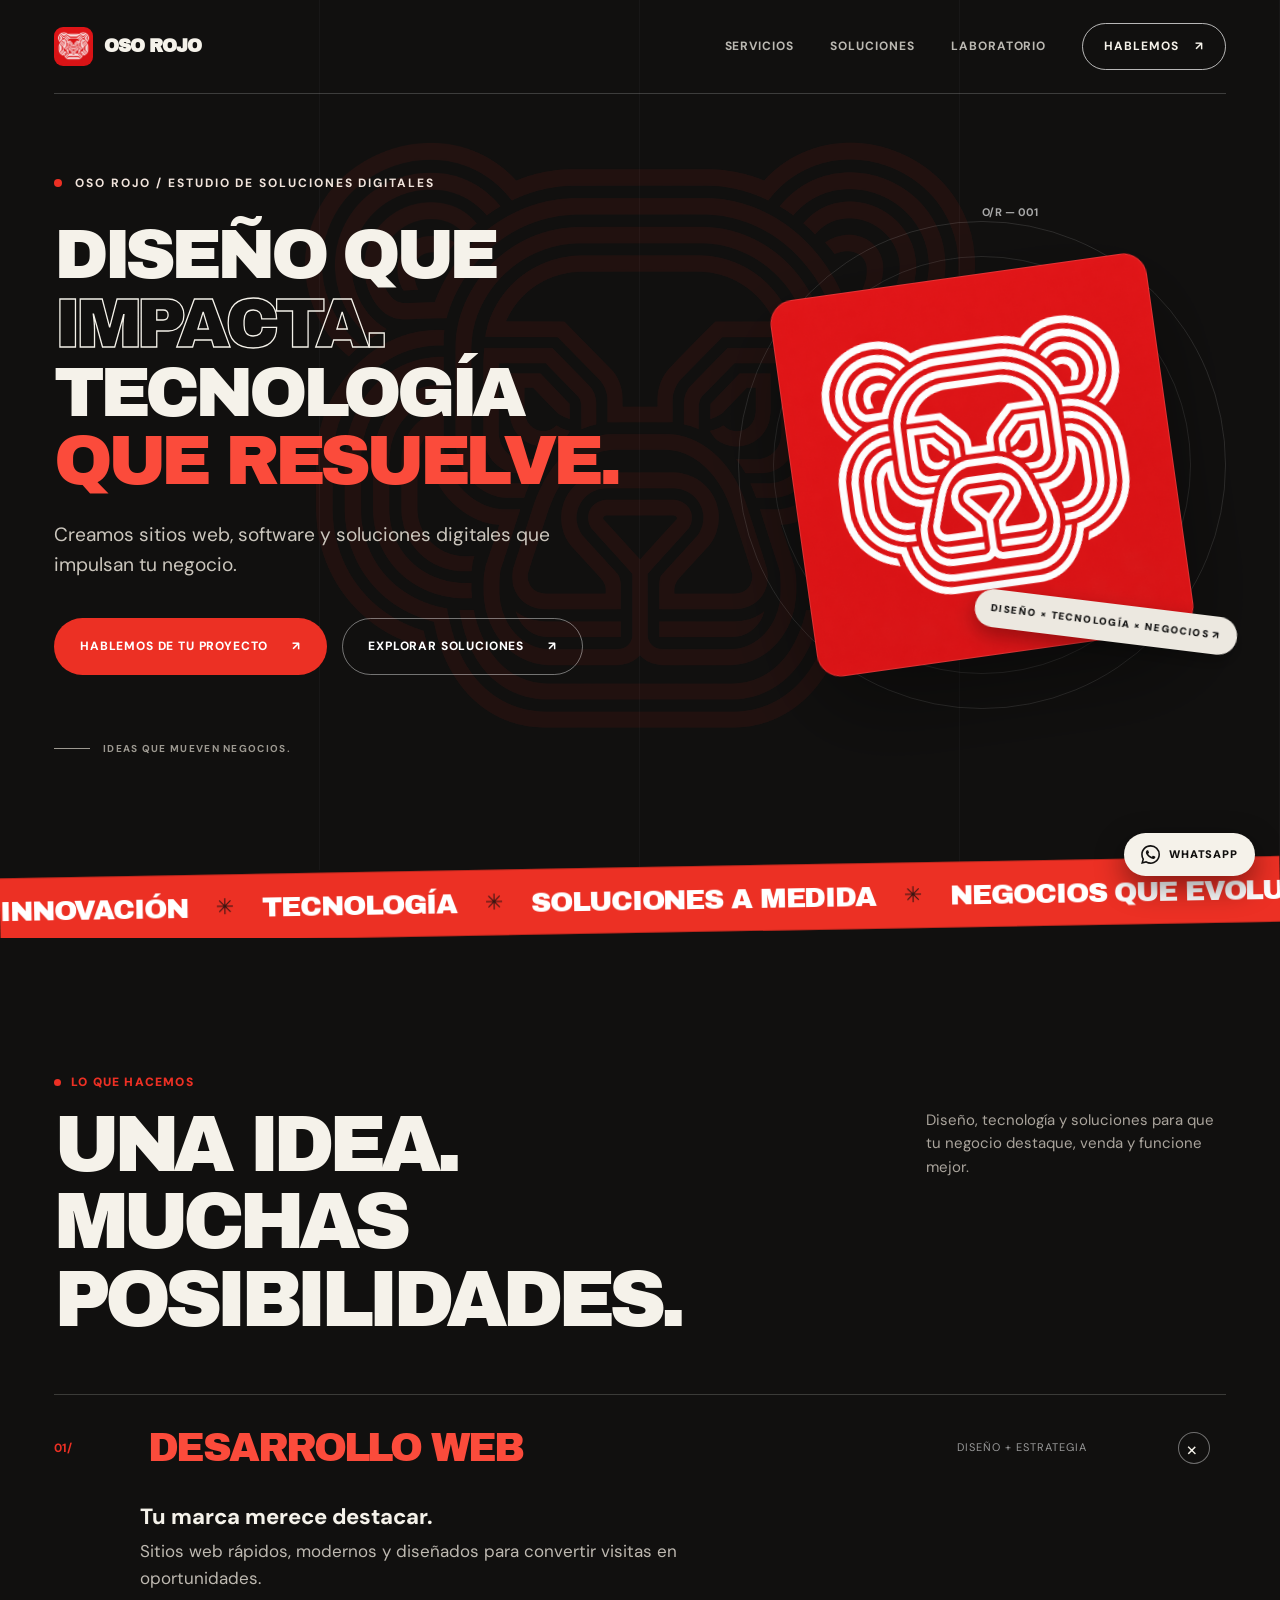
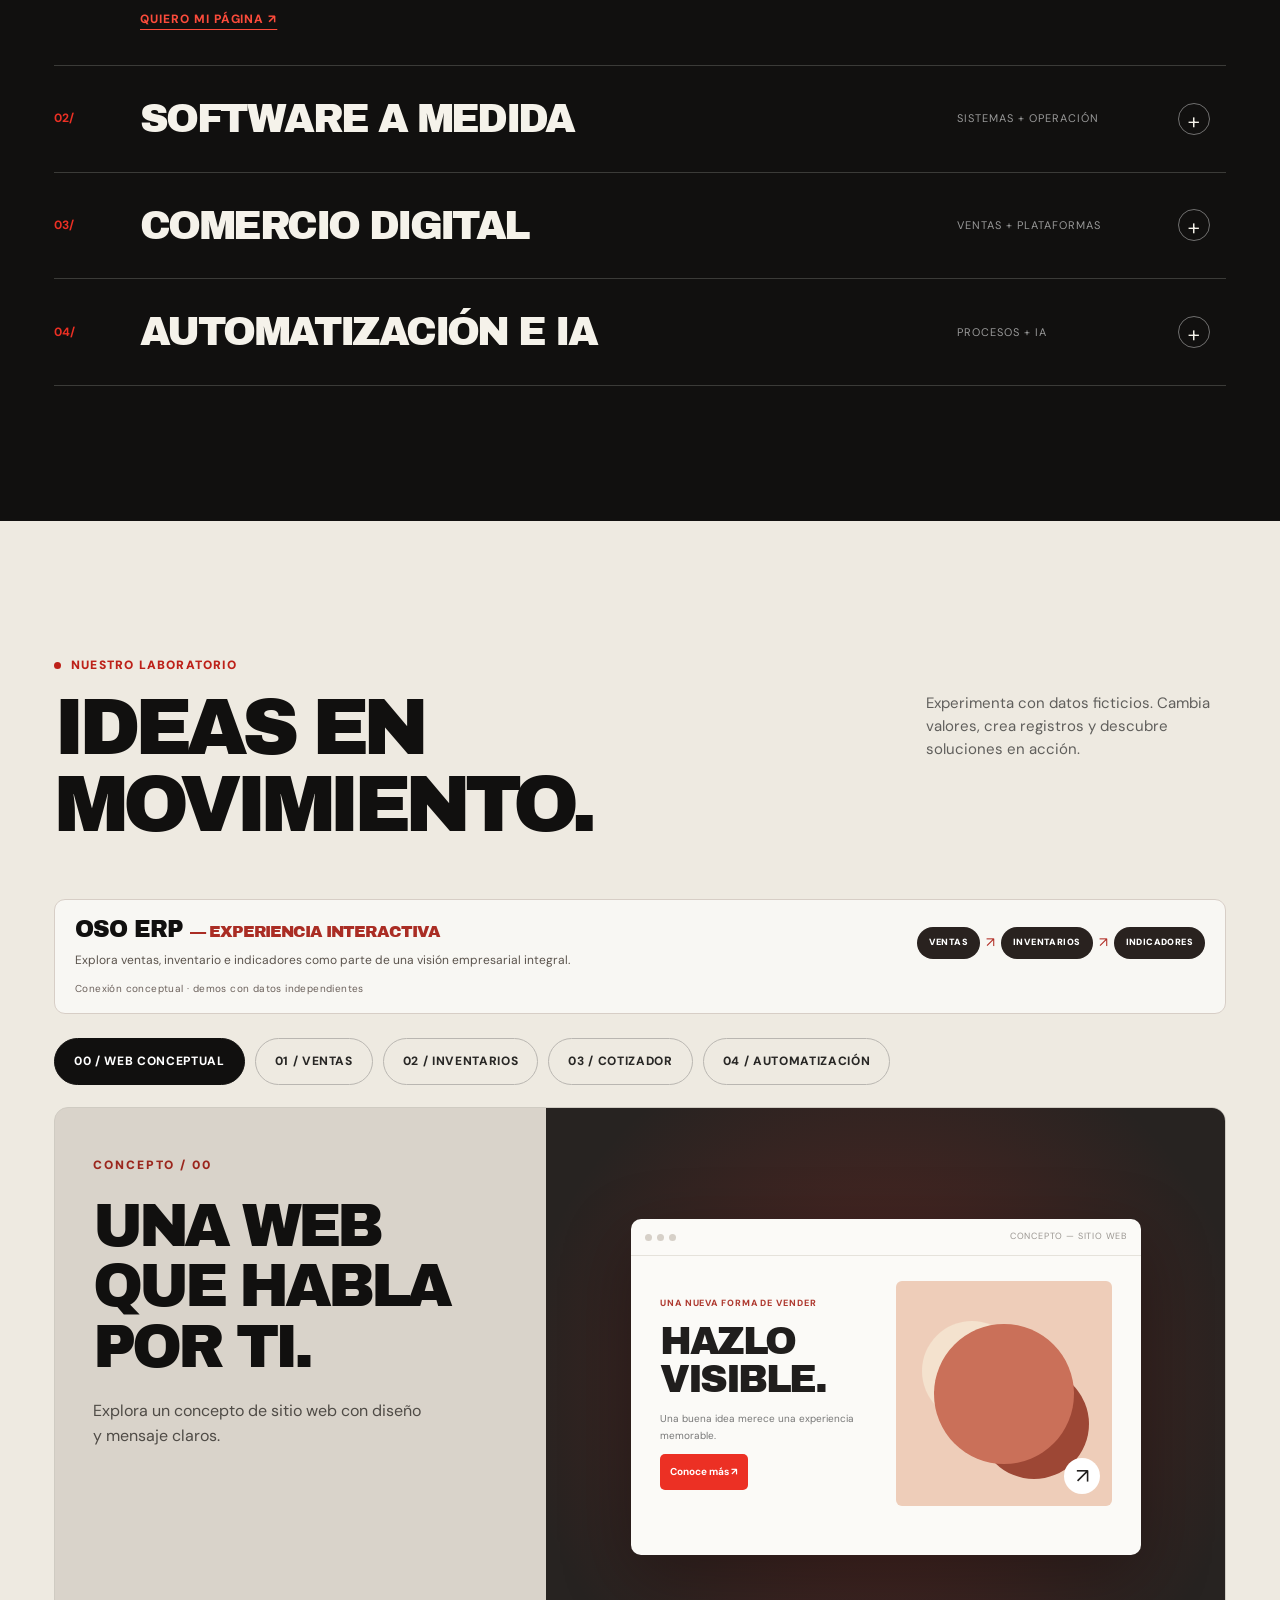
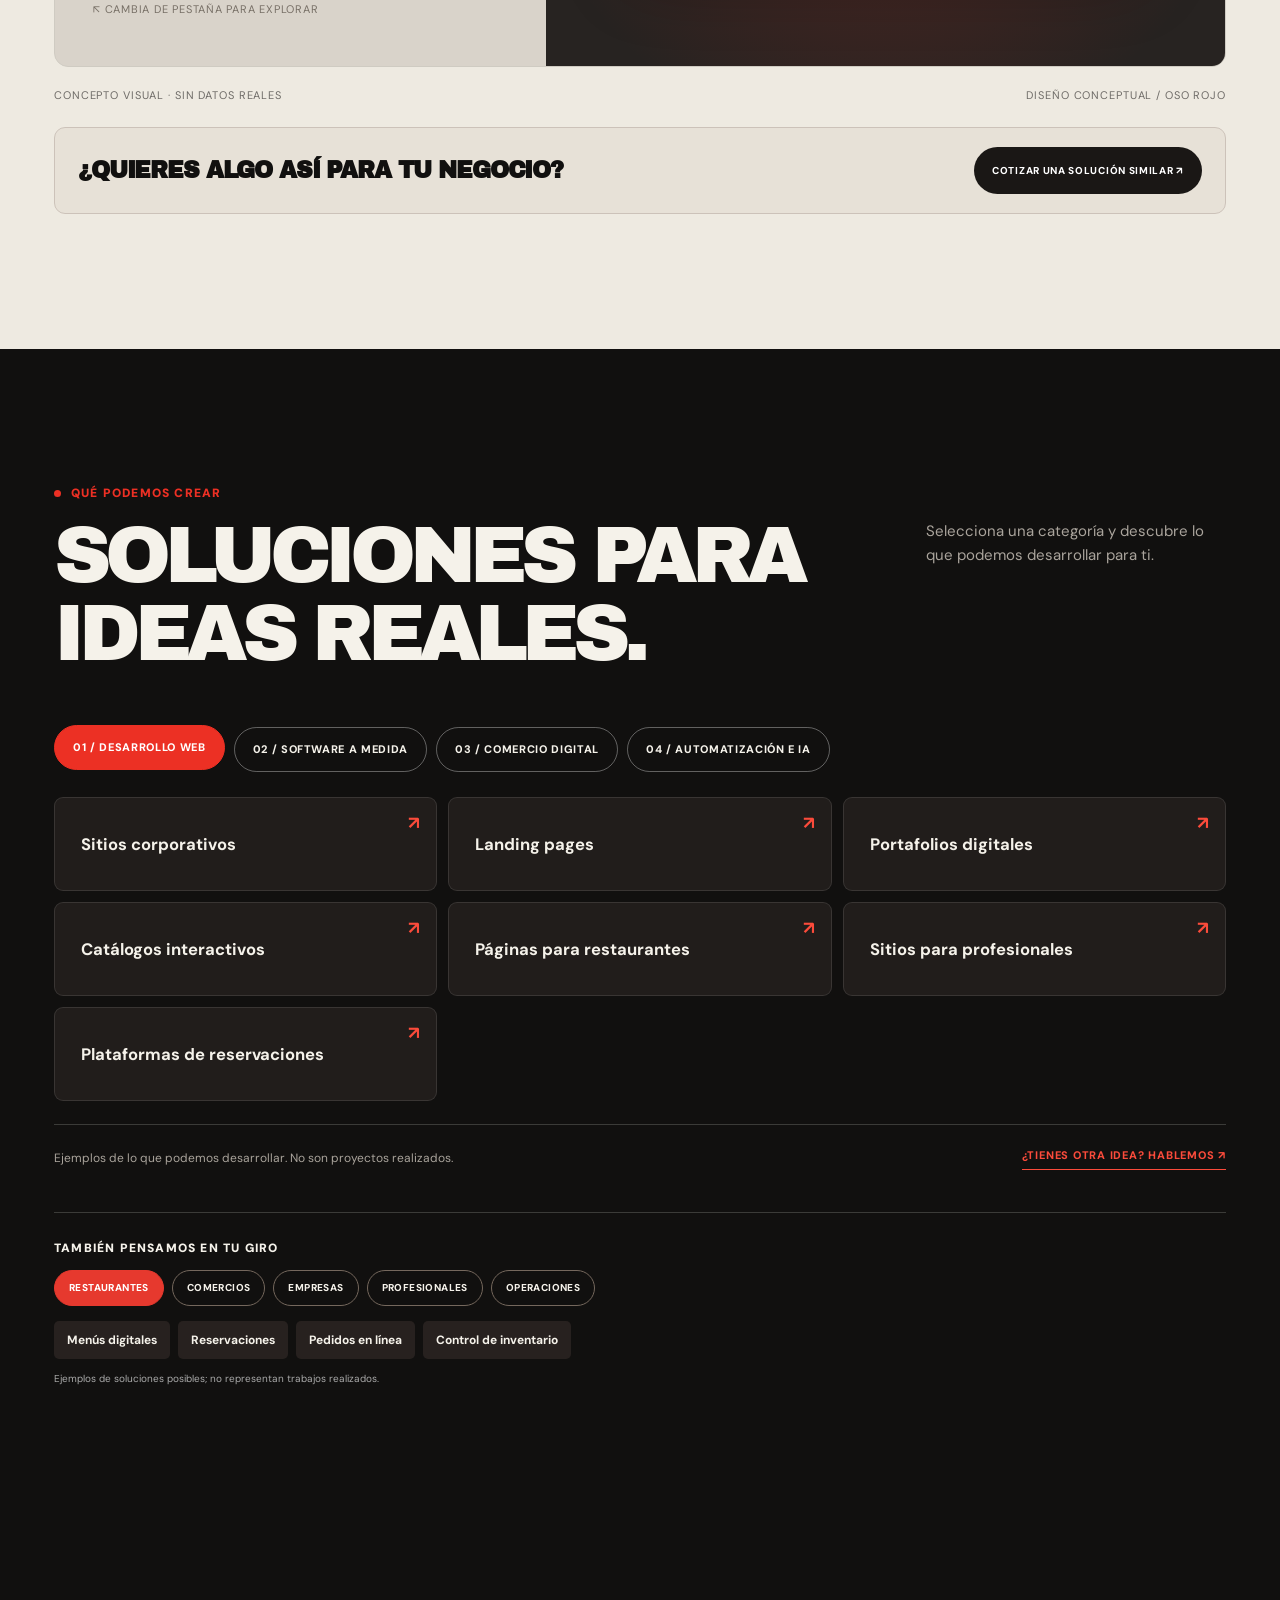
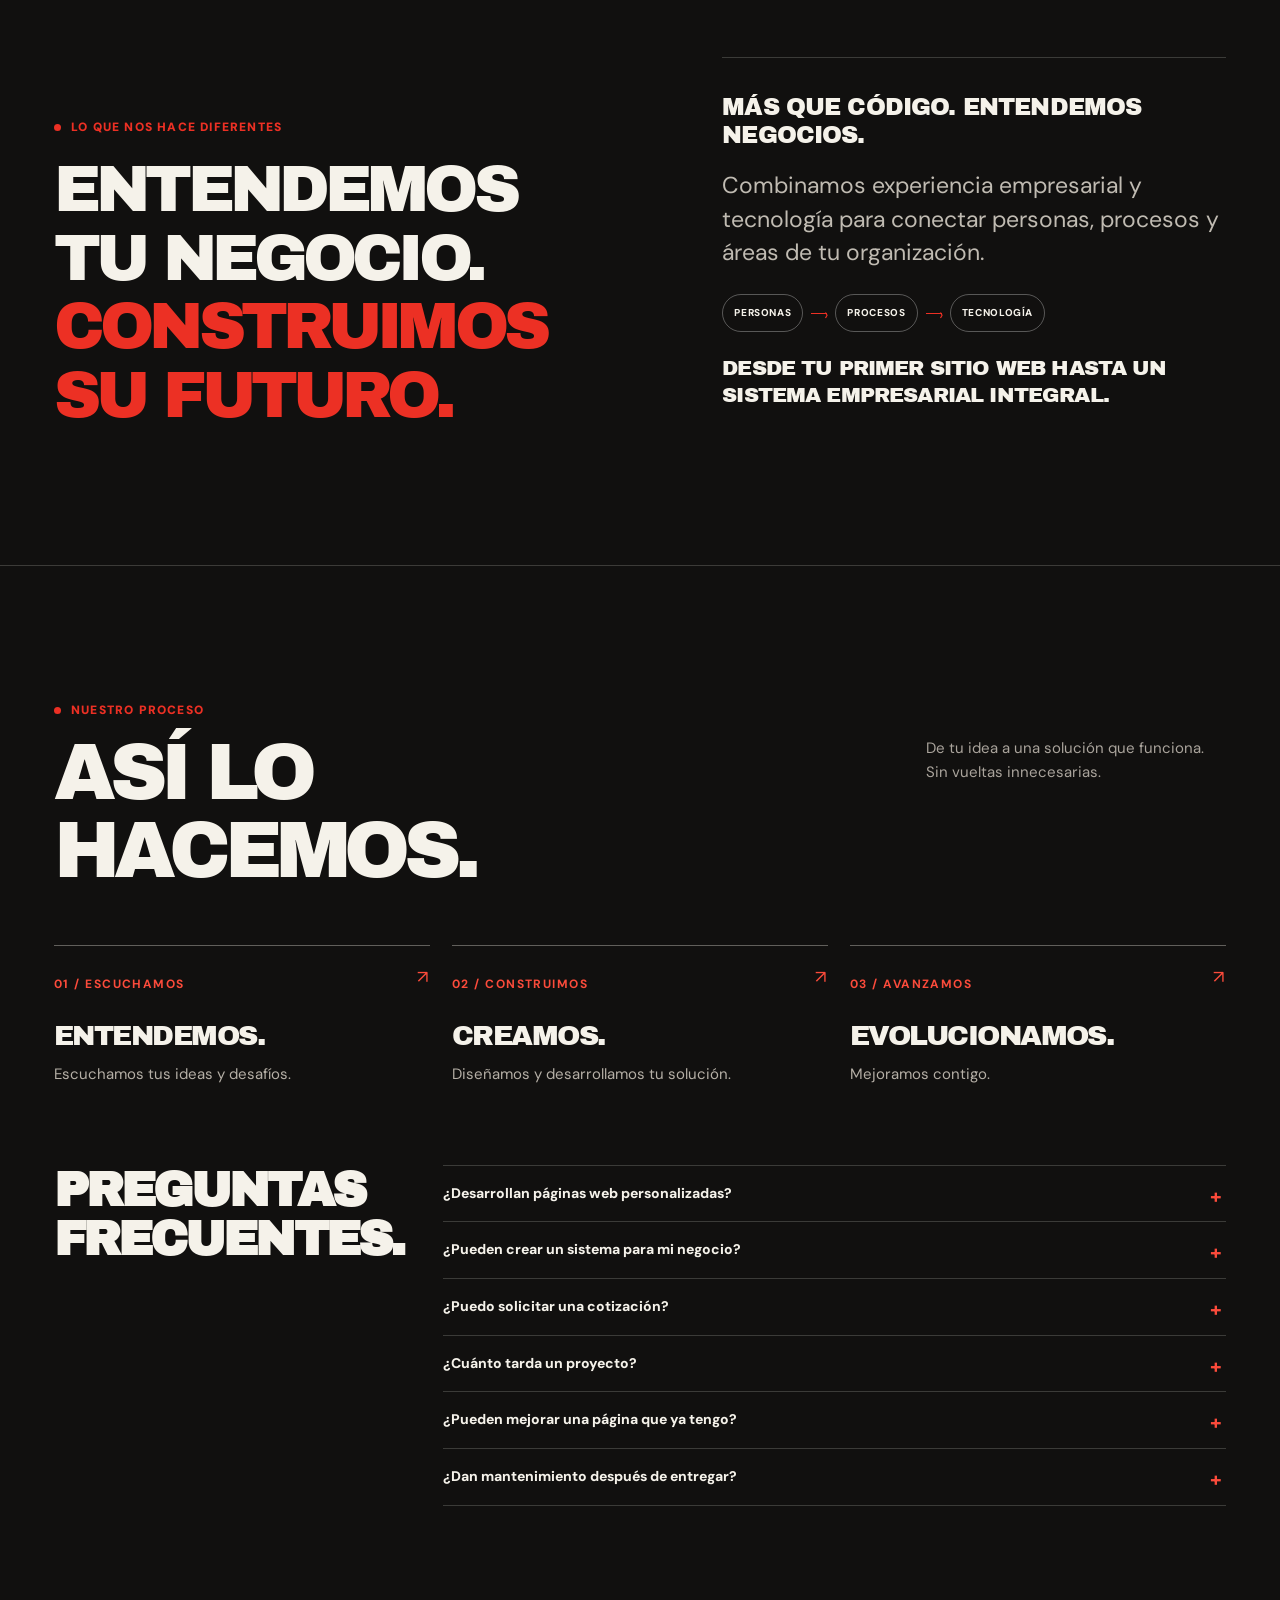
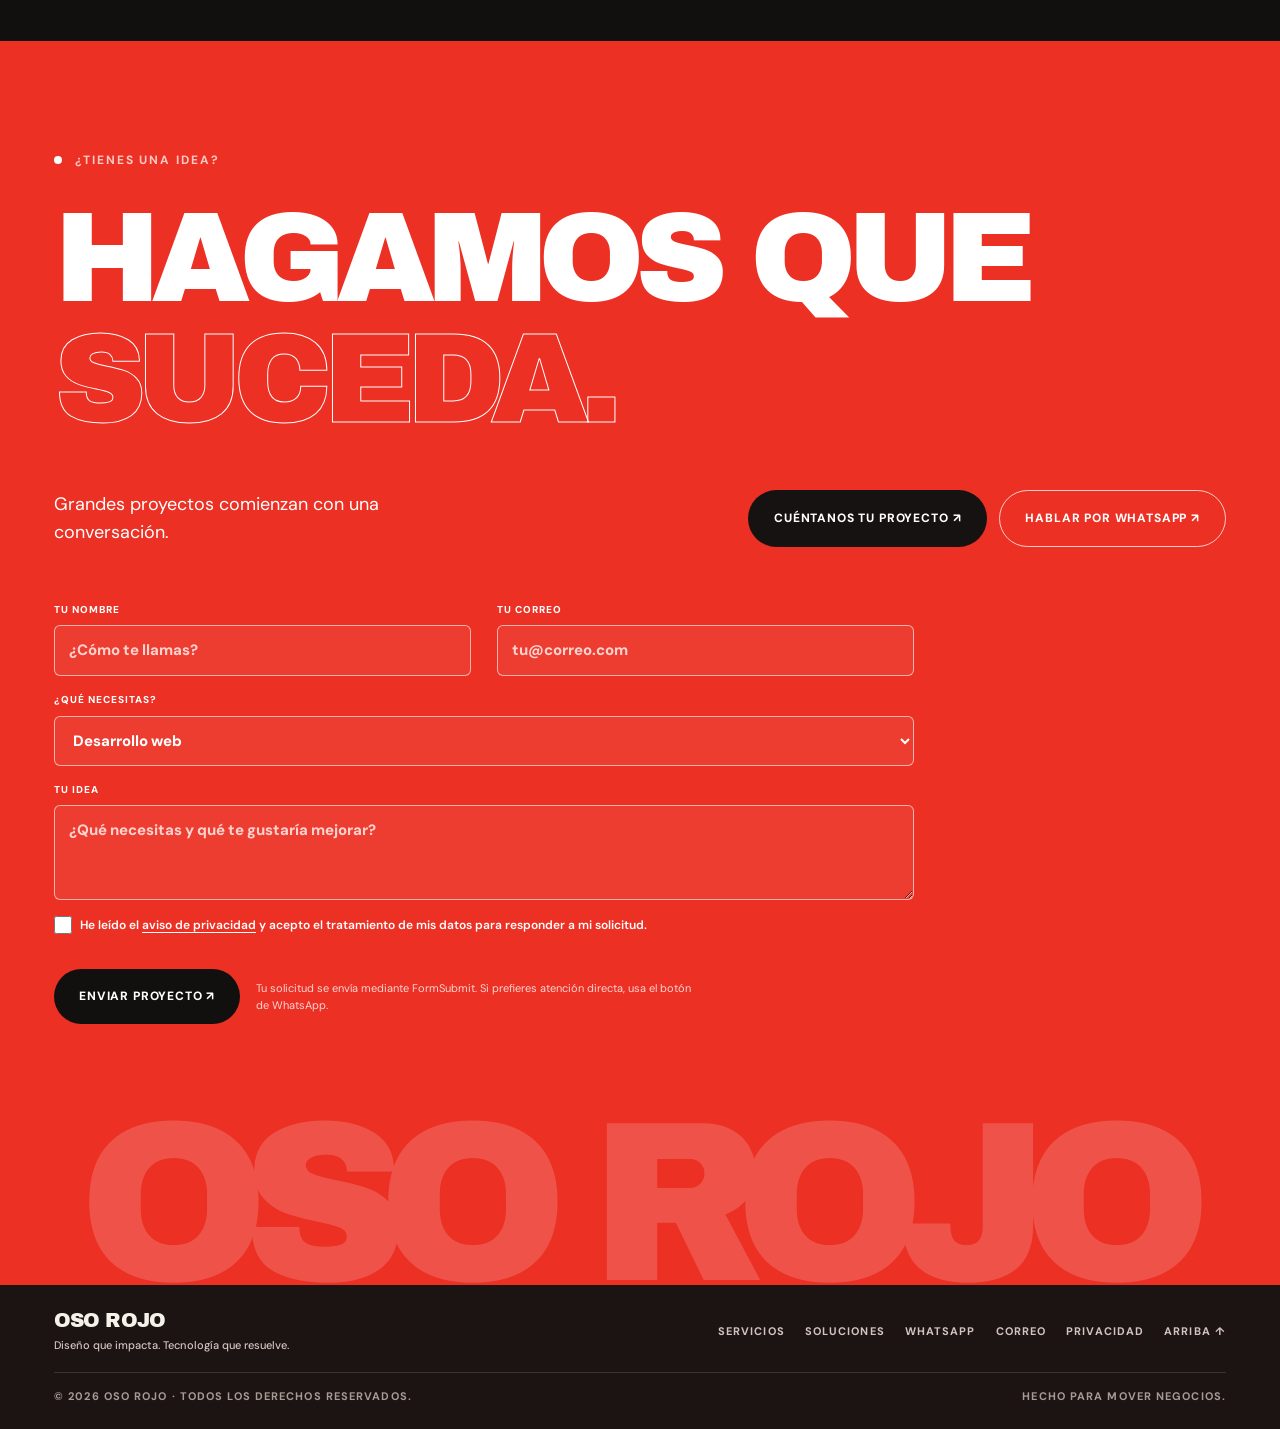
==== commit 35657ef3: "Add files via upload" ====
--- a/index.html
+++ b/index.html
@@ -5,8 +5,8 @@
 <meta charset="utf-8"/>
 <meta content="width=device-width, initial-scale=1" name="viewport"/>
 <meta content="#11100f" name="theme-color"/>
-<meta content="Mono Rojo® crea sitios web, software a medida, comercio digital y automatización. Explora demos interactivas y platícanos tu idea." name="description"/>
-<title>Mono Rojo® | Diseño web, software y soluciones digitales</title>
+<meta content="Oso Rojo crea sitios web, software a medida, comercio digital y automatización. Explora demos interactivas y platícanos tu idea." name="description"/>
+<title>Oso Rojo | Diseño web, software y soluciones digitales</title>
 <link href="https://fonts.googleapis.com" rel="preconnect"/>
 <link crossorigin="" href="https://fonts.gstatic.com" rel="preconnect"/>
 <link href="https://fonts.googleapis.com/css2?family=Archivo+Black&amp;family=DM+Sans:wght@400;500;600;700&amp;display=swap" rel="stylesheet"/>
@@ -209,9 +209,9 @@
 
 /* V4 — ajustes sobre la identidad y las interacciones originales */
 html{scroll-padding-top:105px}
-.watermark{position:fixed;z-index:4;left:50%;top:50%;width:min(74vw,850px);aspect-ratio:1132/906;transform:translate(-50%,-50%);background:var(--cream);opacity:.055;pointer-events:none;user-select:none;will-change:opacity;transition:background-color .4s ease,opacity .4s ease;-webkit-mask:url("assets/mono-rojo-simbolo-transparente.png") center/contain no-repeat;mask:url("assets/mono-rojo-simbolo-transparente.png") center/contain no-repeat}
-.watermark.on-light{background:var(--black);opacity:.077}
-.watermark.on-red{background:#fff;opacity:.085}
+.watermark{position:fixed;z-index:4;left:50%;top:50%;width:min(74vw,850px);aspect-ratio:1;transform:translate(-50%,-50%);background:var(--red);opacity:.075;pointer-events:none;user-select:none;will-change:opacity;transition:background-color .4s ease,opacity .4s ease;-webkit-mask:url("assets/oso-rojo-marca-agua-roja.png") center/contain no-repeat;mask:url("assets/oso-rojo-marca-agua-roja.png") center/contain no-repeat}
+.watermark.on-light{background:#bf231c;opacity:.085}
+.watermark.on-red{background:#8f1b17;opacity:.13}
 .hero-layout,.section>.container,.cta>.container,.footer>.container{position:relative;z-index:5}
 .hero-layout{isolation:isolate}
 /* Follow original oversized editorial hero without clipping headline in its grid column. */
@@ -299,7 +299,7 @@
 @media(prefers-reduced-motion:reduce){.watermark{transition:none}}
 
 
-/* MONO ROJO V6 — ajustes evolutivos, sin reestructurar la V5 */
+/* OSO ROJO V6 — ajustes evolutivos, sin reestructurar la V5 */
 .section-num{display:flex;align-items:center;gap:10px}
 .section-bullet{width:7px;height:7px;border-radius:50%;background:currentColor;display:inline-block;flex:none}
 .marquee-track{gap:0;animation:marquee 38s linear infinite;will-change:transform}
@@ -341,13 +341,13 @@
 @media(max-width:390px){.about h2{font-size:clamp(35px,8.5vw,44px)}.erp-solutions-grid .solution-card{font-size:12px;padding:16px 20px 16px 12px}.erp-lab-flow span{font-size:8px;padding:8px 9px}}
 
 </style>
-<meta content="index,follow,max-image-preview:large" name="robots"/><link href="https://jonamof.github.io/monorojo/" rel="canonical"/><meta content="website" property="og:type"/><meta content="https://jonamof.github.io/monorojo/" property="og:url"/><meta content="es_MX" property="og:locale"/><meta content="Mono Rojo®" property="og:site_name"/><meta content="Mono Rojo® — Diseño que impacta. Tecnología que resuelve." property="og:title"/><meta content="Sitios web, software y soluciones digitales. Conoce nuestros servicios y prueba el laboratorio interactivo." property="og:description"/><meta content="https://jonamof.github.io/monorojo/assets/mono-rojo-social.png" property="og:image"/><meta content="1200" property="og:image:width"/><meta content="630" property="og:image:height"/><meta content="Mono Rojo®: Diseño que impacta. Tecnología que resuelve." property="og:image:alt"/><meta content="summary_large_image" name="twitter:card"/><meta content="Mono Rojo® — Soluciones digitales" name="twitter:title"/><meta content="Diseño que impacta. Tecnología que resuelve." name="twitter:description"/><meta content="https://jonamof.github.io/monorojo/assets/mono-rojo-social.png" name="twitter:image"/><link href="assets/favicon-mono-rojo.png" rel="icon" type="image/png"/><link href="assets/favicon-mono-rojo.png" rel="apple-touch-icon"/><link href="assets/experiencias.css" rel="stylesheet"/><script type="application/ld+json">{"@context":"https://schema.org","@type":"Organization","name":"Mono Rojo","description":"Estudio de soluciones digitales: desarrollo web, software a medida, comercio digital y automatización.","email":"jonamoralesflores@gmail.com","contactPoint":{"@type":"ContactPoint","contactType":"sales","telephone":"+52-33-2513-8810","availableLanguage":"Spanish"}}</script></head>
+<meta content="index,follow,max-image-preview:large" name="robots"/><link href="https://jonamof.github.io/monorojo/" rel="canonical"/><meta content="website" property="og:type"/><meta content="https://jonamof.github.io/monorojo/" property="og:url"/><meta content="es_MX" property="og:locale"/><meta content="Oso Rojo" property="og:site_name"/><meta content="Oso Rojo — Diseño que impacta. Tecnología que resuelve." property="og:title"/><meta content="Sitios web, software y soluciones digitales. Conoce nuestros servicios y prueba el laboratorio interactivo." property="og:description"/><meta content="https://jonamof.github.io/monorojo/assets/oso-rojo-social.png" property="og:image"/><meta content="1200" property="og:image:width"/><meta content="630" property="og:image:height"/><meta content="Oso Rojo: Diseño que impacta. Tecnología que resuelve." property="og:image:alt"/><meta content="summary_large_image" name="twitter:card"/><meta content="Oso Rojo — Soluciones digitales" name="twitter:title"/><meta content="Diseño que impacta. Tecnología que resuelve." name="twitter:description"/><meta content="https://jonamof.github.io/monorojo/assets/oso-rojo-social.png" name="twitter:image"/><link href="assets/favicon-oso-rojo.png" rel="icon" type="image/png"/><link href="assets/apple-touch-icon-oso-rojo.png" rel="apple-touch-icon"/><link href="assets/experiencias.css" rel="stylesheet"/><script type="application/ld+json">{"@context":"https://schema.org","@type":"Organization","name":"Oso Rojo","description":"Estudio de soluciones digitales: desarrollo web, software a medida, comercio digital y automatización.","email":"jonamoralesflores@gmail.com","contactPoint":{"@type":"ContactPoint","contactType":"sales","telephone":"+52-33-2513-8810","availableLanguage":"Spanish"}}</script></head>
 <body>
 <div aria-hidden="true" id="progress"></div>
 <div aria-hidden="true" class="watermark" id="site-watermark"></div>
 <nav aria-label="Navegación principal" class="nav">
 <div class="container nav-inner">
-<a class="brand" href="#inicio"><span class="brand-mark"><img alt="" decoding="async" src="[data-uri]"/></span>MONO ROJO<sup>®</sup></a>
+<a class="brand" href="#inicio"><span class="brand-mark"><img alt="" decoding="async" src="assets/oso-rojo-logo-original.png"/></span>OSO ROJO</a>
 <div class="nav-links">
 <a href="#servicios">Servicios</a><a href="#posibilidades">Soluciones</a><a href="#laboratorio">Laboratorio</a><a class="nav-cta" href="#contacto">Hablemos <span aria-hidden="true">↗</span></a>
 </div>
@@ -356,13 +356,13 @@
 </nav>
 <div aria-hidden="true" class="menu-drawer" id="mobile-menu">
 <a href="#servicios">Servicios</a><a href="#posibilidades">Soluciones</a><a href="#laboratorio">Laboratorio</a><a href="#nosotros">Nosotros</a><a href="#proceso">Proceso</a><a href="#contacto">Hablemos ↗</a>
-<small>Mono Rojo® / Estudio digital</small>
+<small>Oso Rojo / Estudio digital</small>
 </div>
 <main>
 <section class="hero" id="inicio">
 <div class="container hero-layout">
 <div>
-<div class="eyebrow">MONO ROJO® / Estudio de soluciones digitales</div>
+<div class="eyebrow">OSO ROJO / Estudio de soluciones digitales</div>
 <h1><span class="headline-line">DISEÑO QUE</span><span class="headline-line outline">IMPACTA.</span><span class="headline-line">TECNOLOGÍA</span><span class="headline-line red">QUE RESUELVE.</span></h1>
 <p class="hero-copy">Creamos sitios web, software y soluciones digitales que impulsan tu negocio.</p>
 <div class="hero-actions">
@@ -371,9 +371,9 @@
 </div>
 <div class="hero-meta"><span class="line"></span> Ideas que mueven negocios.</div>
 </div>
-<div aria-label="Emblema de Mono Rojo" class="logo-stage" id="logo-stage">
-<div aria-hidden="true" class="stage-disk"><span class="tick">M/R — 001</span></div>
-<div class="stage-image" id="stage-image"><img alt="Logotipo geométrico original de Mono Rojo" decoding="async" src="[data-uri]"/></div>
+<div aria-label="Emblema de Oso Rojo" class="logo-stage" id="logo-stage">
+<div aria-hidden="true" class="stage-disk"><span class="tick">O/R — 001</span></div>
+<div class="stage-image" id="stage-image"><img alt="Logotipo geométrico original de Oso Rojo" decoding="async" src="assets/oso-rojo-logo-original.png"/></div>
 <span class="stage-label">Diseño × Tecnología × Negocios ↗</span>
 </div>
 </div>
@@ -386,9 +386,9 @@
 <p class="section-desc">Diseño, tecnología y soluciones para que tu negocio destaque, venda y funcione mejor.</p>
 </div>
 <div class="services">
-<article class="service reveal"><button aria-controls="service-web" aria-expanded="true" class="service-btn" type="button"><span class="service-n">01/</span><span class="service-name">Desarrollo web</span><span class="service-type">Diseño + estrategia</span><span aria-hidden="true" class="service-plus">+</span></button><div class="service-body" id="service-web"><strong>Tu marca merece destacar.</strong><p>Sitios web rápidos, modernos y diseñados para convertir visitas en oportunidades.</p><a href="https://wa.me/523325138810?text=Hola%2C%20vi%20la%20p%C3%A1gina%20de%20Mono%20Rojo%20y%20me%20interesa%20desarrollar%20un%20sitio%20web%20para%20mi%20negocio." rel="noopener noreferrer" target="_blank">QUIERO MI PÁGINA ↗</a></div></article>
+<article class="service reveal"><button aria-controls="service-web" aria-expanded="true" class="service-btn" type="button"><span class="service-n">01/</span><span class="service-name">Desarrollo web</span><span class="service-type">Diseño + estrategia</span><span aria-hidden="true" class="service-plus">+</span></button><div class="service-body" id="service-web"><strong>Tu marca merece destacar.</strong><p>Sitios web rápidos, modernos y diseñados para convertir visitas en oportunidades.</p><a href="https://wa.me/523325138810?text=Hola%2C%20vi%20la%20p%C3%A1gina%20de%20Oso%20Rojo%20y%20me%20interesa%20desarrollar%20un%20sitio%20web%20para%20mi%20negocio." rel="noopener noreferrer" target="_blank">QUIERO MI PÁGINA ↗</a></div></article>
 <article class="service reveal"><button aria-controls="service-software" aria-expanded="false" class="service-btn" type="button"><span class="service-n">02/</span><span class="service-name">Software a medida</span><span class="service-type">Sistemas + operación</span><span aria-hidden="true" class="service-plus">+</span></button><div class="service-body" hidden="" id="service-software"><strong>TODAS TUS ÁREAS. UN SOLO SISTEMA.</strong><p>Conectamos áreas, datos y procesos: desde módulos independientes hasta un ERP integral diseñado según el alcance de tu proyecto.</p><div class="erp-service-chips" aria-label="Áreas donde podemos desarrollar soluciones"><span>Finanzas</span><span>Compras</span><span>Ventas</span><span>Inventarios</span><span>Producción</span><span>Logística</span><span>RR. HH.</span><span>Dirección</span><span>+ más áreas</span></div><small class="service-scope">Cada solución se analiza y cotiza según necesidades y alcance.</small><a href="https://wa.me/523325138810?text=Hola%2C%20quiero%20conocer%20c%C3%B3mo%20pueden%20ayudarme%20a%20desarrollar%20un%20sistema%20personalizado." rel="noopener noreferrer" target="_blank">NECESITO UN SISTEMA ↗</a></div></article>
-<article class="service reveal"><button aria-controls="service-commerce" aria-expanded="false" class="service-btn" type="button"><span class="service-n">03/</span><span class="service-name">Comercio digital</span><span class="service-type">Ventas + plataformas</span><span aria-hidden="true" class="service-plus">+</span></button><div class="service-body" hidden="" id="service-commerce"><strong>Haz que tu negocio venda más.</strong><p>Tiendas en línea y plataformas comerciales que conectan productos con clientes.</p><a href="https://wa.me/523325138810?text=Hola%2C%20me%20interesa%20crear%20una%20tienda%20en%20l%C3%ADnea%20con%20Mono%20Rojo." rel="noopener noreferrer" target="_blank">QUIERO VENDER EN LÍNEA ↗</a></div></article>
+<article class="service reveal"><button aria-controls="service-commerce" aria-expanded="false" class="service-btn" type="button"><span class="service-n">03/</span><span class="service-name">Comercio digital</span><span class="service-type">Ventas + plataformas</span><span aria-hidden="true" class="service-plus">+</span></button><div class="service-body" hidden="" id="service-commerce"><strong>Haz que tu negocio venda más.</strong><p>Tiendas en línea y plataformas comerciales que conectan productos con clientes.</p><a href="https://wa.me/523325138810?text=Hola%2C%20me%20interesa%20crear%20una%20tienda%20en%20l%C3%ADnea%20con%20Oso%20Rojo." rel="noopener noreferrer" target="_blank">QUIERO VENDER EN LÍNEA ↗</a></div></article>
 <article class="service reveal"><button aria-controls="service-automation" aria-expanded="false" class="service-btn" type="button"><span class="service-n">04/</span><span class="service-name">Automatización e IA</span><span class="service-type">Procesos + IA</span><span aria-hidden="true" class="service-plus">+</span></button><div class="service-body" hidden="" id="service-automation"><strong>Menos trabajo manual. Más resultados.</strong><p>Conectamos herramientas y automatizamos procesos para que tu negocio avance.</p><a href="https://wa.me/523325138810?text=Hola%2C%20quiero%20saber%20si%20pueden%20ayudarme%20a%20automatizar%20procesos%20de%20mi%20negocio." rel="noopener noreferrer" target="_blank">QUIERO AUTOMATIZAR ↗</a></div></article>
 </div>
 </div>
@@ -399,7 +399,7 @@
 <div><div class="section-num"><span aria-hidden="true" class="section-bullet"></span>NUESTRO LABORATORIO</div><h2 class="section-title">IDEAS EN<br/>MOVIMIENTO.</h2></div>
 <p class="section-desc">Experimenta con datos ficticios. Cambia valores, crea registros y descubre soluciones en acción.</p>
 </div>
-<div class="erp-lab-strip reveal"><div><strong>MONO ERP <span>— EXPERIENCIA INTERACTIVA</span></strong><p>Explora ventas, inventario e indicadores como parte de una visión empresarial integral.</p></div><div class="erp-lab-flow" aria-label="Posible flujo empresarial conceptual"><span>VENTAS</span><i aria-hidden="true">↗</i><span>INVENTARIOS</span><i aria-hidden="true">↗</i><span>INDICADORES</span></div><small>Conexión conceptual · demos con datos independientes</small></div>
+<div class="erp-lab-strip reveal"><div><strong>OSO ERP <span>— EXPERIENCIA INTERACTIVA</span></strong><p>Explora ventas, inventario e indicadores como parte de una visión empresarial integral.</p></div><div class="erp-lab-flow" aria-label="Posible flujo empresarial conceptual"><span>VENTAS</span><i aria-hidden="true">↗</i><span>INVENTARIOS</span><i aria-hidden="true">↗</i><span>INDICADORES</span></div><small>Conexión conceptual · demos con datos independientes</small></div>
 <div aria-label="Tipo de demostración" class="lab-tabs reveal" role="tablist"><button aria-controls="lab-preview" aria-selected="true" class="tab" data-demo="web" id="tab-web" role="tab" tabindex="0" type="button">00 / Web conceptual</button><button aria-controls="lab-preview" aria-selected="false" class="tab" data-demo="sales" id="tab-sales" role="tab" tabindex="-1" type="button">01 / Ventas</button><button aria-controls="lab-preview" aria-selected="false" class="tab" data-demo="inventory" id="tab-inventory" role="tab" tabindex="-1" type="button">02 / Inventarios</button><button aria-controls="lab-preview" aria-selected="false" class="tab" data-demo="quotes" id="tab-quotes" role="tab" tabindex="-1" type="button">03 / Cotizador</button><button aria-controls="lab-preview" aria-selected="false" class="tab" data-demo="automation" id="tab-automation" role="tab" tabindex="-1" type="button">04 / Automatización</button></div>
 <div aria-labelledby="tab-web" class="lab-viewport reveal" id="lab-preview" role="tabpanel">
 <div class="lab-info"><div><div class="small" id="lab-code">Concepto / 00</div><h3 id="lab-title">Una web que habla por ti.</h3><p id="lab-desc">Diseño editorial, mensaje claro y un recorrido que guía hacia el contacto o la compra.</p></div><div class="note">↖ Cambia de pestaña para explorar</div></div>
@@ -407,7 +407,7 @@
 <div class="mock"><div class="mock-top"><i></i><i></i><i></i><span>CONCEPTO — SITIO WEB</span></div><div class="webmock"><div><div class="mini-label">UNA NUEVA FORMA DE VENDER</div><h4>Hazlo<br/>visible.</h4><p>Una buena idea merece una experiencia inolvidable.</p><button tabindex="-1" type="button">Conoce más ↗</button></div><div class="product"><div class="circle"></div><div class="corner">↗</div></div></div></div>
 </div>
 </div>
-<div class="lab-legend"><span id="lab-context">CONCEPTO VISUAL · SIN DATOS REALES</span><span>Diseño conceptual / Mono Rojo®</span></div><div class="demo-convert reveal"><strong>¿QUIERES ALGO ASÍ PARA TU NEGOCIO?</strong><a class="button" href="https://wa.me/523325138810" id="lab-action" rel="noopener noreferrer" target="_blank">COTIZAR UNA SOLUCIÓN SIMILAR ↗</a></div>
+<div class="lab-legend"><span id="lab-context">CONCEPTO VISUAL · SIN DATOS REALES</span><span>Diseño conceptual / Oso Rojo</span></div><div class="demo-convert reveal"><strong>¿QUIERES ALGO ASÍ PARA TU NEGOCIO?</strong><a class="button" href="https://wa.me/523325138810" id="lab-action" rel="noopener noreferrer" target="_blank">COTIZAR UNA SOLUCIÓN SIMILAR ↗</a></div>
 </div>
 </section>
 <section class="section solutions-section" id="posibilidades">
@@ -494,9 +494,9 @@
 <div class="container">
 <div class="eyebrow">¿TIENES UNA IDEA?</div>
 <h2 class="reveal">HAGAMOS QUE<br/><span class="outline">SUCEDA.</span></h2>
-<div class="cta-row reveal"><p>Grandes proyectos comienzan con una conversación.</p><div class="cta-buttons"><a class="button" href="#contact-form">CUÉNTANOS TU PROYECTO ↗</a><a class="button button-secondary" href="https://wa.me/523325138810?text=Hola%2C%20vi%20la%20p%C3%A1gina%20de%20Mono%20Rojo%20y%20me%20gustar%C3%ADa%20platicar%20sobre%20un%20proyecto." rel="noopener noreferrer" target="_blank">HABLAR POR WHATSAPP ↗</a></div></div>
+<div class="cta-row reveal"><p>Grandes proyectos comienzan con una conversación.</p><div class="cta-buttons"><a class="button" href="#contact-form">CUÉNTANOS TU PROYECTO ↗</a><a class="button button-secondary" href="https://wa.me/523325138810?text=Hola%2C%20vi%20la%20p%C3%A1gina%20de%20Oso%20Rojo%20y%20me%20gustar%C3%ADa%20platicar%20sobre%20un%20proyecto." rel="noopener noreferrer" target="_blank">HABLAR POR WHATSAPP ↗</a></div></div>
 <form accept-charset="UTF-8" action="https://formsubmit.co/jonamoralesflores@gmail.com" aria-describedby="form-explanation" class="contact-form reveal" id="contact-form" method="POST">
-<input name="_subject" type="hidden" value="Nueva solicitud desde Mono Rojo®"/>
+<input name="_subject" type="hidden" value="Nueva solicitud desde Oso Rojo"/>
 <input name="_template" type="hidden" value="table"/>
 <label aria-hidden="true" class="honeypot">No llenar <input autocomplete="off" name="_honey" tabindex="-1" type="text"/></label>
 <label>Tu nombre <input autocomplete="name" id="contact-name" maxlength="100" minlength="2" name="nombre" placeholder="¿Cómo te llamas?" required=""/></label>
@@ -505,12 +505,12 @@
 <label class="wide">Tu idea <textarea id="contact-message" maxlength="1200" minlength="10" name="mensaje" placeholder="¿Qué necesitas y qué te gustaría mejorar?" required=""></textarea></label>
 <label class="privacy-choice"><input id="privacy-accept" name="acepto_privacidad" required="" type="checkbox" value="Sí"/><span>He leído el <a href="privacy.html" rel="noopener noreferrer" target="_blank">aviso de privacidad</a> y acepto el tratamiento de mis datos para responder a mi solicitud.</span></label><div class="wide contact-actions"><button class="button" type="submit">ENVIAR PROYECTO ↗</button><div class="c-hint" id="form-explanation">Tu solicitud se envía mediante FormSubmit. Si prefieres atención directa, usa el botón de WhatsApp.</div></div>
 <p aria-live="polite" class="form-status wide" hidden="" id="form-status" role="status"></p></form>
-<div aria-hidden="true" class="bottom-giant">MONO ROJO</div>
+<div aria-hidden="true" class="bottom-giant">OSO ROJO</div>
 </div>
 </section>
 </main>
-<footer class="footer"><div class="container footer-row"><div class="footer-identity"><strong>MONO ROJO®</strong><small>Diseño que impacta. Tecnología que resuelve.</small></div><nav aria-label="Enlaces de pie de página" class="footer-links"><a href="#servicios">Servicios</a><a href="#posibilidades">Soluciones</a><a href="https://wa.me/523325138810?text=Hola%2C%20vi%20la%20p%C3%A1gina%20de%20Mono%20Rojo%20y%20me%20gustar%C3%ADa%20platicar%20sobre%20un%20proyecto." rel="noopener noreferrer" target="_blank">WhatsApp</a><a href="mailto:jonamoralesflores@gmail.com">Correo</a><a href="privacy.html">Privacidad</a><a href="#inicio">Arriba ↑</a></nav><div class="footer-meta"><span>© <span id="year"></span> Mono Rojo® · Todos los derechos reservados.</span><span>Hecho para mover negocios.</span></div></div></footer>
-<a aria-label="Hablar por WhatsApp con Mono Rojo" class="floating-wa" href="https://wa.me/523325138810?text=Hola%2C%20vi%20la%20p%C3%A1gina%20de%20Mono%20Rojo%20y%20me%20gustar%C3%ADa%20platicar%20sobre%20un%20proyecto." rel="noopener noreferrer" target="_blank"><svg aria-hidden="true" viewbox="0 0 24 24"><path d="M20.52 3.49A11.82 11.82 0 0 0 12.07 0C5.52 0 .18 5.33.18 11.9c0 2.1.55 4.15 1.6 5.96L.08 24l6.28-1.65A11.83 11.83 0 0 0 12.07 23.9h.01c6.55 0 11.89-5.33 11.89-11.9a11.8 11.8 0 0 0-3.45-8.51ZM12.08 21.9a9.9 9.9 0 0 1-5.05-1.38l-.36-.22-3.73.98.99-3.63-.24-.37a9.86 9.86 0 0 1-1.5-5.25c0-5.47 4.45-9.92 9.93-9.92 2.65 0 5.14 1.03 7.01 2.9a9.84 9.84 0 0 1 2.9 7.02c-.01 5.47-4.46 9.92-9.95 9.92Zm5.45-7.42c-.3-.15-1.76-.87-2.04-.97-.27-.1-.46-.15-.66.15-.19.3-.77.97-.94 1.17-.18.2-.35.22-.64.07-.3-.15-1.25-.46-2.38-1.48-.88-.78-1.47-1.75-1.65-2.04-.17-.3-.02-.46.13-.6.14-.14.3-.35.44-.52.15-.18.2-.3.3-.5.1-.2.05-.38-.03-.53-.07-.15-.66-1.6-.9-2.2-.24-.57-.48-.49-.66-.5h-.56c-.2 0-.51.08-.78.38-.27.3-1.03 1-1.03 2.45 0 1.44 1.06 2.83 1.2 3.03.15.2 2.08 3.18 5.05 4.46.7.3 1.25.48 1.67.62.71.22 1.36.19 1.87.12.57-.08 1.76-.72 2.01-1.42.25-.7.25-1.3.18-1.42-.08-.12-.27-.2-.57-.35Z"></path></svg><span>WHATSAPP</span></a>
+<footer class="footer"><div class="container footer-row"><div class="footer-identity"><strong>OSO ROJO</strong><small>Diseño que impacta. Tecnología que resuelve.</small></div><nav aria-label="Enlaces de pie de página" class="footer-links"><a href="#servicios">Servicios</a><a href="#posibilidades">Soluciones</a><a href="https://wa.me/523325138810?text=Hola%2C%20vi%20la%20p%C3%A1gina%20de%20Oso%20Rojo%20y%20me%20gustar%C3%ADa%20platicar%20sobre%20un%20proyecto." rel="noopener noreferrer" target="_blank">WhatsApp</a><a href="mailto:jonamoralesflores@gmail.com">Correo</a><a href="privacy.html">Privacidad</a><a href="#inicio">Arriba ↑</a></nav><div class="footer-meta"><span>© <span id="year"></span> Oso Rojo · Todos los derechos reservados.</span><span>Hecho para mover negocios.</span></div></div></footer>
+<a aria-label="Hablar por WhatsApp con Oso Rojo" class="floating-wa" href="https://wa.me/523325138810?text=Hola%2C%20vi%20la%20p%C3%A1gina%20de%20Oso%20Rojo%20y%20me%20gustar%C3%ADa%20platicar%20sobre%20un%20proyecto." rel="noopener noreferrer" target="_blank"><svg aria-hidden="true" viewbox="0 0 24 24"><path d="M20.52 3.49A11.82 11.82 0 0 0 12.07 0C5.52 0 .18 5.33.18 11.9c0 2.1.55 4.15 1.6 5.96L.08 24l6.28-1.65A11.83 11.83 0 0 0 12.07 23.9h.01c6.55 0 11.89-5.33 11.89-11.9a11.8 11.8 0 0 0-3.45-8.51ZM12.08 21.9a9.9 9.9 0 0 1-5.05-1.38l-.36-.22-3.73.98.99-3.63-.24-.37a9.86 9.86 0 0 1-1.5-5.25c0-5.47 4.45-9.92 9.93-9.92 2.65 0 5.14 1.03 7.01 2.9a9.84 9.84 0 0 1 2.9 7.02c-.01 5.47-4.46 9.92-9.95 9.92Zm5.45-7.42c-.3-.15-1.76-.87-2.04-.97-.27-.1-.46-.15-.66.15-.19.3-.77.97-.94 1.17-.18.2-.35.22-.64.07-.3-.15-1.25-.46-2.38-1.48-.88-.78-1.47-1.75-1.65-2.04-.17-.3-.02-.46.13-.6.14-.14.3-.35.44-.52.15-.18.2-.3.3-.5.1-.2.05-.38-.03-.53-.07-.15-.66-1.6-.9-2.2-.24-.57-.48-.49-.66-.5h-.56c-.2 0-.51.08-.78.38-.27.3-1.03 1-1.03 2.45 0 1.44 1.06 2.83 1.2 3.03.15.2 2.08 3.18 5.05 4.46.7.3 1.25.48 1.67.62.71.22 1.36.19 1.87.12.57-.08 1.76-.72 2.01-1.42.25-.7.25-1.3.18-1.42-.08-.12-.27-.2-.57-.35Z"></path></svg><span>WHATSAPP</span></a>
 <script>
 (()=>{
  const qs=(s,ctx=document)=>ctx.querySelector(s), qsa=(s,ctx=document)=>Array.from(ctx.querySelectorAll(s));
